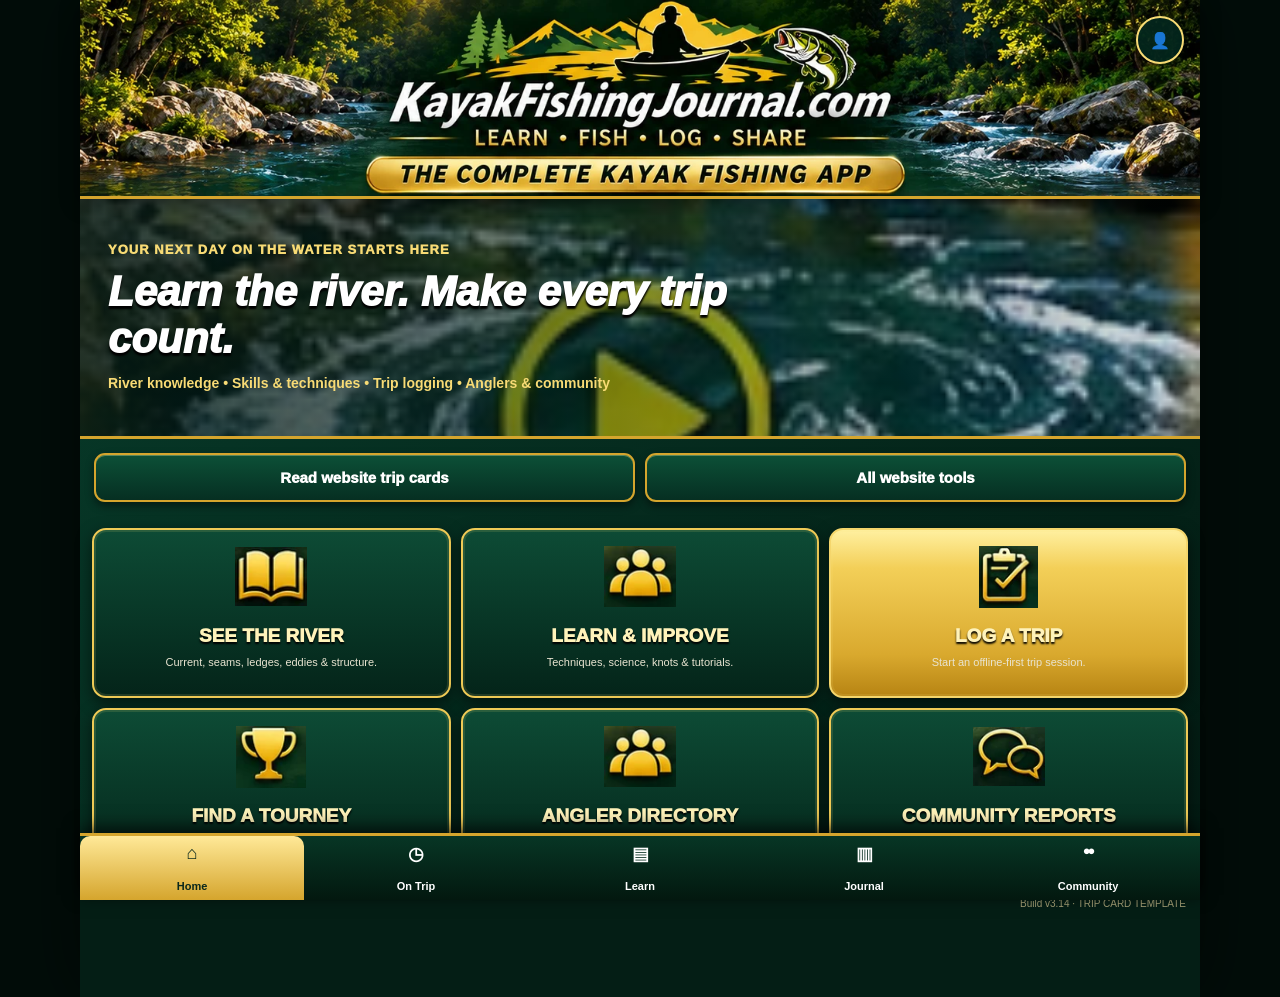
==== index.html @ d277c8c7 "Apply scenic trip-card template with gold shields, conditions, bait art and original Best Five photo" ====
<!doctype html>
<html lang="en">
<head>
<meta charset="utf-8">
<meta name="viewport" content="width=device-width,initial-scale=1,viewport-fit=cover">
<meta name="theme-color" content="#062f22">
<title>Kayak Fishing Journal</title>
<link rel="manifest" href="manifest.json">
<link rel="stylesheet" href="styles-v314.css">
</head>
<body>
<header class="topbar">
  <a class="brand" href="#/home" aria-label="Kayak Fishing Journal Home"><img class="brand-art" src="assets/brand/masthead-v312.webp" width="1448" height="253" alt="Kayak Fishing Journal — Learn, Fish, Log, Share. The complete kayak fishing app." fetchpriority="high"></a>
  <a class="profile-link" href="#/profile" aria-label="My Profile">👤</a>
</header>

<main id="app">
<section class="page" data-route="reports"><div class="section-head"><div><small>One trip · Card · Story · Science</small><h2>TRIP CARD & REPORT</h2></div></div><div id="reportDetail" class="stack"></div></section>
  <section class="page" data-route="home">
    <div class="hero"><div class="hero-copy"><small>YOUR NEXT DAY ON THE WATER STARTS HERE</small><h1>Learn the river. Make every trip count.</h1><p>River knowledge • Skills & techniques • Trip logging • Anglers & community</p></div></div>
    <nav class="collection-tabs" aria-label="Quick access"><a class="button-link" href="#/community">Read website trip cards</a><a class="button-link" href="#/website">All website tools</a></nav><div class="tile-grid">
      <a class="tile" data-icon="book" href="#/see-water"><b>SEE THE RIVER</b><span>Current, seams, ledges, eddies & structure.</span></a>
      <a class="tile" data-icon="learn" href="#/learn-hub"><b>LEARN & IMPROVE</b><span>Techniques, science, knots & tutorials.</span></a>
      <a class="tile accent" data-icon="log" href="#/on-trip"><b>LOG A TRIP</b><span>Start an offline-first trip session.</span></a>
      <a class="tile" data-icon="trophy" href="#/tournaments"><b>FIND A TOURNEY</b><span>Regional in-person events.</span></a>
      <a class="tile" data-icon="anglers" href="#/directory"><b>ANGLER DIRECTORY</b><span>Profiles, stats, teams & shared trips.</span></a>
      <a class="tile" data-icon="community" href="#/community"><b>COMMUNITY REPORTS</b><span>Shared Trip Cards and full reports.</span></a>
    </div>
  </section>

  <section class="page" data-route="see-water">
    <div class="section-head"><img class="section-emblem" src="assets/brand/book-v312.webp" alt="" width="76" height="65"><div><small>River Structure & Location Tutorials</small><h2>SEE THE WATER</h2></div></div>
    <div class="lesson-grid">
      <a class="lesson-card" href="#/lesson/eddy"><div class="lesson-img"><img src="assets/river/eddy.webp" alt="" loading="lazy"></div><b>Eddies & Backwater</b><span>See It • Understand It • Fish It • Try It</span></a>
      <a class="lesson-card" href="#/lesson/seam"><div class="lesson-img"><img src="assets/river/seam.webp" alt="" loading="lazy"></div><b>Current Seam</b><span>Fast water meets soft water.</span></a>
      <a class="lesson-card" href="#/lesson/boulder"><div class="lesson-img"><img src="assets/river/boulder.webp" alt="" loading="lazy"></div><b>Boulder Break</b><span>Protected water around rock.</span></a>
      <a class="lesson-card" href="#/lesson/ledge"><div class="lesson-img"><img src="assets/river/ledge.webp" alt="" loading="lazy"></div><b>Ledge / Drop</b><span>Shallow-to-deep transition.</span></a>
      <a class="lesson-card" href="#/lesson/riffle"><div class="lesson-img"><img src="assets/river/riffle.webp" alt="" loading="lazy"></div><b>Shoal / Riffle</b><span>Broken water and first drop.</span></a>
      <a class="lesson-card" href="#/lesson/tailout"><div class="lesson-img"><img src="assets/river/tailout.webp" alt="" loading="lazy"></div><b>Pool Tailout</b><span>Exit current and feeding lanes.</span></a>
      <a class="lesson-card" href="#/lesson/pool"><div class="lesson-img"><img src="assets/river/pool.webp" alt="" loading="lazy"></div><b>Deep Pool / Pocket</b><span>Recovery, staging and cold-front water.</span></a>
<a class="lesson-card" href="#/lesson/wood"><div class="lesson-img"><img src="assets/river/wood.webp" alt="" loading="lazy"></div><b>Laydowns & Wood Cover</b><span>Shade, branches and current breaks.</span></a><a class="lesson-card" href="#/lesson/bank"><div class="lesson-img"><img src="assets/river/bank.webp" alt="" loading="lazy"></div><b>Undercut Banks</b><span>Overhead cover beside feeding lanes.</span></a>    </div>
    <div class="link-list">
      <a href="#/techniques">Techniques <span>›</span></a>
      <a href="#/science">Science of Fishing <span>›</span></a>
      <a href="#/knots">Knot Tying <span>›</span></a>
    </div>
  </section>

  <section class="page" data-route="website"><div class="section-head"><div><small>Your full Kayak Fishing Journal</small><h2>EXPLORE THE WEBSITE</h2></div></div><div class="stack"><p>These tools open the established website. Their mobile migration is still in progress.</p><a class="button-link" href="https://kayakfishingjournal.com/#journal-review" target="_blank" rel="noopener">Full journal & trip posters ↗</a><a class="button-link" href="https://kayakfishingjournal.com/#river-lab" target="_blank" rel="noopener">River Lab & positioning ↗</a><a class="button-link" href="https://kayakfishingjournal.com/#river-conditions-panel" target="_blank" rel="noopener">Conditions & river forecasts ↗</a><a class="button-link" href="https://kayakfishingjournal.com/#tournaments" target="_blank" rel="noopener">Full tournament calendar ↗</a><a class="button-link" href="https://kayakfishingjournal.com/clubs.html" target="_blank" rel="noopener">Clubs & club journals ↗</a><a class="button-link" href="https://kayakfishingjournal.com/launches.html" target="_blank" rel="noopener">Public launches ↗</a><a class="button-link" href="https://kayakfishingjournal.com/fish-id.html" target="_blank" rel="noopener">Fish identification ↗</a><a class="button-link" href="https://kayakfishingjournal.com/research-faq.html" target="_blank" rel="noopener">Research & data-sharing details ↗</a><a class="button-link" href="https://kayakfishingjournal.com/policies.html" target="_blank" rel="noopener">Privacy & policies ↗</a></div></section>
  <section class="page" data-route="learn-hub">
  <div class="section-head"><img class="section-emblem" src="assets/brand/book-v312.webp" alt="" width="76" height="65"><div><small>Skills • Science • Knots • River Reading</small><h2>LEARN & IMPROVE</h2></div></div>
  <div class="tile-grid">
    <a class="tile" href="#/techniques"><b>Fishing Techniques</b><span>Ned Rig, Fluke, Topwater, Jig, Crankbait and more.</span></a>
    <a class="tile" href="#/science"><b>Science of Fishing</b><span>Wind, pressure, flow, rainfall, temperature and bite windows.</span></a>
    <a class="tile" href="#/knots"><b>Knot Tying</b><span>Palomar, Alberto, Double Uni and FG.</span></a>
    <a class="tile" href="#/see-water"><b>Read the River</b><span>Current, seams, ledges, eddies, riffles and tailouts.</span></a>
  </div>
</section>

<section class="page" data-route="lesson">
    <div class="lesson-hero"><canvas id="lessonCanvas" width="640" height="360" aria-label="Animated river lesson"></canvas></div>
    <div class="section-head"><div><small>TUTORIAL</small><h2 id="lessonTitle">Eddies & Backwater</h2></div></div>
    <div class="steps" id="lessonSteps"></div>
    <div class="control-row"><button id="prevLesson">Previous</button><button id="playLesson" class="primary">▶ Play</button><button id="nextLesson">Next</button></div>
    <article class="lesson-copy" id="lessonCopy"></article>
  </section>

  <section class="page" data-route="on-trip">
    <div class="section-head"><img class="section-emblem" src="assets/brand/log-v312.webp" alt="" width="76" height="65"><div><small>Track • Log • Catch • Improve</small><h2>ON TRIP</h2></div></div>
    <div class="trip-hud"><b id="tripTimer">00:00:00</b><span>Current Session</span></div>
    <div class="stats"><div><small>Catches</small><b id="catchCount">0</b></div><div><small>Largest</small><b id="largestCatch">—</b></div><div><small>Min/Catch</small><b id="minCatch">—</b></div></div>
    <div class="action-grid">
      <button id="startTripBtn" class="primary">Start Trip</button><button id="logCatchBtn">Log Catch</button><button id="tripPhotoBtn">Add Photo</button>
      <a class="button-link" href="#/science">Science</a><a class="button-link" href="#/journal">Journal</a><button id="endTripBtn">End & Save</button>
    </div>
  </section>

  <section class="page" data-route="journal">
    <div class="section-head"><img class="section-emblem" src="assets/brand/log-v312.webp" alt="" width="76" height="65"><div><small>Trips • Catches • Conditions • Patterns</small><h2>MY JOURNAL</h2></div><a class="small-btn" href="#/on-trip">+ Trip</a></div>
    <nav class="collection-tabs" aria-label="Journal collections"><a class="button-link primary" href="#/journal">My trips · this device</a><a class="button-link" href="#/community">Published website trips ›</a></nav><div id="journalList" class="stack"></div>
  </section>

  <section class="page" data-route="tournaments">
    <div class="section-head"><img class="section-emblem" src="assets/brand/trophy-v312.webp" alt="" width="76" height="65"><div><small>Events • Trails • Clubs</small><h2>FIND A TOURNEY</h2></div></div>
    <div class="stack">
      <article class="card"><b>WVKA Big Cash Event</b><span>May 22, 2027 • Summersville / Gauley</span></article>
      <article class="card"><b>WVKA Big Cash Event</b><span>June 26, 2027 • Bluestone / New / Greenbrier</span></article>
      <article class="card"><b>WVKA Big Cash Event</b><span>July 17, 2027 • Jackson County Shootout</span></article>
      <article class="card"><b>WVKA Big Cash Event</b><span>August 21, 2027 • Stonewall / Stonecoal / West Fork</span></article>
      <article class="card"><b>WVKA Big Cash Event</b><span>September 18, 2027 • Cheat Lake / River</span></article>
    </div>
  </section>

  <section class="page" data-route="directory">
  <div class="section-head"><img class="section-emblem" src="assets/brand/anglers-v312.webp" alt="" width="76" height="65"><div><small>Connect • Follow • Learn • Share</small><h2>ANGLERS DIRECTORY</h2><p class="dir-count">11 public angler profiles</p></div></div>
  <div class="directory-tools">
    <input id="anglerSearch" type="search" placeholder="Search angler names" autocomplete="off">
    <button id="findAnglersBtn" class="primary">Find anglers</button>
  </div>
  <div id="featuredAngler" class="featured-angler"></div>
  <div id="anglerGrid" class="angler-grid"></div>
</section>

<section class="page" data-route="community">
    <div class="section-head"><img class="section-emblem" src="assets/brand/community-v312.webp" alt="" width="76" height="65"><div><small>COMMUNITY</small><h2>Community Hub</h2></div></div>
    <div class="stack"><a class="card link-card community-directory-link" href="#/directory"><b>Anglers Directory</b><span>Browse our 11 public angler profiles.</span></a></div>
    <div class="section-head community-subhead"><div><small>REPORTS</small><h2>Shared Trip Cards</h2></div></div>
    <div class="report-search"><label>Find a report<input type="search" id="reportSearch" placeholder="Angler, water, bait or date"></label></div><div id="communityList" class="stack"></div><div class="stack"><a class="button-link" href="#/website">More tools from our website ›</a></div>
  </section>

  <section class="page" data-route="profile">
    <div class="profile-hero"><div class="profile-frame"><img id="profileImage" alt="" hidden><span id="profileFallback">👤</span></div><h2 id="profileName">Guest Angler</h2><span id="profileHome">Not signed in</span></div>
    <div class="stack">
      <article class="card" id="signinCard">
        <b>Sign In / Create Account</b>
        <label>Email<input id="emailInput" type="email" autocomplete="email"></label>
        <label>Display Name<input id="nameInput" autocomplete="name"></label>
        <label>Password<div class="password-row"><input id="passwordInput" type="password" autocomplete="current-password"><button id="showPasswordBtn" type="button">Show</button></div></label>
        <button id="signinBtn" class="primary">Sign In / Create Account</button><small id="signinStatus"></small>
      </article>
      <article class="card" id="profileCard" hidden>
        <b>My Profile</b>
        <label>Profile Photo<input id="profilePhotoInput" type="file" accept="image/*"></label>
        <label>Hometown / State<input id="homeInput"></label>
        <label>About Me<textarea id="aboutInput" rows="4"></textarea></label>
        <label>Kayak<input id="kayakInput"></label><label>Electronics<input id="electronicsInput"></label><label>Teams<input id="teamsInput"></label><label>Sponsors<input id="sponsorsInput"></label>
        <button id="saveProfileBtn" class="primary">Save Profile</button><a class="button-link" href="#/home">Done — Go to Home</a><button id="signoutBtn">Sign Out</button>
      </article>
    </div>
  </section>

  <section class="page" data-route="clubs"><div class="section-head"><div><small>MY CLUBS</small><h2>Club Journal</h2></div></div><article class="card"><b>WV Kayak Anglers</b><span>Club tools, tournaments, AOY and sponsor cards will live here.</span></article></section>
  <section class="page" data-route="settings"><div class="section-head"><div><small>SETTINGS</small><h2>Privacy & Sharing</h2></div></div><article class="card"><b>Directory Visibility</b><span>Public by default with opt-out.</span></article></section>
  <section class="page" data-route="techniques">
  <div class="section-head"><div><small>80 Anglers • 240 Bait Selections</small><h2>BAITS & TECHNIQUES</h2></div></div>
  <div class="bait-intro"><b>Community Driven</b><span>Built from real WV kayak angler bait selections and our learning library.</span></div>
  <div id="techniqueList" class="bait-grid"></div>
</section>
<section class="page" data-route="technique">
  <div class="section-head"><div><small id="baitCategoryKicker">BAIT TUTORIAL</small><h2 id="baitTitle">NED RIG / TRD</h2></div></div>
  <div class="bait-hero">
    <div id="baitArt" class="bait-art"></div>
    <div id="baitCommunityStat" class="bait-community-stat"></div>
  </div>
  <div class="bait-tabs">
    <button class="bait-tab active" data-bait-tab="quick">Quick</button>
    <button class="bait-tab" data-bait-tab="learn">Learn</button>
    <button class="bait-tab" data-bait-tab="deep">Deep Dive</button>
  </div>
  <div class="bait-animation">
    <svg id="baitMotion" viewBox="0 0 760 430" role="img" aria-label="Side view of bait action and retrieve"></svg>
    <p class="side-legend">Gold: cast · Coral: retrieve · Blue arrows: current</p>
    <p id="sideStatus" aria-live="polite">Side view · Cast → Settle → Retrieve</p>
    <div class="side-controls"><button id="sidePrevious">Previous</button><button id="playBaitMotion" class="primary">▶ Play Presentation</button><button id="sideNext">Next</button></div>
    <label class="side-scrub">Presentation progress<input id="sideProgress" type="range" min="0" max="100" value="0" step="0.1"></label>
    <button id="sideZoom" aria-pressed="false">Action close-up</button>
    <small class="side-note">Animated side view; depths and timing are illustrative. Lure photos are examples of each bait family.</small>
  </div>
  <div id="baitLessonContent" class="bait-lesson-content"></div>
  <div class="bait-actions">
    <a class="button-link" href="#/see-water">River Examples</a>
    <a class="button-link" href="#/science">Science & Conditions</a>
    <a class="button-link" href="#/techniques">All Baits</a>
  </div>
</section>
  <section class="page" data-route="science"><div class="section-head"><img class="section-emblem" src="assets/brand/book-v312.webp" alt="" width="76" height="65"><div><small>Conditions • Patterns • Timing</small><h2>SCIENCE OF FISHING</h2></div></div><div id="scienceLocation"></div><div id="scienceList" class="stack"></div></section>
  <section class="page" data-route="knots">
  <div class="section-head"><img class="section-emblem" src="assets/brand/knot-v312.webp" alt="" width="76" height="65"><div><small>Essential Knots for Kayak Anglers</small><h2>KNOT TYING</h2></div></div>
  <div id="knotList" class="knot-grid"></div>
  <section class="knot-guide">
    
    <h3 id="knotGuideTitle" class="knot-guide-title">Palomar</h3>
    <div class="knot-stage">
      <svg id="knotSvg" viewBox="0 0 360 240" role="img" aria-label="Animated knot step diagram"></svg>
      <div class="knot-step-copy">
        <b id="knotStepCount">Step 1 of 4</b>
        <p id="knotStepText">Feed the doubled loop through the eye.</p>
      </div>
    </div>
    <div class="knot-dots" id="knotDots"></div>
    <div class="knot-controls">
      <button id="knotPrevBtn">Previous</button>
      <button id="knotPlayBtn" class="primary">▶ Play step</button>
      <button id="knotReplayBtn">↻ Replay step</button>
      <button id="knotNextBtn">Next</button>
    </div>
  </section>
</section>
</main>

<nav class="bottom-nav"><a href="#/home">Home</a><a href="#/on-trip">On Trip</a><a href="#/learn-hub">Learn</a><a href="#/journal">Journal</a><a href="#/community">Community</a></nav>
<div class="build">Build v3.14 · TRIP CARD TEMPLATE</div>
<script src="learn-data.js" defer></script>
<script src="db.js" defer></script>
<script src="journal-bridge.js" defer></script>
<script src="bait-data.js" defer></script>
<script src="lure-images.js" defer></script>
<script src="lure-orientation.js" defer></script>
<script src="bait-side-v39.js" defer></script>
<script src="science-v39.js" defer></script>
<script src="trip-locations-v311.js" defer></script>
<script src="science-data-v311.js" defer></script>
<script src="public-reports-v314.js"></script>
<script src="app-v314.js" defer></script>
</body>
</html>
---- styles-v314.css ----
:root{--g:#062f22;--g2:#0b4935;--gold:#d9ae48;--gold2:#f3db97;--ivory:#f5f2e6;--ink:#17231d;--muted:#6c766f;--shadow:0 8px 24px rgba(0,0,0,.18)}*{box-sizing:border-box}html,body{margin:0;background:#0d1f18;color:var(--ink);font-family:-apple-system,BlinkMacSystemFont,"Segoe UI",sans-serif}body{padding-bottom:86px}.topbar{position:sticky;top:0;z-index:20;display:flex;align-items:center;justify-content:space-between;padding:12px 14px;background:linear-gradient(180deg,#0c4b37,#062f22);border-bottom:2px solid var(--gold);color:#fff}.brand{color:#fff;text-decoration:none;display:flex;flex-direction:column}.brand strong{font-size:18px}.brand span{font-size:11px;color:var(--gold2)}.profile-link{width:44px;height:44px;display:grid;place-items:center;border:2px solid var(--gold);border-radius:50%;text-decoration:none;background:#fff2}.page{display:none;min-height:calc(100vh - 150px);background:var(--ivory)}.page.active{display:block}.hero{min-height:265px;padding:28px 18px;display:flex;align-items:flex-end;color:white;background:linear-gradient(rgba(3,37,26,.2),rgba(3,37,26,.86)),url("https://npgallery.nps.gov/GetAsset/E1354DBB-155D-451F-67B7D2564D66FBDA/proxyhires.jpg") center/cover}.hero-copy small,.section-head small{color:var(--gold);font-weight:900;letter-spacing:.08em}.hero-copy h1{font-size:32px;line-height:1.02;margin:6px 0 8px}.hero-copy p{margin:0;color:#f7efd6}.tile-grid,.lesson-grid{display:grid;grid-template-columns:repeat(2,1fr);gap:10px;padding:12px}.tile,.lesson-card{display:flex;flex-direction:column;gap:5px;text-decoration:none;color:var(--ink);background:#fff;border:2px solid #d9c98d;border-radius:16px;padding:14px;box-shadow:var(--shadow);min-height:122px}.tile.accent{background:linear-gradient(#ffe985,#dfae34)}.tile b,.lesson-card b{font-size:17px;color:var(--g)}.tile span,.lesson-card span,.card span{color:var(--muted);font-size:13px}.section-head{display:flex;align-items:center;justify-content:space-between;padding:18px 14px 10px;background:linear-gradient(#0b4935,#062f22);color:#fff;border-bottom:2px solid var(--gold)}.section-head h2{margin:2px 0 0;font-size:25px}.small-btn{color:var(--g);background:var(--gold2);padding:9px 11px;border-radius:10px;text-decoration:none;font-weight:800}.lesson-card{padding:0;overflow:hidden}.lesson-card b,.lesson-card span{padding:0 10px}.lesson-card span{padding-bottom:10px}.lesson-img{height:105px;background:linear-gradient(rgba(3,33,24,.1),rgba(3,33,24,.45)),url("https://npgallery.nps.gov/GetAsset/E1354DBB-155D-451F-67B7D2564D66FBDA/proxyhires.jpg") center/cover}.link-list{padding:12px;display:grid;gap:8px}.link-list a,.button-link{display:flex;justify-content:space-between;align-items:center;background:#fff;border:2px solid #d9c98d;border-radius:13px;padding:14px;text-decoration:none;color:var(--g);font-weight:900}.lesson-hero{position:relative;height:275px;background:#133d2e;overflow:hidden}.lesson-photo{position:absolute;inset:0;background:linear-gradient(rgba(0,0,0,.04),rgba(0,0,0,.28)),url("https://npgallery.nps.gov/GetAsset/E1354DBB-155D-451F-67B7D2564D66FBDA/proxyhires.jpg") center/cover}.motion-overlay{position:absolute;inset:0}.flow{position:absolute;color:#6ee6ff;font-size:38px;text-shadow:0 2px 5px #000}.flow.a{right:12%;top:27%}.flow.b{right:30%;top:37%}.eddy-ring{position:absolute;left:34%;top:37%;width:122px;height:82px;border:7px dashed #ffd83d;border-radius:50%}.target{position:absolute;right:18%;bottom:25%;width:44px;height:44px;border:5px solid #ffe03e;border-radius:50%}.kayak{position:absolute;left:47%;bottom:8%;width:62px;height:24px;border-radius:60%;background:#d88329;border:3px solid #1e2a24}.motion-overlay.playing .flow{animation:flow 1.6s linear infinite}.motion-overlay.playing .eddy-ring{animation:spin 3s linear infinite}.motion-overlay.playing .target{animation:pulse 1.3s ease-in-out infinite}@keyframes flow{to{transform:translateX(-35px);opacity:.3}}@keyframes spin{to{transform:rotate(360deg)}}@keyframes pulse{50%{transform:scale(1.2)}}.steps{display:grid;grid-template-columns:repeat(4,1fr);gap:6px;padding:10px}.steps button{border:1px solid var(--gold);border-radius:999px;background:#fff;padding:10px 4px;font-size:11px;font-weight:800}.steps button.active{background:var(--gold);color:#13261d}.control-row{display:grid;grid-template-columns:1fr 1.2fr 1fr;gap:8px;padding:0 12px 12px}button,.button-link{min-height:48px;border-radius:12px;border:2px solid #caa648;background:#fff;color:var(--g);font-weight:900;font-size:15px}button.primary,.primary{background:linear-gradient(#ffe985,#dfae34)}.lesson-copy,.card,.trip-hud,.stats{margin:12px;background:#fff;border:2px solid #d9c98d;border-radius:15px;padding:14px;box-shadow:var(--shadow)}.lesson-copy h3{color:var(--g);margin-top:0}.stack{display:grid;gap:10px;padding:12px}.card{margin:0;display:flex;flex-direction:column;gap:8px}.link-card{text-decoration:none}.trip-hud{text-align:center}.trip-hud b{font-size:34px;color:var(--g)}.trip-hud span{display:block;color:var(--muted)}.stats{display:grid;grid-template-columns:repeat(3,1fr);gap:8px}.stats div{text-align:center}.stats b{display:block;font-size:22px;color:var(--g)}.action-grid{display:grid;grid-template-columns:repeat(2,1fr);gap:10px;padding:12px}.action-grid .button-link{justify-content:center}.profile-hero{text-align:center;padding:24px 12px;background:linear-gradient(#0b4935,#062f22);color:#fff}.profile-frame{width:118px;height:118px;margin:auto;border-radius:50%;overflow:hidden;border:5px solid var(--gold);box-shadow:0 0 0 4px var(--gold2);background:#285d47;position:relative;display:grid;place-items:center}.profile-frame img{position:absolute;inset:0;width:100%;height:100%;object-fit:cover}.profile-frame span{font-size:48px}.profile-hero h2{margin:14px 0 3px}.profile-hero>span{color:var(--gold2)}label{display:grid;gap:6px;font-weight:800;color:var(--g)}input,textarea,select{width:100%;font:inherit;padding:12px;border:1px solid #b8b7a8;border-radius:10px;background:#fff;color:#17231d}.password-row{display:grid;grid-template-columns:1fr auto;gap:8px}.password-row button{min-width:72px}.bottom-nav{position:fixed;left:0;right:0;bottom:0;z-index:30;display:grid;grid-template-columns:repeat(5,1fr);background:#062f22;border-top:2px solid var(--gold);padding-bottom:env(safe-area-inset-bottom)}.bottom-nav a{color:#fff;text-decoration:none;text-align:center;padding:12px 4px;font-size:11px;font-weight:800}.bottom-nav a.active{color:var(--gold2);background:#0b4935}.build{position:fixed;right:6px;bottom:74px;z-index:31;color:#fff8;font-size:9px;pointer-events:none}@media(min-width:700px){body{max-width:560px;margin:auto;background:#0b1511}.topbar,.bottom-nav{max-width:560px;margin:auto;left:50%;right:auto;transform:translateX(-50%);width:100%}}.scene-label{position:absolute;left:10px;right:10px;bottom:8px;z-index:8;background:#062f22d9;color:#fff;border:1px solid var(--gold);border-radius:9px;padding:7px 9px;font-weight:850;font-size:11px}.motion-overlay.step-0 .target,.motion-overlay.step-0 .kayak{opacity:.25}.motion-overlay.step-1 .kayak{opacity:.2}.motion-overlay.step-2 .target,.motion-overlay.step-2 .kayak{opacity:1}.motion-overlay.step-3 .target{box-shadow:0 0 0 12px #ffe03e30}.lane{position:absolute;top:0;bottom:0}.lane.fast{right:0;width:48%;background:linear-gradient(90deg,#7de8ff33,#2f9bb766)}.lane.slow{left:0;width:52%;background:linear-gradient(90deg,#214e3b22,#68a88933)}.seam-line{position:absolute;top:5%;bottom:5%;left:52%;width:5px;background:#fff7;border-radius:5px;box-shadow:0 0 0 2px #0003}.seam-target{left:49%;right:auto;bottom:36%}.seam-kayak{left:20%}.rock-shape{position:absolute;left:43%;top:33%;width:92px;height:72px;border-radius:48% 52% 45% 55%;background:radial-gradient(circle at 35% 30%,#a9a288,#5b594d 68%,#34352e);border:3px solid #2e312b;box-shadow:0 8px 10px #0006}.soft-pocket{position:absolute;left:43%;top:59%;width:110px;height:62px;border:5px dashed #ffe03e;border-radius:50%;transform:rotate(-8deg)}.boulder-target{left:59%;right:auto;bottom:20%}.ledge-shallow{position:absolute;left:0;top:0;width:50%;height:100%;background:#7f9f7838}.ledge-deep{position:absolute;right:0;top:0;width:50%;height:100%;background:#103a5d66}.ledge-edge{position:absolute;left:49%;top:0;bottom:0;width:10px;background:linear-gradient(#e8d89b,#7b693b);box-shadow:0 0 8px #0008}.ledge-target{left:56%;right:auto;bottom:42%}.riffle-rock{position:absolute;background:#6c6b60;border:3px solid #3b3c36;border-radius:50%;box-shadow:0 4px 8px #0006}.r1{left:26%;top:35%;width:54px;height:44px}.r2{left:49%;top:24%;width:64px;height:50px}.r3{left:67%;top:45%;width:48px;height:38px}.riffle-target{right:16%;bottom:18%}.tail-bank{position:absolute;top:0;bottom:0;width:24%;background:#2d4933aa}.tail-bank.left{left:0;clip-path:polygon(0 0,100% 18%,64% 100%,0 100%)}.tail-bank.right{right:0;clip-path:polygon(0 18%,100% 0,100% 100%,36% 100%)}.tail1{left:40%;top:22%;right:auto}.tail2{left:55%;top:38%;right:auto}.tail-target{left:47%;right:auto;bottom:18%}.motion-overlay.playing.scene-seam .seam-line{animation:seamGlow 1.4s ease-in-out infinite}.motion-overlay.playing.scene-boulder .soft-pocket{animation:pulse 1.5s ease-in-out infinite}.motion-overlay.playing.scene-ledge .ledge-edge{animation:ledgeGlow 1.3s ease-in-out infinite}.motion-overlay.playing.scene-riffle .riffle-rock{animation:rockPulse 1.8s ease-in-out infinite}.motion-overlay.playing.scene-tailout .tail1,.motion-overlay.playing.scene-tailout .tail2{animation:tailFlow 1.4s linear infinite}@keyframes seamGlow{50%{box-shadow:0 0 16px #ffe780}}@keyframes ledgeGlow{50%{filter:brightness(1.6)}}@keyframes rockPulse{50%{transform:translateY(3px)}}@keyframes tailFlow{to{transform:translateY(34px);opacity:.2}}#lessonCanvas{display:block;width:100%;height:100%;object-fit:cover;background:#214f5b}.knot-grid{display:grid;grid-template-columns:repeat(2,minmax(0,1fr));gap:10px;padding:12px}.knot-card{display:flex;flex-direction:column;align-items:stretch;text-align:left;gap:4px;min-height:175px;padding:10px;background:linear-gradient(180deg,#16221c,#0a1510);color:#fff;border:2px solid var(--gold);box-shadow:var(--shadow)}.knot-card.active{box-shadow:0 0 0 3px #f3db9755,0 8px 24px rgba(0,0,0,.25)}.knot-card b{font-size:18px;color:#fff}.knot-card span{font-size:13px;color:#f0ead6}.knot-card strong{margin-top:auto;color:var(--gold2);font-size:13px}.knot-mini{height:74px;border-radius:9px;background:#063e2e;overflow:hidden;border:1px solid #d9ae4877}.knot-mini svg{width:100%;height:100%}.knot-mini .hook{stroke:#ddd6c2;fill:none;stroke-width:6}.knot-guide{margin:12px;padding:14px;border:2px solid var(--gold);border-radius:18px;background:linear-gradient(#0d4a36,#073425);color:#fff;box-shadow:var(--shadow)}.knot-guide>small{font-weight:900;letter-spacing:.08em}.knot-guide h3{margin:8px 0 14px;color:var(--gold2);font-size:22px}.knot-stage{display:grid;grid-template-columns:1.05fr 1fr;gap:12px;align-items:center;border:1px solid var(--gold);border-radius:14px;padding:12px;background:#073526}#knotSvg{width:100%;min-height:210px;background:#063e2e;border-radius:12px}#knotSvg .hook{stroke:#ddd6c2;fill:none;stroke-width:7}#knotSvg.animate .knot-line{stroke-dasharray:700;stroke-dashoffset:700;animation:knotDraw .9s ease forwards}@keyframes knotDraw{to{stroke-dashoffset:0}}.knot-step-copy b{display:block;color:var(--gold2);font-size:17px}.knot-step-copy p{font-size:17px;line-height:1.35;color:#fff;margin-bottom:0}.knot-dots{display:flex;justify-content:center;gap:9px;padding:12px 0 2px}.knot-dot{width:16px;height:16px;min-height:16px;padding:0;border-radius:50%;border:2px solid var(--gold);background:transparent}.knot-dot.active{background:var(--gold)}.knot-controls{display:grid;grid-template-columns:1fr 1.2fr;gap:8px;margin-top:12px}.knot-controls button{min-height:52px}.directory-tools{display:grid;grid-template-columns:1fr auto;gap:8px;padding:12px;background:var(--ivory)}.directory-tools input{min-height:50px}.directory-tools button{padding:0 16px}.dir-count{margin:5px 0 0;color:var(--gold2);font-weight:800}.featured-angler{margin:12px;padding:14px;border:2px solid var(--gold);border-radius:18px;background:linear-gradient(180deg,#0c4a36,#062f22);color:#fff;box-shadow:var(--shadow);display:grid;grid-template-columns:auto 1fr;gap:12px;align-items:center}.featured-avatar{width:76px;height:76px;border-radius:16px;background:linear-gradient(#f3db97,#d9ae48);color:#062f22;border:3px solid #f7e8b7;display:grid;place-items:center;font-size:28px;font-weight:950}.featured-copy small{color:var(--gold2);font-weight:900}.featured-copy h3{margin:2px 0 2px;font-size:24px}.featured-copy p{margin:0;color:#eee5c9}.angler-stats{grid-column:1/-1;display:grid;grid-template-columns:repeat(4,1fr);background:#f7f1df;color:#111;border-radius:12px;overflow:hidden;border:1px solid var(--gold)}.angler-stats div{text-align:center;padding:9px 5px;border-right:1px solid #d8c48c}.angler-stats div:last-child{border-right:0}.angler-stats small{display:block;font-size:10px;text-transform:uppercase;font-weight:900}.angler-stats b{display:block;font-size:18px}.profile-pending{grid-column:1/-1;color:#efe5c9;border-top:1px solid #d9ae4866;padding-top:10px}.angler-grid{display:grid;grid-template-columns:repeat(2,minmax(0,1fr));gap:8px;padding:12px}.angler-row{min-height:64px;display:grid;grid-template-columns:auto 1fr auto;align-items:center;gap:9px;text-align:left;padding:8px;background:linear-gradient(#18251e,#0c1510);color:#fff;border:2px solid var(--gold);border-radius:12px}.angler-row span:nth-child(2){display:flex;flex-direction:column;min-width:0}.angler-row b{white-space:nowrap;overflow:hidden;text-overflow:ellipsis;font-size:14px}.angler-row small{color:#e9dfc2;font-size:10px}.angler-row strong{font-size:26px}.angler-avatar{width:42px;height:42px;border-radius:10px;background:linear-gradient(#f3db97,#d9ae48);color:#062f22;display:grid;place-items:center;font-weight:950}.community-directory-link{background:linear-gradient(#0b4935,#062f22);color:#fff}.community-directory-link b{color:var(--gold2)}.community-directory-link span{color:#eee5c9}.community-subhead{margin-top:4px}@media(max-width:390px){.knot-stage{grid-template-columns:1fr}.knot-controls{grid-template-columns:1fr 1fr}.angler-stats{grid-template-columns:repeat(2,1fr)}.angler-grid{grid-template-columns:1fr 1fr}.directory-tools{grid-template-columns:1fr}}.angler-row{grid-template-columns:auto 1fr auto;padding:7px 9px;min-height:60px}.angler-row span:nth-child(2){display:block}.angler-row b{font-size:15px;line-height:1.1}.angler-thumb{width:44px;height:44px;border-radius:10px;object-fit:cover;border:2px solid var(--gold2);background:#173f31}.featured-photo-wrap{width:92px;height:92px;border-radius:16px;overflow:hidden;border:3px solid var(--gold2);box-shadow:0 3px 10px #0005;background:#173f31}.featured-photo{width:100%;height:100%;object-fit:cover;display:block}.featured-avatar{display:none}@media(max-width:390px){.angler-grid{grid-template-columns:1fr 1fr}.angler-row{min-height:58px}.angler-thumb{width:40px;height:40px}.angler-row b{font-size:13px}.featured-photo-wrap{width:82px;height:82px}}[data-route="directory"]{overflow-x:hidden}[data-route="directory"] .directory-tools{display:grid!important;grid-template-columns:minmax(0,1fr) auto!important;gap:10px!important;padding:14px!important;align-items:center!important}[data-route="directory"] .directory-tools input{min-width:0!important;width:100%!important;height:52px!important}[data-route="directory"] .directory-tools button{width:auto!important;white-space:nowrap!important;height:52px!important;padding:0 18px!important}[data-route="directory"] .featured-angler{margin:12px 14px!important;padding:14px!important;display:grid!important;grid-template-columns:92px minmax(0,1fr)!important;gap:12px!important;align-items:center!important;background:linear-gradient(180deg,#0c4a36,#062f22)!important;border:2px solid var(--gold)!important;border-radius:18px!important;box-shadow:var(--shadow)!important;color:#fff!important;min-width:0!important}[data-route="directory"] .featured-photo-wrap{width:92px!important;height:92px!important;overflow:hidden!important;border-radius:14px!important;border:3px solid var(--gold2)!important;background:#173f31!important}[data-route="directory"] .featured-photo{width:100%!important;height:100%!important;display:block!important;object-fit:cover!important}[data-route="directory"] .featured-copy{min-width:0!important}[data-route="directory"] .featured-copy h3{margin:2px 0 4px!important;font-size:26px!important;line-height:1.05!important;color:#fff!important}[data-route="directory"] .featured-copy p{margin:0!important;color:#f1e7c7!important;font-size:15px!important}[data-route="directory"] .featured-copy small{color:var(--gold2)!important;font-size:11px!important;font-weight:900!important}[data-route="directory"] .angler-stats{grid-column:1/-1!important;display:grid!important;grid-template-columns:repeat(4,minmax(0,1fr))!important;width:100%!important;background:#f7f1df!important;color:#111!important;border:1px solid var(--gold)!important;border-radius:11px!important;overflow:hidden!important}[data-route="directory"] .angler-stats div{padding:9px 4px!important;text-align:center!important;border-right:1px solid #d7c58c!important;min-width:0!important}[data-route="directory"] .angler-stats div:last-child{border-right:0!important}[data-route="directory"] .angler-stats small{display:block!important;font-size:9px!important;line-height:1.05!important;text-transform:uppercase!important;font-weight:900!important;color:#262626!important}[data-route="directory"] .angler-stats b{display:block!important;margin-top:2px!important;font-size:18px!important;line-height:1!important;color:#111!important;white-space:nowrap!important}[data-route="directory"] .angler-grid{display:grid!important;grid-template-columns:repeat(2,minmax(0,1fr))!important;gap:9px!important;padding:12px 14px 18px!important;width:100%!important}[data-route="directory"] .angler-row{width:100%!important;min-width:0!important;min-height:60px!important;display:grid!important;grid-template-columns:46px minmax(0,1fr) 18px!important;gap:9px!important;align-items:center!important;padding:7px 9px!important;background:linear-gradient(180deg,#17241d,#0d1611)!important;color:#fff!important;border:2px solid var(--gold)!important;border-radius:12px!important;box-shadow:none!important;overflow:hidden!important}[data-route="directory"] .angler-thumb{width:46px!important;height:46px!important;border-radius:9px!important;object-fit:cover!important;border:2px solid var(--gold2)!important;background:#173f31!important}[data-route="directory"] .angler-row span:nth-child(2){min-width:0!important;display:block!important}[data-route="directory"] .angler-row b{display:block!important;font-size:15px!important;line-height:1.05!important;color:#fff!important;white-space:nowrap!important;overflow:hidden!important;text-overflow:ellipsis!important}[data-route="directory"] .angler-row strong{font-size:24px!important;line-height:1!important;color:#f4ecd0!important}@media(max-width:430px){[data-route="directory"] .directory-tools{grid-template-columns:1fr!important}[data-route="directory"] .directory-tools button{width:100%!important}[data-route="directory"] .featured-angler{grid-template-columns:78px minmax(0,1fr)!important}[data-route="directory"] .featured-photo-wrap{width:78px!important;height:78px!important}[data-route="directory"] .featured-copy h3{font-size:22px!important}[data-route="directory"] .angler-stats{grid-template-columns:repeat(2,minmax(0,1fr))!important}[data-route="directory"] .angler-stats div:nth-child(2){border-right:0!important}[data-route="directory"] .angler-stats div:nth-child(-n+2){border-bottom:1px solid #d7c58c!important}[data-route="directory"] .angler-grid{grid-template-columns:repeat(2,minmax(0,1fr))!important;gap:8px!important}[data-route="directory"] .angler-row{grid-template-columns:42px minmax(0,1fr) 16px!important;padding:6px 7px!important}[data-route="directory"] .angler-thumb{width:42px!important;height:42px!important}[data-route="directory"] .angler-row b{font-size:13px!important}}[data-route="directory"] .angler-grid{grid-template-columns:1fr!important;gap:8px!important}[data-route="directory"] .angler-row{grid-template-columns:52px minmax(0,1fr) 22px!important;min-height:64px!important;padding:8px 12px!important}[data-route="directory"] .angler-thumb{width:50px!important;height:50px!important;border-radius:10px!important}[data-route="directory"] .angler-row b{font-size:17px!important}@media(max-width:430px){[data-route="directory"] .angler-grid{grid-template-columns:1fr!important}[data-route="directory"] .angler-row{grid-template-columns:48px minmax(0,1fr) 20px!important}[data-route="directory"] .angler-thumb{width:46px!important;height:46px!important}[data-route="directory"] .angler-row b{font-size:16px!important}}.knot-guide-title{font-size:18px!important;margin:0 0 10px!important;color:var(--gold2)!important}.knot-stage{grid-template-columns:1fr!important;gap:10px!important}#knotSvg{min-height:290px!important}.knot-step-copy{text-align:center}.knot-step-copy b{font-size:14px!important;opacity:.8}.knot-step-copy p{font-size:18px!important;line-height:1.45!important;max-width:560px;margin:6px auto 0!important}.knot-line{transition:none!important}#knotSvg.slow-demo .guide-dot{filter:drop-shadow(0 0 5px #fff)}.knot-controls{grid-template-columns:1fr 1fr!important}:root{--kfj-green:#031f17;--kfj-green2:#063d2b;--kfj-green3:#0a5a3b;--kfj-black:#09100d;--kfj-gold:#d5a52d;--kfj-gold2:#f8db75;--kfj-gold3:#fff0a9;--kfj-ivory:#fff7df;--kfj-muted:#d5d0bd;--kfj-edge:#f4c74b;--kfj-shadow:0 8px 22px rgba(0,0,0,.42)}html,body{background:#020d09!important;color:#fff!important}body{background:radial-gradient(circle at 50% -15%,rgba(42,121,77,.36),transparent 34%),linear-gradient(180deg,#041b13,#021009 70%,#020b07)!important}.topbar{min-height:106px!important;padding:10px 58px 8px!important;display:grid!important;grid-template-columns:1fr!important;align-items:center!important;justify-items:center!important;background:linear-gradient(rgba(2,31,22,.88),rgba(2,31,22,.95)),url("https://npgallery.nps.gov/GetAsset/E1354DBB-155D-451F-67B7D2564D66FBDA/proxyhires.jpg") center/cover!important;border-bottom:3px solid var(--kfj-gold)!important;box-shadow:0 5px 18px rgba(0,0,0,.45)!important}.brand{position:relative!important;width:100%!important;max-width:420px!important;align-items:center!important;text-align:center!important;line-height:1!important;color:#fff!important;text-shadow:0 3px 2px #000,0 0 8px rgba(0,0,0,.8)!important}.brand:before{content:"";width:180px;height:30px;display:block;margin:0 auto -4px;background:linear-gradient(135deg,transparent 16%,#f5c937 17% 21%,transparent 22% 26%,#f5c937 27% 32%,transparent 33%) left 47%/65px 18px no-repeat,radial-gradient(circle at 50% 65%,#f7c936 0 24%,transparent 25%) center/40px 40px no-repeat;opacity:.95}.brand strong{font-style:italic!important;font-weight:950!important;font-size:clamp(23px,6vw,35px)!important;letter-spacing:-1.3px!important}.brand span{margin-top:5px!important;color:var(--kfj-gold2)!important;font-size:12px!important;font-weight:950!important;letter-spacing:.12em!important}.profile-link{position:absolute!important;right:14px!important;top:27px!important;width:48px!important;height:48px!important;border:2px solid var(--kfj-gold2)!important;background:linear-gradient(#0b5439,#063323)!important;color:white!important;box-shadow:0 3px 10px #0008!important}.page{background:linear-gradient(rgba(3,31,23,.97),rgba(2,20,14,.98)),url("https://npgallery.nps.gov/GetAsset/E1354DBB-155D-451F-67B7D2564D66FBDA/proxyhires.jpg") center top/cover fixed!important;color:#fff!important}.section-head{margin:0!important;padding:15px 16px 12px!important;background:linear-gradient(180deg,rgba(9,76,52,.94),rgba(2,41,29,.98))!important;border-top:1px solid #f4d66a55!important;border-bottom:3px solid var(--kfj-gold)!important;box-shadow:inset 0 -1px 0 #ffe99266,0 5px 12px #0005!important}.section-head small{display:block!important;color:#fff!important;font-size:12px!important;font-weight:800!important;letter-spacing:.04em!important;text-transform:none!important}.section-head h2{margin:2px 0 0!important;font-size:clamp(26px,8vw,42px)!important;line-height:.95!important;font-weight:1000!important;font-style:italic!important;letter-spacing:-.04em!important;text-transform:uppercase!important;text-shadow:0 3px 2px #000!important}.card,.lesson-copy,.trip-hud,.stats,.profile-hero,.knot-guide{background:linear-gradient(180deg,#102019,#080e0b)!important;color:#fff!important;border:2px solid var(--kfj-gold)!important;box-shadow:inset 0 0 0 1px #ffe58b33,var(--kfj-shadow)!important}.card b,.lesson-copy h3{color:#fff!important}.card span{color:#e7dec1!important}button,.button-link,.small-btn{border:2px solid var(--kfj-gold)!important;border-radius:11px!important;font-weight:950!important;box-shadow:inset 0 1px 0 #fff5a855,0 4px 8px #0007!important}button.primary,.primary,.small-btn,.tile.accent{color:#0b281c!important;background:linear-gradient(180deg,#fff0a0 0%,#f3cf58 23%,#d9a92e 75%,#b78413 100%)!important;border-color:#f5d66c!important}.button-link{background:linear-gradient(#0c5037,#062f22)!important;color:#fff!important}.tile-grid{padding:12px!important;gap:10px!important}.tile{position:relative!important;min-height:128px!important;padding:54px 12px 14px!important;display:flex!important;align-items:center!important;justify-content:center!important;text-align:center!important;background:linear-gradient(180deg,rgba(9,42,31,.92),rgba(5,20,15,.98))!important;color:#fff!important;border:2px solid var(--kfj-gold)!important;border-radius:14px!important;box-shadow:inset 0 0 0 1px #fff3a52b,var(--kfj-shadow)!important}.tile:before{position:absolute;top:10px;left:50%;transform:translateX(-50%);color:#ffd94c;font-size:34px;line-height:1;text-shadow:0 2px 2px #000}.tile[data-icon="book"]:before{content:"▤"}.tile[data-icon="learn"]:before{content:"✦"}.tile[data-icon="log"]:before{content:"✓"}.tile[data-icon="trophy"]:before{content:"♛"}.tile[data-icon="anglers"]:before{content:"●●●";font-size:23px;letter-spacing:-4px}.tile[data-icon="community"]:before{content:"◯◯";font-size:28px;letter-spacing:-7px}.tile b{color:#fff!important;font-size:18px!important;line-height:1.05!important;font-weight:1000!important;text-shadow:0 2px 2px #000!important}.tile span{display:block!important;color:#e4dbc2!important;font-size:11px!important;line-height:1.2!important;margin-top:5px!important}[data-route="home"] .hero{min-height:225px!important;padding:18px!important;align-items:flex-end!important;background:linear-gradient(rgba(0,25,18,.05),rgba(0,27,20,.85)),url("https://npgallery.nps.gov/GetAsset/E1354DBB-155D-451F-67B7D2564D66FBDA/proxyhires.jpg") center/cover!important;border-bottom:3px solid var(--kfj-gold)!important}[data-route="home"] .hero-copy{width:100%!important;text-align:center!important;padding:12px 10px!important;background:linear-gradient(90deg,transparent,#061e16dd 15%,#061e16ee 85%,transparent)!important}[data-route="home"] .hero-copy small{font-size:13px!important;color:var(--kfj-gold2)!important;font-weight:950!important}[data-route="home"] .hero-copy h1{margin:3px 0!important;font-size:28px!important;font-style:italic!important;font-weight:1000!important;color:#fff!important;text-shadow:0 3px 2px #000!important}[data-route="home"] .hero-copy p{color:var(--kfj-gold2)!important;font-weight:900!important}[data-route="see-water"] .lesson-grid{display:grid!important;grid-template-columns:repeat(3,minmax(0,1fr))!important;gap:8px!important;padding:10px!important}.lesson-card{min-height:150px!important;padding:0!important;overflow:hidden!important;background:#07130e!important;border:2px solid var(--kfj-gold)!important;border-radius:13px!important;box-shadow:inset 0 0 0 1px #fff29b22,0 5px 12px #0009!important}.lesson-img{height:105px!important;filter:saturate(1.18) contrast(1.05)!important;border-bottom:1px solid #f2cc59!important}.lesson-card b{color:#fff!important;font-size:13px!important;font-style:italic!important;font-weight:1000!important;line-height:1!important;text-transform:uppercase!important;text-shadow:0 2px 2px #000!important;padding:8px 6px 3px!important}.lesson-card span{color:#d8cfb5!important;font-size:9px!important;padding:0 6px 8px!important}.link-list a{background:linear-gradient(#0d5038,#082a20)!important;color:#fff!important;border:2px solid var(--kfj-gold)!important;box-shadow:var(--kfj-shadow)!important}[data-route="lesson"] .lesson-hero{margin:10px!important;height:auto!important;aspect-ratio:16/9!important;border:2px solid var(--kfj-gold)!important;border-radius:14px!important;overflow:hidden!important;box-shadow:var(--kfj-shadow)!important}#lessonCanvas{width:100%!important;height:100%!important}.steps{margin:0 8px!important;grid-template-columns:repeat(4,minmax(0,1fr))!important;gap:5px!important;padding:8px 0!important}.steps button{min-height:56px!important;padding:7px 3px!important;border:2px solid var(--kfj-gold)!important;background:linear-gradient(#0c4b35,#071b14)!important;color:#fff!important;font-size:11px!important}.steps button.active{background:linear-gradient(#ffe889,#d7a82c)!important;color:#08271c!important}.control-row{padding:0 10px 10px!important}.control-row button{background:linear-gradient(#0d4b35,#081b14)!important;color:#fff!important}.control-row button.primary{background:linear-gradient(#ffe889,#d7a82c)!important;color:#08271c!important}.lesson-copy{margin:0 10px 12px!important}[data-route="on-trip"] .trip-hud{margin:12px!important;min-height:165px!important;display:grid!important;place-items:center!important;background:linear-gradient(rgba(4,35,25,.42),rgba(4,25,18,.78)),url("https://npgallery.nps.gov/GetAsset/E1354DBB-155D-451F-67B7D2564D66FBDA/proxyhires.jpg") center/cover!important}[data-route="on-trip"] .trip-hud b{font-size:44px!important;color:#fff!important;text-shadow:0 3px 2px #000!important}[data-route="on-trip"] .trip-hud span{color:var(--kfj-gold2)!important;font-weight:900!important;text-transform:uppercase!important}[data-route="on-trip"] .stats{display:grid!important;grid-template-columns:repeat(3,1fr)!important;gap:7px!important;padding:8px!important;background:transparent!important;border:0!important;box-shadow:none!important}[data-route="on-trip"] .stats div{background:linear-gradient(#102119,#070e0b)!important;border:2px solid var(--kfj-gold)!important;border-radius:12px!important;padding:10px 4px!important}[data-route="on-trip"] .stats small{color:var(--kfj-gold2)!important;text-transform:uppercase!important;font-weight:900!important}[data-route="on-trip"] .stats b{color:#fff!important}.action-grid{gap:8px!important;padding:10px!important}.action-grid>*{min-height:58px!important;background:linear-gradient(#0d4d36,#071b14)!important;color:#fff!important}[data-route="on-trip"] #startTripBtn{background:linear-gradient(#ffe889,#d5a52d)!important;color:#08271c!important}[data-route="journal"] .stack,[data-route="tournaments"] .stack,[data-route="techniques"] .stack,[data-route="science"] .stack{padding:10px!important;gap:8px!important}[data-route="journal"] .card,[data-route="tournaments"] .card,[data-route="techniques"] .card,[data-route="science"] .card{min-height:72px!important;justify-content:center!important}[data-route="directory"] .directory-tools{background:transparent!important;padding:12px!important}[data-route="directory"] .directory-tools input{background:#062d21!important;border:2px solid var(--kfj-gold)!important;color:#fff!important;border-radius:12px!important}[data-route="directory"] .directory-tools input::placeholder{color:#d5ccb5!important}[data-route="directory"] .featured-angler{background:linear-gradient(180deg,#0b4b35,#061f17)!important;border:2px solid var(--kfj-gold)!important}[data-route="directory"] .angler-row{background:linear-gradient(180deg,#111c16,#060b08)!important;border:2px solid var(--kfj-gold)!important}[data-route="directory"] .angler-row b{font-size:17px!important}[data-route="community"] .community-directory-link{background:linear-gradient(#0b4e36,#061f17)!important;border:2px solid var(--kfj-gold)!important}.profile-hero{margin:0!important;border-radius:0!important;border-left:0!important;border-right:0!important;background:linear-gradient(#0a5138,#05251b)!important}.profile-frame{border-color:var(--kfj-gold)!important;box-shadow:0 0 0 4px #ffe98c55,0 5px 15px #000!important}label{color:#fff!important}input,textarea,select{background:#061c14!important;color:#fff!important;border:1px solid #b69539!important}.knot-grid{grid-template-columns:1fr!important;gap:8px!important;padding:10px!important}.knot-card{min-height:78px!important;display:grid!important;grid-template-columns:76px minmax(0,1fr) auto!important;grid-template-rows:auto auto!important;align-items:center!important;column-gap:10px!important;padding:8px!important;background:linear-gradient(#14231b,#070d0a)!important;border:2px solid var(--kfj-gold)!important}.knot-mini{grid-row:1/3;width:76px;height:58px!important}.knot-card b{font-size:17px!important}.knot-card span{font-size:11px!important}.knot-card strong{grid-column:3;grid-row:1/3;color:var(--kfj-gold2)!important;font-size:11px!important}.knot-guide{margin:10px!important;background:linear-gradient(#0b4b35,#052319)!important}#knotSvg{background:#052c20!important;border:1px solid #c59b2a!important}.bottom-nav{background:linear-gradient(180deg,#073625,#03180f)!important;border-top:3px solid var(--kfj-gold)!important;box-shadow:0 -5px 16px #000b!important}.bottom-nav a{position:relative!important;min-height:64px!important;display:flex!important;align-items:flex-end!important;justify-content:center!important;padding:28px 3px 8px!important;color:#fff!important;font-weight:900!important;font-size:11px!important}.bottom-nav a:before{position:absolute;top:7px;left:50%;transform:translateX(-50%);color:#fff;font-size:18px}.bottom-nav a[href="#/home"]:before{content:"⌂"}.bottom-nav a[href="#/on-trip"]:before{content:"◷"}.bottom-nav a[href="#/learn-hub"]:before{content:"▤"}.bottom-nav a[href="#/journal"]:before{content:"▥"}.bottom-nav a[href="#/community"]:before{content:"●●";font-size:13px;letter-spacing:-3px}.bottom-nav a.active{color:#09271c!important;background:linear-gradient(#ffe998,#d5a52d)!important;border-radius:10px 10px 0 0!important}.bottom-nav a.active:before{color:#09271c!important}.build{opacity:.35!important}@media(max-width:420px){.topbar{min-height:96px!important;padding-left:52px!important;padding-right:52px!important}.brand strong{font-size:22px!important}.brand span{font-size:10px!important}[data-route="see-water"] .lesson-grid{grid-template-columns:repeat(2,minmax(0,1fr))!important}.tile{min-height:118px!important}.section-head h2{font-size:30px!important}.bottom-nav a{font-size:10px!important}}.bait-intro{margin:10px;padding:12px 14px;border:2px solid var(--kfj-gold);border-radius:14px;background:linear-gradient(#0c4a35,#061f17);box-shadow:var(--kfj-shadow);display:flex;flex-direction:column;gap:3px}.bait-intro b{color:var(--kfj-gold2);font-size:18px}.bait-intro span{color:#eee4c8;font-size:12px}.bait-grid{display:grid;grid-template-columns:1fr;gap:8px;padding:10px}.bait-card{display:grid;grid-template-columns:92px minmax(0,1fr) 20px;gap:10px;align-items:center;min-height:94px;padding:8px 10px;text-decoration:none;background:linear-gradient(180deg,#14231b,#070d0a);border:2px solid var(--kfj-gold);border-radius:13px;box-shadow:var(--kfj-shadow);color:#fff}.bait-thumb{height:72px;display:grid;place-items:center;background:#073324;border:1px solid #d5a52d88;border-radius:10px;overflow:hidden}.bait-thumb svg{width:100%;height:100%}.bait-card-copy{min-width:0;display:flex;flex-direction:column;gap:4px}.bait-card-copy b{font-size:17px;color:#fff;line-height:1.05}.bait-card-copy small{font-size:11px;color:#dcd3b8;white-space:nowrap;overflow:hidden;text-overflow:ellipsis}.bait-card>strong{font-size:28px;color:#f3e6b5}.bait-stat-badge{align-self:flex-start;padding:3px 7px;border-radius:999px;background:linear-gradient(#f7db72,#c99a25);color:#08261b;font-size:10px;font-weight:950}.bait-stat-badge.secondary{background:#0b4d36;color:#f7e7a6;border:1px solid #d5a52d}.bait-hero{margin:10px;display:grid;grid-template-columns:1.15fr .85fr;gap:8px;min-height:150px}.bait-art,.bait-community-stat{border:2px solid var(--kfj-gold);border-radius:14px;background:linear-gradient(#0c4a35,#061f17);box-shadow:var(--kfj-shadow)}.bait-art{display:grid;place-items:center;padding:10px}.bait-art svg{width:100%;height:125px}.bait-community-stat{padding:12px;display:flex;flex-direction:column;justify-content:center;gap:6px}.bait-community-stat b{color:var(--kfj-gold2);font-size:18px}.bait-community-stat span{color:#fff;font-size:12px;line-height:1.3}.bait-tabs{display:grid;grid-template-columns:repeat(3,1fr);gap:6px;padding:0 10px 10px}.bait-tab{min-height:46px;background:linear-gradient(#0d5038,#071d15);color:#fff}.bait-tab.active{background:linear-gradient(#ffe995,#d5a52d);color:#06261b}.bait-animation{margin:0 10px 10px;border:2px solid var(--kfj-gold);border-radius:14px;overflow:hidden;background:#062b20;box-shadow:var(--kfj-shadow)}#baitMotion{display:block;width:100%;aspect-ratio:640/300;background:#123f4a}.bait-animation button{width:calc(100% - 20px);margin:10px;min-height:52px}.bait-lesson-content{margin:0 10px 10px}.bait-info-panel{padding:14px;border:2px solid var(--kfj-gold);border-radius:14px;background:linear-gradient(#102119,#070e0b);box-shadow:var(--kfj-shadow)}.bait-info-panel h3{margin:0 0 8px;color:var(--kfj-gold2);font-size:17px}.bait-info-panel h3:not(:first-child){margin-top:14px}.bait-info-panel p{margin:0;color:#fff;line-height:1.45}.bait-info-panel ul{margin:6px 0 0;padding-left:20px;color:#fff}.bait-chip-row{display:flex;flex-wrap:wrap;gap:6px;margin-top:12px}.bait-chip-row span{padding:5px 8px;border-radius:999px;background:#0b4d36;border:1px solid var(--kfj-gold);color:#fff;font-size:11px;font-weight:800}.bait-water-grid{display:grid;grid-template-columns:repeat(2,minmax(0,1fr));gap:6px}.bait-water-grid span{padding:8px;border:1px solid #c9a541;border-radius:9px;background:#092b1f;color:#fff;font-size:12px}.community-proof{display:flex;align-items:center;gap:12px;margin-bottom:14px;padding:10px;border-radius:11px;background:linear-gradient(#f5dc7b,#d3a42d);color:#08261b}.community-proof b{font-size:34px}.community-proof span{font-size:11px;font-weight:900;line-height:1.2}.bait-actions{display:grid;grid-template-columns:1fr;gap:7px;padding:0 10px 14px}@media(min-width:520px){.bait-grid{grid-template-columns:repeat(2,minmax(0,1fr))}}@media(max-width:390px){.bait-card{grid-template-columns:78px minmax(0,1fr) 18px}.bait-thumb{height:62px}.bait-hero{grid-template-columns:1fr}.bait-water-grid{grid-template-columns:1fr}}
/* Recovered approved river photography */
.lesson-card .lesson-img{position:relative;background:#062f22;overflow:hidden}.lesson-card .lesson-img img{display:block;width:100%;height:100%;object-fit:cover}.lesson-card .lesson-img::before,.lesson-card .lesson-img::after{display:none}.control-row button{min-height:52px;touch-action:manipulation}.control-row button:disabled{opacity:.45}.lesson-hero canvas{display:block;width:100%;height:auto}

.bait-animation #baitMotion{width:100%;height:auto;display:block;background:#123e3a}.side-legend,.side-note,#sideStatus{display:block;padding:8px 12px;margin:0;line-height:1.5}.side-legend{color:#f5dc96}.side-controls{display:flex;gap:8px;padding:8px}.side-controls button{min-height:54px;flex:1;touch-action:manipulation}.side-controls #playBaitMotion{width:auto;margin:0;flex:2}.side-scrub{display:block;padding:8px 12px}.side-scrub input{width:100%;min-height:48px;accent-color:#efc94b}#sideZoom{margin:8px 12px;min-height:50px}.side-note{font-size:12px;color:#e3e8dc}.side-controls button:disabled{opacity:.45}@media(prefers-reduced-motion:reduce){.side-note{display:block}}

.bait-example{margin:0;width:100%;display:flex;flex-direction:column;align-items:center;gap:12px}.bait-art .bait-example-photo{width:100%;height:180px;object-fit:contain;padding:14px;filter:drop-shadow(0 2px 1px #f4dc9655) drop-shadow(0 5px 4px #0008)}.bait-example figcaption{padding:10px 12px;width:100%;text-align:left;line-height:1.5;border-top:1px solid #d8b65080}.bait-example figcaption strong,.bait-example figcaption span{display:block}.bait-example figcaption strong{color:#ffe19a;font-size:12px;letter-spacing:.07em}.bait-example figcaption span{color:#fff;font-size:14px}.bait-thumb .bait-example-photo{width:100%;height:80px;object-fit:contain;filter:drop-shadow(0 3px 3px #0009)}.bait-community-stat small{display:block;color:#f0dca4;margin:5px 0}.bait-art{min-width:0}@media(max-width:600px){.bait-art .bait-example-photo{height:190px}.bait-example figcaption span{font-size:15px}}

/* Full-width bait examples with original proportions. */
.bait-hero{grid-template-columns:minmax(0,1fr);gap:10px}.bait-hero .bait-art{padding:0;overflow:hidden}.bait-art .bait-example-photo{display:block;width:100%;height:auto;max-height:none;object-fit:contain;padding:20px;box-sizing:border-box}.bait-example{gap:0}.bait-example figcaption{box-sizing:border-box;padding:14px 18px}.bait-community-stat{min-width:0}

.science-topic{text-decoration:none;color:inherit;min-height:100px;touch-action:manipulation}.science-topic:hover,.science-topic:focus-visible{outline:3px solid #ffe184;background:#0c4935}.science-open{color:#ffe184;font-size:14px}.science-detail h3{margin:0 0 8px;color:#ffe184;font-size:21px}.science-detail p{margin:0;font-size:17px;line-height:1.65}.science-detail .button-link{margin-top:8px;min-height:52px}.science-paging{display:grid;gap:10px}.science-paging a{min-height:52px}.science-detail small{color:#f3db97}

.bait-hero{grid-template-columns:minmax(0,1fr)}.bait-art .bait-example-photo{width:100%;height:auto;max-height:none}
.location-panel{margin:10px}.location-panel summary,.journal-report summary{cursor:pointer;min-height:52px;padding:12px 0;color:#ffe184;font-weight:800;font-size:18px}.location-panel label{display:block;margin:12px 0}.location-panel input:not([type=checkbox]),.location-panel textarea,.location-panel select{display:block;width:100%;box-sizing:border-box;min-height:52px;padding:10px;font-size:16px;border:2px solid #c4a14a;border-radius:10px;background:#f8f3df;color:#102c22}.location-panel button{min-height:52px;margin:6px 0;touch-action:manipulation}.location-check{display:flex!important;align-items:center;gap:12px;min-height:48px}.location-check input{width:26px;height:26px;accent-color:#f1ce61}.location-panel fieldset{margin:14px 0;border:1px solid #c4a14a;border-radius:10px}.location-panel legend{color:#ffe184}.location-coordinates{display:grid;grid-template-columns:1fr 1fr;gap:12px}.trip-location{border-top:1px solid #c4a14a88;padding:12px 0;margin-top:8px}.trip-location b,.trip-location span,.trip-location small{display:block;line-height:1.6}.trip-location p{white-space:pre-wrap;overflow-wrap:anywhere}.journal-report{border-top:1px solid #c4a14a88;margin-top:12px}.location-panel p{line-height:1.6}.loc-remove{font-size:14px}#locStatus{color:#ffe184;white-space:pre-wrap}.location-panel label,.trip-location{overflow-wrap:anywhere}

.trip-science{margin:12px 0;padding:12px;border:1px solid #bca155;border-radius:12px;background:#073b2c}.trip-science h4{margin:0 0 8px;color:#ffe184}.science-snapshot-grid{display:grid;grid-template-columns:repeat(2,minmax(0,1fr));gap:8px}.science-snapshot-grid>div{padding:10px;background:#052b21;border-radius:8px;overflow-wrap:anywhere}.science-snapshot-grid small,.science-snapshot-grid b{display:block;line-height:1.5}.science-snapshot-grid small{color:#f3db97}.science-reference,.science-source{font-size:13px;line-height:1.6;color:#e9e5d6}.trip-science p,.trip-science li{line-height:1.65}.trip-science summary,#scienceDataPanel summary{cursor:pointer;min-height:48px;color:#ffe184;padding:10px 0}#scienceDataPanel{margin-top:18px;border-top:2px solid #bca155;padding-top:14px}#scienceDataPanel h3{color:#ffe184}#scStatus{color:#ffe184;line-height:1.6}#scienceDataPanel button:disabled{opacity:.5}

.location-panel [hidden]{display:none!important}

/* v3.12: one centered shell; original artwork with real HTML controls. */
html{background:#03140e}body{max-width:1120px!important;margin:0 auto!important;background:#041e15!important;padding-bottom:88px;box-shadow:0 0 70px #0008;min-width:0}
.topbar{position:relative!important;top:auto!important;left:auto!important;right:auto!important;transform:none!important;max-width:none!important;width:100%!important;margin:0!important;padding:0!important;min-height:0!important;display:block!important;overflow:hidden;background:#05251a!important}
.topbar .brand{display:block!important;max-width:none!important;width:100%!important;margin:0!important;line-height:0!important}.brand:before{display:none!important}.brand-art{display:block;width:100%;height:auto}.profile-link{position:absolute!important;right:16px!important;top:16px!important;width:44px;height:44px;background:#03261de8!important;box-shadow:0 2px 8px #0008}
#app{width:100%;min-width:0}.page{min-height:calc(100vh - 280px);background:linear-gradient(135deg,#073a29,#031a12)!important}.bottom-nav{max-width:1120px!important;width:100%!important;left:50%!important;right:auto!important;transform:translateX(-50%)!important;margin:0!important}.build{position:static!important;display:block;text-align:right;padding:8px 14px 0;color:#e8d7a0!important;opacity:.7!important;font-size:10px}
[data-route="home"] .hero{min-height:240px!important;background:linear-gradient(90deg,#031c16d9,#031c1620),url("assets/river/eddy.webp") center 48%/cover!important;padding:28px!important;align-items:center!important}.hero-copy{max-width:700px}[data-route="home"] .hero-copy{background:none!important;text-align:left!important;padding:0!important}[data-route="home"] .hero-copy h1{font-size:clamp(25px,3.5vw,42px)!important;line-height:1.12!important;margin:10px 0!important}[data-route="home"] .hero-copy p{font-size:14px;line-height:1.6}
.tile-grid,.lesson-grid{gap:16px;padding:20px}.tile{position:relative!important;min-height:170px!important;padding:90px 16px 20px!important;border:2px solid #efca56!important;box-shadow:inset 0 0 0 2px #f5db7920,0 5px 15px #0008!important;background:linear-gradient(#0d4b35,#042419)!important;transition:transform .18s,box-shadow .18s}.tile:hover{transform:translateY(-3px);box-shadow:0 0 18px #e9c14455!important}.tile:before{content:""!important;width:72px;height:62px;top:16px!important;background:url("assets/brand/book-v312.webp") center/contain no-repeat!important}.tile[data-icon="learn"]:before{background-image:url("assets/brand/anglers-v312.webp")!important}.tile[data-icon="log"]:before{background-image:url("assets/brand/log-v312.webp")!important}.tile[data-icon="trophy"]:before{background-image:url("assets/brand/trophy-v312.webp")!important}.tile[data-icon="anglers"]:before{background-image:url("assets/brand/anglers-v312.webp")!important}.tile[data-icon="community"]:before{background-image:url("assets/brand/community-v312.webp")!important}.tile b{color:#fff3ba!important;font-size:19px!important}.tile span{line-height:1.5;color:#e9e4d1!important}
.section-head{justify-content:flex-start!important;gap:16px;padding:22px 20px!important;background:linear-gradient(100deg,#0a4b34,#04261c)!important}.section-emblem{flex:none;width:68px;height:60px;object-fit:contain;border-radius:10px}.section-head h2{font-size:clamp(24px,3.5vw,38px)!important;line-height:1.12}.section-head .small-btn{margin-left:auto}.lesson-img{height:180px!important}.lesson-card{transition:transform .18s}.lesson-card:hover{transform:translateY(-3px)}.lesson-card b{font-size:19px!important}.lesson-card span{line-height:1.5}.stack{padding:20px;gap:16px}.card,.location-panel,.trip-hud,.stats{border-color:#dbb43e!important;box-shadow:inset 0 0 0 1px #ffdf7730,0 5px 16px #0007!important}.science-topic{padding:24px!important}.science-topic b{font-size:20px}.science-topic span{line-height:1.6}.trip-hud{padding:25px;background:linear-gradient(#042117aa,#042117ef),url("assets/brand/river-banner-v312.webp") center/cover!important}.trip-hud b{color:#ffe49a!important;font-size:48px}.trip-hud span{color:#eee2b9!important}.lesson-hero{height:auto;aspect-ratio:16/9}.lesson-hero canvas{height:auto!important}a:focus-visible,button:focus-visible,summary:focus-visible{outline:3px solid #fff2a6;outline-offset:4px}
@media(min-width:800px){.tile-grid,.lesson-grid{grid-template-columns:repeat(3,minmax(0,1fr))!important}.bait-grid{grid-template-columns:repeat(3,minmax(0,1fr))!important}.section-head{min-height:112px}.location-panel{margin:20px}.science-snapshot-grid{grid-template-columns:repeat(3,minmax(0,1fr))}.action-grid{grid-template-columns:repeat(3,minmax(0,1fr))}.lesson-copy{padding:24px}.lesson-hero{max-height:560px}.section-head p{margin-bottom:0}}
@media(max-width:599px){.brand-art{width:150%;max-width:none;margin-left:-25%;}.profile-link{right:8px!important;top:8px!important;width:36px!important;height:36px!important}.tile-grid,.lesson-grid{gap:10px;padding:12px}.tile{min-height:158px!important;padding:82px 10px 14px!important}.tile b{font-size:16px!important}.tile span{font-size:12px}.section-head{gap:10px;padding:16px 12px!important}.section-emblem{width:48px;height:44px}.section-head small{font-size:10px}.stack{padding:12px}.lesson-img{height:125px!important}[data-route="home"] .hero{min-height:200px!important;padding:20px!important}.science-snapshot-grid{grid-template-columns:repeat(2,minmax(0,1fr))}}
@media(prefers-reduced-motion:reduce){.tile,.lesson-card{transition:none}.tile:hover,.lesson-card:hover{transform:none}}

/* v3.13: one public collection reused by cards, reports and author displays. */
.report-gallery{display:grid;grid-template-columns:repeat(2,minmax(0,1fr));gap:20px}.migrated-card{min-width:0;border:2px solid #d9ae48;border-radius:18px;overflow:hidden;background:linear-gradient(#0a4934,#031c14);box-shadow:0 7px 20px #0008;color:#f5f2e6}.migrated-card-photo{position:relative;height:250px;background:#082e21}.migrated-card-photo img{width:100%;height:100%;object-fit:contain}.migrated-card-photo>span{position:absolute;bottom:0;left:0;right:0;background:#031d16e8;color:#ffe18b;padding:10px 14px;font-size:11px;font-weight:900;letter-spacing:.1em}.migrated-card-copy{padding:18px}.migrated-card-copy h3{font-size:25px;line-height:1.15;margin:8px 0 12px;color:#fff0b4}.migrated-card-copy>a:not(.button-link){color:#ffe49e;font-weight:800;display:inline-block;min-height:44px;line-height:1.6}.migrated-stats{display:grid;grid-template-columns:repeat(2,minmax(0,1fr));gap:8px}.migrated-stats>div{background:#031d16;border:1px solid #d9ae4870;border-radius:10px;padding:12px;text-align:center}.migrated-stats small,.migrated-stats b{display:block}.migrated-stats small{color:#d8cfb2;font-size:11px}.migrated-stats b{color:#ffe09a;font-size:23px;margin-top:5px}.migrated-card-copy p{color:#ede3c6;line-height:1.6}.collection-note{line-height:1.6;color:#e6d9b4}.collection-tabs,.report-actions{display:flex;flex-wrap:wrap;gap:10px;padding:14px}.collection-tabs>a,.report-actions>*{flex:1;min-width:180px;justify-content:center;text-align:center}.report-search{padding:14px 20px}.report-search label{color:#ffe49e;gap:8px}.report-search input{font-size:16px;min-height:52px}.full-report,.report-science{padding:24px;border:1px solid #bd9c41;border-radius:14px;background:#052b1f;line-height:1.8;overflow-wrap:anywhere}.full-report h3,.report-science h3,.angler-reports h3{color:#ffe49e}.full-report p{font-size:17px;color:#f4efde}.report-photos{display:grid;grid-template-columns:repeat(3,minmax(0,1fr));gap:10px}.report-photos img{width:100%;height:210px;object-fit:contain;background:#031a12;border-radius:10px}.report-actions{padding:0}.profile-affiliations{display:flex;flex-wrap:wrap;gap:8px;padding:16px}.profile-affiliations span{padding:7px 10px;border:1px solid #b9953e;border-radius:8px;color:#f3db97}.angler-reports{padding:18px;grid-column:1/-1}.angler-reports .report-gallery{grid-template-columns:1fr}.angler-reports .migrated-card-photo{height:230px}.featured-angler{overflow:hidden!important}.featured-copy p{line-height:1.65!important}.featured-photo{object-fit:contain!important}.best-five-summary{color:#ffe49e!important;font-weight:900}#reportDetail>.migrated-card{max-width:650px;width:100%;margin:auto}#reportShareStatus{overflow-wrap:anywhere}
@media(max-width:699px){.report-gallery{grid-template-columns:1fr}.migrated-card-photo{height:280px}.report-photos{grid-template-columns:repeat(2,minmax(0,1fr))}.report-photos img{height:190px}.full-report,.report-science{padding:16px}.collection-tabs{padding:12px}.collection-tabs>a{min-width:130px;font-size:13px}.migrated-card-copy h3{font-size:24px}}

.profile-affiliations{grid-column:1/-1}.collection-note{grid-column:1/-1}.report-search label{display:grid}

/* Approved Trip Card template: original scenic artwork, ivory panels and gold shields. */
.template-trip-card{background:#f6efd9!important;color:#10291c!important;border:3px solid #d9b94c!important;border-radius:15px!important;box-shadow:0 8px 24px #0008!important;container-type:inline-size}.trip-card-scenic{display:flex;gap:16px;padding:20px 16px 30px;min-height:190px;align-items:center;background:linear-gradient(90deg,#001d1399,#001d1360),url('assets/cards/river-v314.webp') center/cover;color:white;border-top:6px solid #f3d87a}.trip-card-portrait{width:25%;aspect-ratio:1/1.12;object-fit:cover;object-position:50% 30%;border:3px solid #f5d66d;border-radius:15px;box-shadow:0 3px 8px #0009}.portrait-empty{display:grid;place-items:center;font-size:48px;background:#083f2b}.trip-card-identity{flex:1;min-width:0;text-shadow:0 2px 3px #000}.trip-card-identity h3{color:#fff!important;font-size:clamp(24px,5cqw,38px);margin:0 0 10px;font-weight:950}.trip-card-identity p{margin:5px 0;color:#fff;font-size:clamp(14px,3.5cqw,21px);font-weight:800;line-height:1.2}.trip-card-identity a{color:#ffe59b;display:inline-block;padding:8px 0;min-height:44px;font-weight:800}.trip-card-shields{display:grid;grid-template-columns:repeat(4,minmax(0,1fr));gap:7px;padding:0 10px;margin-top:-17px;position:relative;filter:drop-shadow(0 4px 3px #0007)}.trip-shield{min-height:106px;background:linear-gradient(140deg,#fff2a7,#f9ce43 55%,#d9a910);clip-path:polygon(8% 0,92% 0,100% 9%,100% 83%,50% 100%,0 83%,0 9%);padding:10px 3px 22px;text-align:center;border-top:2px solid #fff8c3;color:#061e13}.trip-shield small{display:block;font-weight:900;line-height:1.05;font-size:clamp(11px,3cqw,18px);min-height:36px}.trip-shield b{display:block;font-family:'Arial Narrow','Roboto Condensed',Impact,sans-serif;font-stretch:condensed;font-size:clamp(23px,6.7cqw,43px);line-height:1.15;letter-spacing:-1px}.trip-card-panels{padding:12px;display:grid;gap:14px}.trip-card-band{margin:0!important;background:linear-gradient(#004124,#002814),url('assets/cards/contour-v314.webp');border-radius:10px 10px 6px 6px;padding:10px 12px;color:#fff!important;font-weight:950;font-size:clamp(18px,4.5cqw,28px);line-height:1.15;display:flex;align-items:center;gap:9px}.trip-card-band>span{font-size:26px;flex:none}.trip-card-band small{font-size:.6em;color:#fff;font-weight:700}.trip-card-ivory{border-radius:8px 8px 14px 14px;background:linear-gradient(105deg,#fffdf2,#f5e8c8);padding:12px;box-shadow:0 3px 6px #52401d45}.trip-conditions{border-collapse:collapse;width:100%;font-size:clamp(12px,3.1cqw,18px);line-height:1.4;color:#111f17}.trip-conditions th,.trip-conditions td{text-align:left;border-bottom:1px solid #b8a47399;padding:8px 5px;vertical-align:middle}.trip-conditions tr:last-child>*{border-bottom:0}.trip-conditions th{width:42%;font-weight:900}.trip-conditions th span{display:inline-block;width:26px;color:#075233;font-size:22px;vertical-align:middle}.trip-conditions td{font-weight:700;border-left:1px solid #b8a47388}.worked-baits{display:flex;justify-content:center;gap:0;flex-wrap:wrap}.worked-bait{margin:0;padding:4px 8px;flex:1 1 28%;min-width:0;text-align:center;border-right:1px solid #b59b62}.worked-bait:last-child{border:0}.worked-bait img{display:block;width:100%;height:86px;object-fit:contain;filter:drop-shadow(0 3px 2px #0004)}.worked-bait figcaption{font-size:clamp(12px,3.1cqw,18px);font-weight:900;line-height:1.2;margin-top:8px}.bait-example-note{margin:7px 2px 0;font-size:10px;color:#4c503e;line-height:1.4}.trip-best-five{display:grid;grid-template-columns:repeat(5,minmax(0,1fr));gap:6px;padding-top:10px}.best-five-fish{min-width:0;margin:0;border:2px solid #ceaa36;border-radius:12px;overflow:hidden;background:#e9dfbf}.best-five-fish img{display:block;width:100%;height:clamp(100px,27cqw,170px);object-fit:contain;background:#073722}.best-five-fish figcaption{text-align:center;padding:5px 0;font-size:12px;font-weight:900;color:#0a2b1c}.fish-no-photo{height:clamp(100px,27cqw,170px);display:flex;flex-direction:column;align-items:center;justify-content:center;background:url('assets/cards/forest-v314.webp') center/cover;font-size:12px;font-weight:900}.fish-no-photo span{font-size:10px;font-weight:400}.trip-card-forest{min-height:110px;background:url('assets/cards/forest-v314.webp') center/cover;display:grid;place-items:center;text-align:center;color:#173e29}.trip-best-total{font-size:13px;font-weight:900;text-align:center;margin:6px 0 0;color:#17452d}.trip-card-footer{text-align:center;color:#f1d27b;background:#00351f;padding:12px 8px;font-size:12px;letter-spacing:.12em;border-radius:6px}.template-trip-card .button-link{color:#0a2c1c!important}#reportDetail>.template-trip-card{max-width:780px}.report-gallery{align-items:start}.angler-reports .report-gallery{grid-template-columns:1fr}
@media(max-width:380px){.trip-card-panels{padding:8px;gap:10px}.trip-card-shields{gap:4px;padding:0 7px}.trip-shield{min-height:92px}.trip-shield small{min-height:30px}.trip-card-scenic{padding:16px 10px 28px;gap:10px}.trip-card-band{padding:10px 8px}.trip-conditions th span{width:20px;font-size:18px}}

.local-trip-wrapper{min-width:0}.local-trip-wrapper>.journal-report{padding:16px;background:#062f22;border:1px solid #d9ae48;border-radius:12px}.local-trip-wrapper .template-trip-card{max-width:780px;margin:auto}
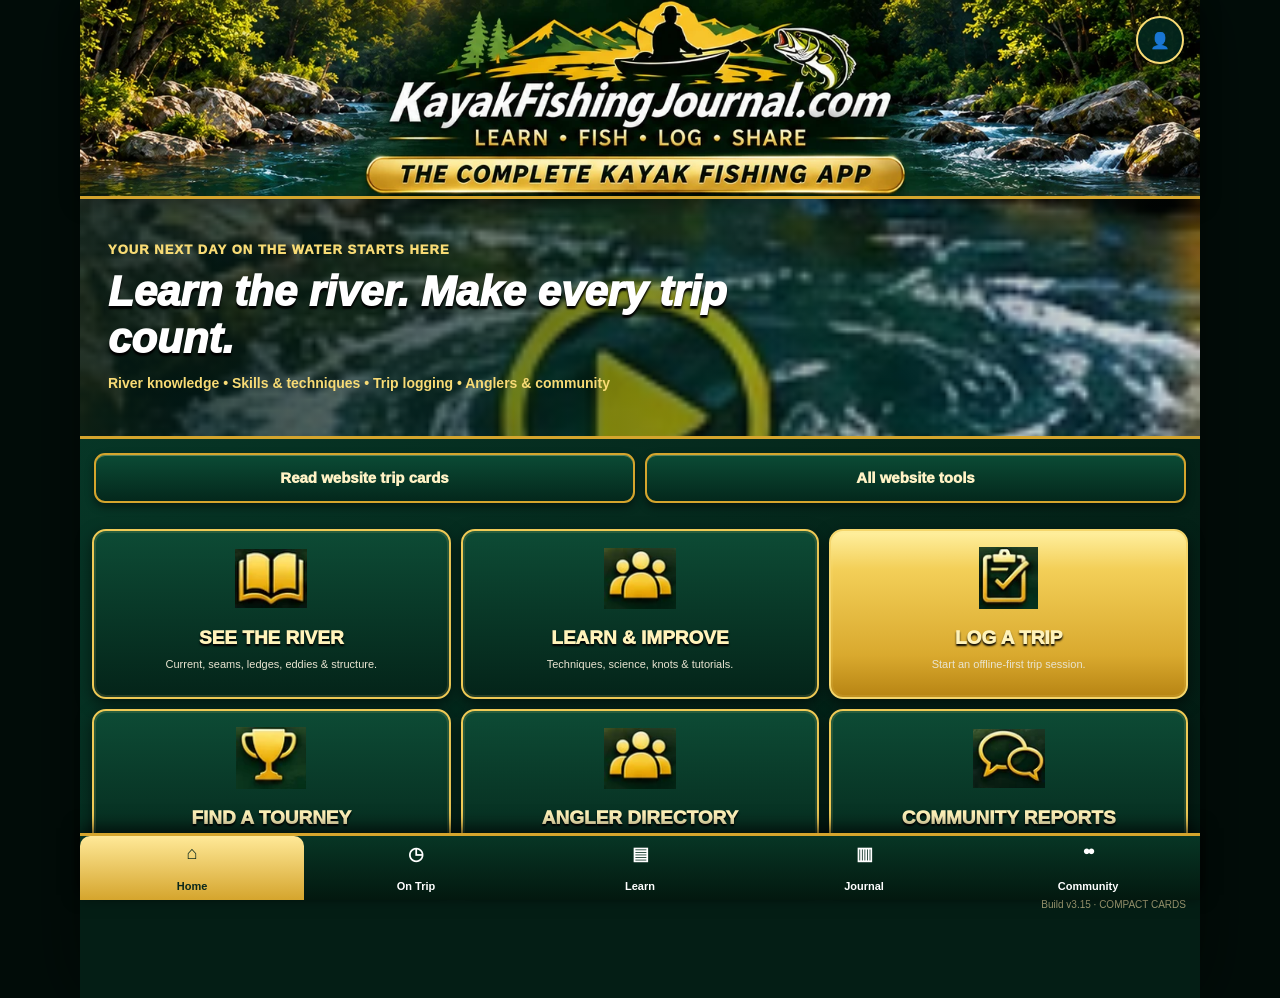
==== commit 8317ebdf: "Compact trip cards and correct centered control labels and text contrast" ====
--- a/index.html
+++ b/index.html
@@ -6,7 +6,7 @@
 <meta name="theme-color" content="#062f22">
 <title>Kayak Fishing Journal</title>
 <link rel="manifest" href="manifest.json">
-<link rel="stylesheet" href="styles-v314.css">
+<link rel="stylesheet" href="styles-v315.css">
 </head>
 <body>
 <header class="topbar">
@@ -189,7 +189,7 @@
 </main>
 
 <nav class="bottom-nav"><a href="#/home">Home</a><a href="#/on-trip">On Trip</a><a href="#/learn-hub">Learn</a><a href="#/journal">Journal</a><a href="#/community">Community</a></nav>
-<div class="build">Build v3.14 · TRIP CARD TEMPLATE</div>
+<div class="build">Build v3.15 · COMPACT CARDS</div>
 <script src="learn-data.js" defer></script>
 <script src="db.js" defer></script>
 <script src="journal-bridge.js" defer></script>
--- a/styles-v315.css
+++ b/styles-v315.css
@@ -0,0 +1,58 @@
+:root{--g:#062f22;--g2:#0b4935;--gold:#d9ae48;--gold2:#f3db97;--ivory:#f5f2e6;--ink:#17231d;--muted:#6c766f;--shadow:0 8px 24px rgba(0,0,0,.18)}*{box-sizing:border-box}html,body{margin:0;background:#0d1f18;color:var(--ink);font-family:-apple-system,BlinkMacSystemFont,"Segoe UI",sans-serif}body{padding-bottom:86px}.topbar{position:sticky;top:0;z-index:20;display:flex;align-items:center;justify-content:space-between;padding:12px 14px;background:linear-gradient(180deg,#0c4b37,#062f22);border-bottom:2px solid var(--gold);color:#fff}.brand{color:#fff;text-decoration:none;display:flex;flex-direction:column}.brand strong{font-size:18px}.brand span{font-size:11px;color:var(--gold2)}.profile-link{width:44px;height:44px;display:grid;place-items:center;border:2px solid var(--gold);border-radius:50%;text-decoration:none;background:#fff2}.page{display:none;min-height:calc(100vh - 150px);background:var(--ivory)}.page.active{display:block}.hero{min-height:265px;padding:28px 18px;display:flex;align-items:flex-end;color:white;background:linear-gradient(rgba(3,37,26,.2),rgba(3,37,26,.86)),url("https://npgallery.nps.gov/GetAsset/E1354DBB-155D-451F-67B7D2564D66FBDA/proxyhires.jpg") center/cover}.hero-copy small,.section-head small{color:var(--gold);font-weight:900;letter-spacing:.08em}.hero-copy h1{font-size:32px;line-height:1.02;margin:6px 0 8px}.hero-copy p{margin:0;color:#f7efd6}.tile-grid,.lesson-grid{display:grid;grid-template-columns:repeat(2,1fr);gap:10px;padding:12px}.tile,.lesson-card{display:flex;flex-direction:column;gap:5px;text-decoration:none;color:var(--ink);background:#fff;border:2px solid #d9c98d;border-radius:16px;padding:14px;box-shadow:var(--shadow);min-height:122px}.tile.accent{background:linear-gradient(#ffe985,#dfae34)}.tile b,.lesson-card b{font-size:17px;color:var(--g)}.tile span,.lesson-card span,.card span{color:var(--muted);font-size:13px}.section-head{display:flex;align-items:center;justify-content:space-between;padding:18px 14px 10px;background:linear-gradient(#0b4935,#062f22);color:#fff;border-bottom:2px solid var(--gold)}.section-head h2{margin:2px 0 0;font-size:25px}.small-btn{color:var(--g);background:var(--gold2);padding:9px 11px;border-radius:10px;text-decoration:none;font-weight:800}.lesson-card{padding:0;overflow:hidden}.lesson-card b,.lesson-card span{padding:0 10px}.lesson-card span{padding-bottom:10px}.lesson-img{height:105px;background:linear-gradient(rgba(3,33,24,.1),rgba(3,33,24,.45)),url("https://npgallery.nps.gov/GetAsset/E1354DBB-155D-451F-67B7D2564D66FBDA/proxyhires.jpg") center/cover}.link-list{padding:12px;display:grid;gap:8px}.link-list a,.button-link{display:flex;justify-content:space-between;align-items:center;background:#fff;border:2px solid #d9c98d;border-radius:13px;padding:14px;text-decoration:none;color:var(--g);font-weight:900}.lesson-hero{position:relative;height:275px;background:#133d2e;overflow:hidden}.lesson-photo{position:absolute;inset:0;background:linear-gradient(rgba(0,0,0,.04),rgba(0,0,0,.28)),url("https://npgallery.nps.gov/GetAsset/E1354DBB-155D-451F-67B7D2564D66FBDA/proxyhires.jpg") center/cover}.motion-overlay{position:absolute;inset:0}.flow{position:absolute;color:#6ee6ff;font-size:38px;text-shadow:0 2px 5px #000}.flow.a{right:12%;top:27%}.flow.b{right:30%;top:37%}.eddy-ring{position:absolute;left:34%;top:37%;width:122px;height:82px;border:7px dashed #ffd83d;border-radius:50%}.target{position:absolute;right:18%;bottom:25%;width:44px;height:44px;border:5px solid #ffe03e;border-radius:50%}.kayak{position:absolute;left:47%;bottom:8%;width:62px;height:24px;border-radius:60%;background:#d88329;border:3px solid #1e2a24}.motion-overlay.playing .flow{animation:flow 1.6s linear infinite}.motion-overlay.playing .eddy-ring{animation:spin 3s linear infinite}.motion-overlay.playing .target{animation:pulse 1.3s ease-in-out infinite}@keyframes flow{to{transform:translateX(-35px);opacity:.3}}@keyframes spin{to{transform:rotate(360deg)}}@keyframes pulse{50%{transform:scale(1.2)}}.steps{display:grid;grid-template-columns:repeat(4,1fr);gap:6px;padding:10px}.steps button{border:1px solid var(--gold);border-radius:999px;background:#fff;padding:10px 4px;font-size:11px;font-weight:800}.steps button.active{background:var(--gold);color:#13261d}.control-row{display:grid;grid-template-columns:1fr 1.2fr 1fr;gap:8px;padding:0 12px 12px}button,.button-link{min-height:48px;border-radius:12px;border:2px solid #caa648;background:#fff;color:var(--g);font-weight:900;font-size:15px}button.primary,.primary{background:linear-gradient(#ffe985,#dfae34)}.lesson-copy,.card,.trip-hud,.stats{margin:12px;background:#fff;border:2px solid #d9c98d;border-radius:15px;padding:14px;box-shadow:var(--shadow)}.lesson-copy h3{color:var(--g);margin-top:0}.stack{display:grid;gap:10px;padding:12px}.card{margin:0;display:flex;flex-direction:column;gap:8px}.link-card{text-decoration:none}.trip-hud{text-align:center}.trip-hud b{font-size:34px;color:var(--g)}.trip-hud span{display:block;color:var(--muted)}.stats{display:grid;grid-template-columns:repeat(3,1fr);gap:8px}.stats div{text-align:center}.stats b{display:block;font-size:22px;color:var(--g)}.action-grid{display:grid;grid-template-columns:repeat(2,1fr);gap:10px;padding:12px}.action-grid .button-link{justify-content:center}.profile-hero{text-align:center;padding:24px 12px;background:linear-gradient(#0b4935,#062f22);color:#fff}.profile-frame{width:118px;height:118px;margin:auto;border-radius:50%;overflow:hidden;border:5px solid var(--gold);box-shadow:0 0 0 4px var(--gold2);background:#285d47;position:relative;display:grid;place-items:center}.profile-frame img{position:absolute;inset:0;width:100%;height:100%;object-fit:cover}.profile-frame span{font-size:48px}.profile-hero h2{margin:14px 0 3px}.profile-hero>span{color:var(--gold2)}label{display:grid;gap:6px;font-weight:800;color:var(--g)}input,textarea,select{width:100%;font:inherit;padding:12px;border:1px solid #b8b7a8;border-radius:10px;background:#fff;color:#17231d}.password-row{display:grid;grid-template-columns:1fr auto;gap:8px}.password-row button{min-width:72px}.bottom-nav{position:fixed;left:0;right:0;bottom:0;z-index:30;display:grid;grid-template-columns:repeat(5,1fr);background:#062f22;border-top:2px solid var(--gold);padding-bottom:env(safe-area-inset-bottom)}.bottom-nav a{color:#fff;text-decoration:none;text-align:center;padding:12px 4px;font-size:11px;font-weight:800}.bottom-nav a.active{color:var(--gold2);background:#0b4935}.build{position:fixed;right:6px;bottom:74px;z-index:31;color:#fff8;font-size:9px;pointer-events:none}@media(min-width:700px){body{max-width:560px;margin:auto;background:#0b1511}.topbar,.bottom-nav{max-width:560px;margin:auto;left:50%;right:auto;transform:translateX(-50%);width:100%}}.scene-label{position:absolute;left:10px;right:10px;bottom:8px;z-index:8;background:#062f22d9;color:#fff;border:1px solid var(--gold);border-radius:9px;padding:7px 9px;font-weight:850;font-size:11px}.motion-overlay.step-0 .target,.motion-overlay.step-0 .kayak{opacity:.25}.motion-overlay.step-1 .kayak{opacity:.2}.motion-overlay.step-2 .target,.motion-overlay.step-2 .kayak{opacity:1}.motion-overlay.step-3 .target{box-shadow:0 0 0 12px #ffe03e30}.lane{position:absolute;top:0;bottom:0}.lane.fast{right:0;width:48%;background:linear-gradient(90deg,#7de8ff33,#2f9bb766)}.lane.slow{left:0;width:52%;background:linear-gradient(90deg,#214e3b22,#68a88933)}.seam-line{position:absolute;top:5%;bottom:5%;left:52%;width:5px;background:#fff7;border-radius:5px;box-shadow:0 0 0 2px #0003}.seam-target{left:49%;right:auto;bottom:36%}.seam-kayak{left:20%}.rock-shape{position:absolute;left:43%;top:33%;width:92px;height:72px;border-radius:48% 52% 45% 55%;background:radial-gradient(circle at 35% 30%,#a9a288,#5b594d 68%,#34352e);border:3px solid #2e312b;box-shadow:0 8px 10px #0006}.soft-pocket{position:absolute;left:43%;top:59%;width:110px;height:62px;border:5px dashed #ffe03e;border-radius:50%;transform:rotate(-8deg)}.boulder-target{left:59%;right:auto;bottom:20%}.ledge-shallow{position:absolute;left:0;top:0;width:50%;height:100%;background:#7f9f7838}.ledge-deep{position:absolute;right:0;top:0;width:50%;height:100%;background:#103a5d66}.ledge-edge{position:absolute;left:49%;top:0;bottom:0;width:10px;background:linear-gradient(#e8d89b,#7b693b);box-shadow:0 0 8px #0008}.ledge-target{left:56%;right:auto;bottom:42%}.riffle-rock{position:absolute;background:#6c6b60;border:3px solid #3b3c36;border-radius:50%;box-shadow:0 4px 8px #0006}.r1{left:26%;top:35%;width:54px;height:44px}.r2{left:49%;top:24%;width:64px;height:50px}.r3{left:67%;top:45%;width:48px;height:38px}.riffle-target{right:16%;bottom:18%}.tail-bank{position:absolute;top:0;bottom:0;width:24%;background:#2d4933aa}.tail-bank.left{left:0;clip-path:polygon(0 0,100% 18%,64% 100%,0 100%)}.tail-bank.right{right:0;clip-path:polygon(0 18%,100% 0,100% 100%,36% 100%)}.tail1{left:40%;top:22%;right:auto}.tail2{left:55%;top:38%;right:auto}.tail-target{left:47%;right:auto;bottom:18%}.motion-overlay.playing.scene-seam .seam-line{animation:seamGlow 1.4s ease-in-out infinite}.motion-overlay.playing.scene-boulder .soft-pocket{animation:pulse 1.5s ease-in-out infinite}.motion-overlay.playing.scene-ledge .ledge-edge{animation:ledgeGlow 1.3s ease-in-out infinite}.motion-overlay.playing.scene-riffle .riffle-rock{animation:rockPulse 1.8s ease-in-out infinite}.motion-overlay.playing.scene-tailout .tail1,.motion-overlay.playing.scene-tailout .tail2{animation:tailFlow 1.4s linear infinite}@keyframes seamGlow{50%{box-shadow:0 0 16px #ffe780}}@keyframes ledgeGlow{50%{filter:brightness(1.6)}}@keyframes rockPulse{50%{transform:translateY(3px)}}@keyframes tailFlow{to{transform:translateY(34px);opacity:.2}}#lessonCanvas{display:block;width:100%;height:100%;object-fit:cover;background:#214f5b}.knot-grid{display:grid;grid-template-columns:repeat(2,minmax(0,1fr));gap:10px;padding:12px}.knot-card{display:flex;flex-direction:column;align-items:stretch;text-align:left;gap:4px;min-height:175px;padding:10px;background:linear-gradient(180deg,#16221c,#0a1510);color:#fff;border:2px solid var(--gold);box-shadow:var(--shadow)}.knot-card.active{box-shadow:0 0 0 3px #f3db9755,0 8px 24px rgba(0,0,0,.25)}.knot-card b{font-size:18px;color:#fff}.knot-card span{font-size:13px;color:#f0ead6}.knot-card strong{margin-top:auto;color:var(--gold2);font-size:13px}.knot-mini{height:74px;border-radius:9px;background:#063e2e;overflow:hidden;border:1px solid #d9ae4877}.knot-mini svg{width:100%;height:100%}.knot-mini .hook{stroke:#ddd6c2;fill:none;stroke-width:6}.knot-guide{margin:12px;padding:14px;border:2px solid var(--gold);border-radius:18px;background:linear-gradient(#0d4a36,#073425);color:#fff;box-shadow:var(--shadow)}.knot-guide>small{font-weight:900;letter-spacing:.08em}.knot-guide h3{margin:8px 0 14px;color:var(--gold2);font-size:22px}.knot-stage{display:grid;grid-template-columns:1.05fr 1fr;gap:12px;align-items:center;border:1px solid var(--gold);border-radius:14px;padding:12px;background:#073526}#knotSvg{width:100%;min-height:210px;background:#063e2e;border-radius:12px}#knotSvg .hook{stroke:#ddd6c2;fill:none;stroke-width:7}#knotSvg.animate .knot-line{stroke-dasharray:700;stroke-dashoffset:700;animation:knotDraw .9s ease forwards}@keyframes knotDraw{to{stroke-dashoffset:0}}.knot-step-copy b{display:block;color:var(--gold2);font-size:17px}.knot-step-copy p{font-size:17px;line-height:1.35;color:#fff;margin-bottom:0}.knot-dots{display:flex;justify-content:center;gap:9px;padding:12px 0 2px}.knot-dot{width:16px;height:16px;min-height:16px;padding:0;border-radius:50%;border:2px solid var(--gold);background:transparent}.knot-dot.active{background:var(--gold)}.knot-controls{display:grid;grid-template-columns:1fr 1.2fr;gap:8px;margin-top:12px}.knot-controls button{min-height:52px}.directory-tools{display:grid;grid-template-columns:1fr auto;gap:8px;padding:12px;background:var(--ivory)}.directory-tools input{min-height:50px}.directory-tools button{padding:0 16px}.dir-count{margin:5px 0 0;color:var(--gold2);font-weight:800}.featured-angler{margin:12px;padding:14px;border:2px solid var(--gold);border-radius:18px;background:linear-gradient(180deg,#0c4a36,#062f22);color:#fff;box-shadow:var(--shadow);display:grid;grid-template-columns:auto 1fr;gap:12px;align-items:center}.featured-avatar{width:76px;height:76px;border-radius:16px;background:linear-gradient(#f3db97,#d9ae48);color:#062f22;border:3px solid #f7e8b7;display:grid;place-items:center;font-size:28px;font-weight:950}.featured-copy small{color:var(--gold2);font-weight:900}.featured-copy h3{margin:2px 0 2px;font-size:24px}.featured-copy p{margin:0;color:#eee5c9}.angler-stats{grid-column:1/-1;display:grid;grid-template-columns:repeat(4,1fr);background:#f7f1df;color:#111;border-radius:12px;overflow:hidden;border:1px solid var(--gold)}.angler-stats div{text-align:center;padding:9px 5px;border-right:1px solid #d8c48c}.angler-stats div:last-child{border-right:0}.angler-stats small{display:block;font-size:10px;text-transform:uppercase;font-weight:900}.angler-stats b{display:block;font-size:18px}.profile-pending{grid-column:1/-1;color:#efe5c9;border-top:1px solid #d9ae4866;padding-top:10px}.angler-grid{display:grid;grid-template-columns:repeat(2,minmax(0,1fr));gap:8px;padding:12px}.angler-row{min-height:64px;display:grid;grid-template-columns:auto 1fr auto;align-items:center;gap:9px;text-align:left;padding:8px;background:linear-gradient(#18251e,#0c1510);color:#fff;border:2px solid var(--gold);border-radius:12px}.angler-row span:nth-child(2){display:flex;flex-direction:column;min-width:0}.angler-row b{white-space:nowrap;overflow:hidden;text-overflow:ellipsis;font-size:14px}.angler-row small{color:#e9dfc2;font-size:10px}.angler-row strong{font-size:26px}.angler-avatar{width:42px;height:42px;border-radius:10px;background:linear-gradient(#f3db97,#d9ae48);color:#062f22;display:grid;place-items:center;font-weight:950}.community-directory-link{background:linear-gradient(#0b4935,#062f22);color:#fff}.community-directory-link b{color:var(--gold2)}.community-directory-link span{color:#eee5c9}.community-subhead{margin-top:4px}@media(max-width:390px){.knot-stage{grid-template-columns:1fr}.knot-controls{grid-template-columns:1fr 1fr}.angler-stats{grid-template-columns:repeat(2,1fr)}.angler-grid{grid-template-columns:1fr 1fr}.directory-tools{grid-template-columns:1fr}}.angler-row{grid-template-columns:auto 1fr auto;padding:7px 9px;min-height:60px}.angler-row span:nth-child(2){display:block}.angler-row b{font-size:15px;line-height:1.1}.angler-thumb{width:44px;height:44px;border-radius:10px;object-fit:cover;border:2px solid var(--gold2);background:#173f31}.featured-photo-wrap{width:92px;height:92px;border-radius:16px;overflow:hidden;border:3px solid var(--gold2);box-shadow:0 3px 10px #0005;background:#173f31}.featured-photo{width:100%;height:100%;object-fit:cover;display:block}.featured-avatar{display:none}@media(max-width:390px){.angler-grid{grid-template-columns:1fr 1fr}.angler-row{min-height:58px}.angler-thumb{width:40px;height:40px}.angler-row b{font-size:13px}.featured-photo-wrap{width:82px;height:82px}}[data-route="directory"]{overflow-x:hidden}[data-route="directory"] .directory-tools{display:grid!important;grid-template-columns:minmax(0,1fr) auto!important;gap:10px!important;padding:14px!important;align-items:center!important}[data-route="directory"] .directory-tools input{min-width:0!important;width:100%!important;height:52px!important}[data-route="directory"] .directory-tools button{width:auto!important;white-space:nowrap!important;height:52px!important;padding:0 18px!important}[data-route="directory"] .featured-angler{margin:12px 14px!important;padding:14px!important;display:grid!important;grid-template-columns:92px minmax(0,1fr)!important;gap:12px!important;align-items:center!important;background:linear-gradient(180deg,#0c4a36,#062f22)!important;border:2px solid var(--gold)!important;border-radius:18px!important;box-shadow:var(--shadow)!important;color:#fff!important;min-width:0!important}[data-route="directory"] .featured-photo-wrap{width:92px!important;height:92px!important;overflow:hidden!important;border-radius:14px!important;border:3px solid var(--gold2)!important;background:#173f31!important}[data-route="directory"] .featured-photo{width:100%!important;height:100%!important;display:block!important;object-fit:cover!important}[data-route="directory"] .featured-copy{min-width:0!important}[data-route="directory"] .featured-copy h3{margin:2px 0 4px!important;font-size:26px!important;line-height:1.05!important;color:#fff!important}[data-route="directory"] .featured-copy p{margin:0!important;color:#f1e7c7!important;font-size:15px!important}[data-route="directory"] .featured-copy small{color:var(--gold2)!important;font-size:11px!important;font-weight:900!important}[data-route="directory"] .angler-stats{grid-column:1/-1!important;display:grid!important;grid-template-columns:repeat(4,minmax(0,1fr))!important;width:100%!important;background:#f7f1df!important;color:#111!important;border:1px solid var(--gold)!important;border-radius:11px!important;overflow:hidden!important}[data-route="directory"] .angler-stats div{padding:9px 4px!important;text-align:center!important;border-right:1px solid #d7c58c!important;min-width:0!important}[data-route="directory"] .angler-stats div:last-child{border-right:0!important}[data-route="directory"] .angler-stats small{display:block!important;font-size:9px!important;line-height:1.05!important;text-transform:uppercase!important;font-weight:900!important;color:#262626!important}[data-route="directory"] .angler-stats b{display:block!important;margin-top:2px!important;font-size:18px!important;line-height:1!important;color:#111!important;white-space:nowrap!important}[data-route="directory"] .angler-grid{display:grid!important;grid-template-columns:repeat(2,minmax(0,1fr))!important;gap:9px!important;padding:12px 14px 18px!important;width:100%!important}[data-route="directory"] .angler-row{width:100%!important;min-width:0!important;min-height:60px!important;display:grid!important;grid-template-columns:46px minmax(0,1fr) 18px!important;gap:9px!important;align-items:center!important;padding:7px 9px!important;background:linear-gradient(180deg,#17241d,#0d1611)!important;color:#fff!important;border:2px solid var(--gold)!important;border-radius:12px!important;box-shadow:none!important;overflow:hidden!important}[data-route="directory"] .angler-thumb{width:46px!important;height:46px!important;border-radius:9px!important;object-fit:cover!important;border:2px solid var(--gold2)!important;background:#173f31!important}[data-route="directory"] .angler-row span:nth-child(2){min-width:0!important;display:block!important}[data-route="directory"] .angler-row b{display:block!important;font-size:15px!important;line-height:1.05!important;color:#fff!important;white-space:nowrap!important;overflow:hidden!important;text-overflow:ellipsis!important}[data-route="directory"] .angler-row strong{font-size:24px!important;line-height:1!important;color:#f4ecd0!important}@media(max-width:430px){[data-route="directory"] .directory-tools{grid-template-columns:1fr!important}[data-route="directory"] .directory-tools button{width:100%!important}[data-route="directory"] .featured-angler{grid-template-columns:78px minmax(0,1fr)!important}[data-route="directory"] .featured-photo-wrap{width:78px!important;height:78px!important}[data-route="directory"] .featured-copy h3{font-size:22px!important}[data-route="directory"] .angler-stats{grid-template-columns:repeat(2,minmax(0,1fr))!important}[data-route="directory"] .angler-stats div:nth-child(2){border-right:0!important}[data-route="directory"] .angler-stats div:nth-child(-n+2){border-bottom:1px solid #d7c58c!important}[data-route="directory"] .angler-grid{grid-template-columns:repeat(2,minmax(0,1fr))!important;gap:8px!important}[data-route="directory"] .angler-row{grid-template-columns:42px minmax(0,1fr) 16px!important;padding:6px 7px!important}[data-route="directory"] .angler-thumb{width:42px!important;height:42px!important}[data-route="directory"] .angler-row b{font-size:13px!important}}[data-route="directory"] .angler-grid{grid-template-columns:1fr!important;gap:8px!important}[data-route="directory"] .angler-row{grid-template-columns:52px minmax(0,1fr) 22px!important;min-height:64px!important;padding:8px 12px!important}[data-route="directory"] .angler-thumb{width:50px!important;height:50px!important;border-radius:10px!important}[data-route="directory"] .angler-row b{font-size:17px!important}@media(max-width:430px){[data-route="directory"] .angler-grid{grid-template-columns:1fr!important}[data-route="directory"] .angler-row{grid-template-columns:48px minmax(0,1fr) 20px!important}[data-route="directory"] .angler-thumb{width:46px!important;height:46px!important}[data-route="directory"] .angler-row b{font-size:16px!important}}.knot-guide-title{font-size:18px!important;margin:0 0 10px!important;color:var(--gold2)!important}.knot-stage{grid-template-columns:1fr!important;gap:10px!important}#knotSvg{min-height:290px!important}.knot-step-copy{text-align:center}.knot-step-copy b{font-size:14px!important;opacity:.8}.knot-step-copy p{font-size:18px!important;line-height:1.45!important;max-width:560px;margin:6px auto 0!important}.knot-line{transition:none!important}#knotSvg.slow-demo .guide-dot{filter:drop-shadow(0 0 5px #fff)}.knot-controls{grid-template-columns:1fr 1fr!important}:root{--kfj-green:#031f17;--kfj-green2:#063d2b;--kfj-green3:#0a5a3b;--kfj-black:#09100d;--kfj-gold:#d5a52d;--kfj-gold2:#f8db75;--kfj-gold3:#fff0a9;--kfj-ivory:#fff7df;--kfj-muted:#d5d0bd;--kfj-edge:#f4c74b;--kfj-shadow:0 8px 22px rgba(0,0,0,.42)}html,body{background:#020d09!important;color:#fff!important}body{background:radial-gradient(circle at 50% -15%,rgba(42,121,77,.36),transparent 34%),linear-gradient(180deg,#041b13,#021009 70%,#020b07)!important}.topbar{min-height:106px!important;padding:10px 58px 8px!important;display:grid!important;grid-template-columns:1fr!important;align-items:center!important;justify-items:center!important;background:linear-gradient(rgba(2,31,22,.88),rgba(2,31,22,.95)),url("https://npgallery.nps.gov/GetAsset/E1354DBB-155D-451F-67B7D2564D66FBDA/proxyhires.jpg") center/cover!important;border-bottom:3px solid var(--kfj-gold)!important;box-shadow:0 5px 18px rgba(0,0,0,.45)!important}.brand{position:relative!important;width:100%!important;max-width:420px!important;align-items:center!important;text-align:center!important;line-height:1!important;color:#fff!important;text-shadow:0 3px 2px #000,0 0 8px rgba(0,0,0,.8)!important}.brand:before{content:"";width:180px;height:30px;display:block;margin:0 auto -4px;background:linear-gradient(135deg,transparent 16%,#f5c937 17% 21%,transparent 22% 26%,#f5c937 27% 32%,transparent 33%) left 47%/65px 18px no-repeat,radial-gradient(circle at 50% 65%,#f7c936 0 24%,transparent 25%) center/40px 40px no-repeat;opacity:.95}.brand strong{font-style:italic!important;font-weight:950!important;font-size:clamp(23px,6vw,35px)!important;letter-spacing:-1.3px!important}.brand span{margin-top:5px!important;color:var(--kfj-gold2)!important;font-size:12px!important;font-weight:950!important;letter-spacing:.12em!important}.profile-link{position:absolute!important;right:14px!important;top:27px!important;width:48px!important;height:48px!important;border:2px solid var(--kfj-gold2)!important;background:linear-gradient(#0b5439,#063323)!important;color:white!important;box-shadow:0 3px 10px #0008!important}.page{background:linear-gradient(rgba(3,31,23,.97),rgba(2,20,14,.98)),url("https://npgallery.nps.gov/GetAsset/E1354DBB-155D-451F-67B7D2564D66FBDA/proxyhires.jpg") center top/cover fixed!important;color:#fff!important}.section-head{margin:0!important;padding:15px 16px 12px!important;background:linear-gradient(180deg,rgba(9,76,52,.94),rgba(2,41,29,.98))!important;border-top:1px solid #f4d66a55!important;border-bottom:3px solid var(--kfj-gold)!important;box-shadow:inset 0 -1px 0 #ffe99266,0 5px 12px #0005!important}.section-head small{display:block!important;color:#fff!important;font-size:12px!important;font-weight:800!important;letter-spacing:.04em!important;text-transform:none!important}.section-head h2{margin:2px 0 0!important;font-size:clamp(26px,8vw,42px)!important;line-height:.95!important;font-weight:1000!important;font-style:italic!important;letter-spacing:-.04em!important;text-transform:uppercase!important;text-shadow:0 3px 2px #000!important}.card,.lesson-copy,.trip-hud,.stats,.profile-hero,.knot-guide{background:linear-gradient(180deg,#102019,#080e0b)!important;color:#fff!important;border:2px solid var(--kfj-gold)!important;box-shadow:inset 0 0 0 1px #ffe58b33,var(--kfj-shadow)!important}.card b,.lesson-copy h3{color:#fff!important}.card span{color:#e7dec1!important}button,.button-link,.small-btn{border:2px solid var(--kfj-gold)!important;border-radius:11px!important;font-weight:950!important;box-shadow:inset 0 1px 0 #fff5a855,0 4px 8px #0007!important}button.primary,.primary,.small-btn,.tile.accent{color:#0b281c!important;background:linear-gradient(180deg,#fff0a0 0%,#f3cf58 23%,#d9a92e 75%,#b78413 100%)!important;border-color:#f5d66c!important}.button-link{background:linear-gradient(#0c5037,#062f22)!important;color:#fff!important}.tile-grid{padding:12px!important;gap:10px!important}.tile{position:relative!important;min-height:128px!important;padding:54px 12px 14px!important;display:flex!important;align-items:center!important;justify-content:center!important;text-align:center!important;background:linear-gradient(180deg,rgba(9,42,31,.92),rgba(5,20,15,.98))!important;color:#fff!important;border:2px solid var(--kfj-gold)!important;border-radius:14px!important;box-shadow:inset 0 0 0 1px #fff3a52b,var(--kfj-shadow)!important}.tile:before{position:absolute;top:10px;left:50%;transform:translateX(-50%);color:#ffd94c;font-size:34px;line-height:1;text-shadow:0 2px 2px #000}.tile[data-icon="book"]:before{content:"▤"}.tile[data-icon="learn"]:before{content:"✦"}.tile[data-icon="log"]:before{content:"✓"}.tile[data-icon="trophy"]:before{content:"♛"}.tile[data-icon="anglers"]:before{content:"●●●";font-size:23px;letter-spacing:-4px}.tile[data-icon="community"]:before{content:"◯◯";font-size:28px;letter-spacing:-7px}.tile b{color:#fff!important;font-size:18px!important;line-height:1.05!important;font-weight:1000!important;text-shadow:0 2px 2px #000!important}.tile span{display:block!important;color:#e4dbc2!important;font-size:11px!important;line-height:1.2!important;margin-top:5px!important}[data-route="home"] .hero{min-height:225px!important;padding:18px!important;align-items:flex-end!important;background:linear-gradient(rgba(0,25,18,.05),rgba(0,27,20,.85)),url("https://npgallery.nps.gov/GetAsset/E1354DBB-155D-451F-67B7D2564D66FBDA/proxyhires.jpg") center/cover!important;border-bottom:3px solid var(--kfj-gold)!important}[data-route="home"] .hero-copy{width:100%!important;text-align:center!important;padding:12px 10px!important;background:linear-gradient(90deg,transparent,#061e16dd 15%,#061e16ee 85%,transparent)!important}[data-route="home"] .hero-copy small{font-size:13px!important;color:var(--kfj-gold2)!important;font-weight:950!important}[data-route="home"] .hero-copy h1{margin:3px 0!important;font-size:28px!important;font-style:italic!important;font-weight:1000!important;color:#fff!important;text-shadow:0 3px 2px #000!important}[data-route="home"] .hero-copy p{color:var(--kfj-gold2)!important;font-weight:900!important}[data-route="see-water"] .lesson-grid{display:grid!important;grid-template-columns:repeat(3,minmax(0,1fr))!important;gap:8px!important;padding:10px!important}.lesson-card{min-height:150px!important;padding:0!important;overflow:hidden!important;background:#07130e!important;border:2px solid var(--kfj-gold)!important;border-radius:13px!important;box-shadow:inset 0 0 0 1px #fff29b22,0 5px 12px #0009!important}.lesson-img{height:105px!important;filter:saturate(1.18) contrast(1.05)!important;border-bottom:1px solid #f2cc59!important}.lesson-card b{color:#fff!important;font-size:13px!important;font-style:italic!important;font-weight:1000!important;line-height:1!important;text-transform:uppercase!important;text-shadow:0 2px 2px #000!important;padding:8px 6px 3px!important}.lesson-card span{color:#d8cfb5!important;font-size:9px!important;padding:0 6px 8px!important}.link-list a{background:linear-gradient(#0d5038,#082a20)!important;color:#fff!important;border:2px solid var(--kfj-gold)!important;box-shadow:var(--kfj-shadow)!important}[data-route="lesson"] .lesson-hero{margin:10px!important;height:auto!important;aspect-ratio:16/9!important;border:2px solid var(--kfj-gold)!important;border-radius:14px!important;overflow:hidden!important;box-shadow:var(--kfj-shadow)!important}#lessonCanvas{width:100%!important;height:100%!important}.steps{margin:0 8px!important;grid-template-columns:repeat(4,minmax(0,1fr))!important;gap:5px!important;padding:8px 0!important}.steps button{min-height:56px!important;padding:7px 3px!important;border:2px solid var(--kfj-gold)!important;background:linear-gradient(#0c4b35,#071b14)!important;color:#fff!important;font-size:11px!important}.steps button.active{background:linear-gradient(#ffe889,#d7a82c)!important;color:#08271c!important}.control-row{padding:0 10px 10px!important}.control-row button{background:linear-gradient(#0d4b35,#081b14)!important;color:#fff!important}.control-row button.primary{background:linear-gradient(#ffe889,#d7a82c)!important;color:#08271c!important}.lesson-copy{margin:0 10px 12px!important}[data-route="on-trip"] .trip-hud{margin:12px!important;min-height:165px!important;display:grid!important;place-items:center!important;background:linear-gradient(rgba(4,35,25,.42),rgba(4,25,18,.78)),url("https://npgallery.nps.gov/GetAsset/E1354DBB-155D-451F-67B7D2564D66FBDA/proxyhires.jpg") center/cover!important}[data-route="on-trip"] .trip-hud b{font-size:44px!important;color:#fff!important;text-shadow:0 3px 2px #000!important}[data-route="on-trip"] .trip-hud span{color:var(--kfj-gold2)!important;font-weight:900!important;text-transform:uppercase!important}[data-route="on-trip"] .stats{display:grid!important;grid-template-columns:repeat(3,1fr)!important;gap:7px!important;padding:8px!important;background:transparent!important;border:0!important;box-shadow:none!important}[data-route="on-trip"] .stats div{background:linear-gradient(#102119,#070e0b)!important;border:2px solid var(--kfj-gold)!important;border-radius:12px!important;padding:10px 4px!important}[data-route="on-trip"] .stats small{color:var(--kfj-gold2)!important;text-transform:uppercase!important;font-weight:900!important}[data-route="on-trip"] .stats b{color:#fff!important}.action-grid{gap:8px!important;padding:10px!important}.action-grid>*{min-height:58px!important;background:linear-gradient(#0d4d36,#071b14)!important;color:#fff!important}[data-route="on-trip"] #startTripBtn{background:linear-gradient(#ffe889,#d5a52d)!important;color:#08271c!important}[data-route="journal"] .stack,[data-route="tournaments"] .stack,[data-route="techniques"] .stack,[data-route="science"] .stack{padding:10px!important;gap:8px!important}[data-route="journal"] .card,[data-route="tournaments"] .card,[data-route="techniques"] .card,[data-route="science"] .card{min-height:72px!important;justify-content:center!important}[data-route="directory"] .directory-tools{background:transparent!important;padding:12px!important}[data-route="directory"] .directory-tools input{background:#062d21!important;border:2px solid var(--kfj-gold)!important;color:#fff!important;border-radius:12px!important}[data-route="directory"] .directory-tools input::placeholder{color:#d5ccb5!important}[data-route="directory"] .featured-angler{background:linear-gradient(180deg,#0b4b35,#061f17)!important;border:2px solid var(--kfj-gold)!important}[data-route="directory"] .angler-row{background:linear-gradient(180deg,#111c16,#060b08)!important;border:2px solid var(--kfj-gold)!important}[data-route="directory"] .angler-row b{font-size:17px!important}[data-route="community"] .community-directory-link{background:linear-gradient(#0b4e36,#061f17)!important;border:2px solid var(--kfj-gold)!important}.profile-hero{margin:0!important;border-radius:0!important;border-left:0!important;border-right:0!important;background:linear-gradient(#0a5138,#05251b)!important}.profile-frame{border-color:var(--kfj-gold)!important;box-shadow:0 0 0 4px #ffe98c55,0 5px 15px #000!important}label{color:#fff!important}input,textarea,select{background:#061c14!important;color:#fff!important;border:1px solid #b69539!important}.knot-grid{grid-template-columns:1fr!important;gap:8px!important;padding:10px!important}.knot-card{min-height:78px!important;display:grid!important;grid-template-columns:76px minmax(0,1fr) auto!important;grid-template-rows:auto auto!important;align-items:center!important;column-gap:10px!important;padding:8px!important;background:linear-gradient(#14231b,#070d0a)!important;border:2px solid var(--kfj-gold)!important}.knot-mini{grid-row:1/3;width:76px;height:58px!important}.knot-card b{font-size:17px!important}.knot-card span{font-size:11px!important}.knot-card strong{grid-column:3;grid-row:1/3;color:var(--kfj-gold2)!important;font-size:11px!important}.knot-guide{margin:10px!important;background:linear-gradient(#0b4b35,#052319)!important}#knotSvg{background:#052c20!important;border:1px solid #c59b2a!important}.bottom-nav{background:linear-gradient(180deg,#073625,#03180f)!important;border-top:3px solid var(--kfj-gold)!important;box-shadow:0 -5px 16px #000b!important}.bottom-nav a{position:relative!important;min-height:64px!important;display:flex!important;align-items:flex-end!important;justify-content:center!important;padding:28px 3px 8px!important;color:#fff!important;font-weight:900!important;font-size:11px!important}.bottom-nav a:before{position:absolute;top:7px;left:50%;transform:translateX(-50%);color:#fff;font-size:18px}.bottom-nav a[href="#/home"]:before{content:"⌂"}.bottom-nav a[href="#/on-trip"]:before{content:"◷"}.bottom-nav a[href="#/learn-hub"]:before{content:"▤"}.bottom-nav a[href="#/journal"]:before{content:"▥"}.bottom-nav a[href="#/community"]:before{content:"●●";font-size:13px;letter-spacing:-3px}.bottom-nav a.active{color:#09271c!important;background:linear-gradient(#ffe998,#d5a52d)!important;border-radius:10px 10px 0 0!important}.bottom-nav a.active:before{color:#09271c!important}.build{opacity:.35!important}@media(max-width:420px){.topbar{min-height:96px!important;padding-left:52px!important;padding-right:52px!important}.brand strong{font-size:22px!important}.brand span{font-size:10px!important}[data-route="see-water"] .lesson-grid{grid-template-columns:repeat(2,minmax(0,1fr))!important}.tile{min-height:118px!important}.section-head h2{font-size:30px!important}.bottom-nav a{font-size:10px!important}}.bait-intro{margin:10px;padding:12px 14px;border:2px solid var(--kfj-gold);border-radius:14px;background:linear-gradient(#0c4a35,#061f17);box-shadow:var(--kfj-shadow);display:flex;flex-direction:column;gap:3px}.bait-intro b{color:var(--kfj-gold2);font-size:18px}.bait-intro span{color:#eee4c8;font-size:12px}.bait-grid{display:grid;grid-template-columns:1fr;gap:8px;padding:10px}.bait-card{display:grid;grid-template-columns:92px minmax(0,1fr) 20px;gap:10px;align-items:center;min-height:94px;padding:8px 10px;text-decoration:none;background:linear-gradient(180deg,#14231b,#070d0a);border:2px solid var(--kfj-gold);border-radius:13px;box-shadow:var(--kfj-shadow);color:#fff}.bait-thumb{height:72px;display:grid;place-items:center;background:#073324;border:1px solid #d5a52d88;border-radius:10px;overflow:hidden}.bait-thumb svg{width:100%;height:100%}.bait-card-copy{min-width:0;display:flex;flex-direction:column;gap:4px}.bait-card-copy b{font-size:17px;color:#fff;line-height:1.05}.bait-card-copy small{font-size:11px;color:#dcd3b8;white-space:nowrap;overflow:hidden;text-overflow:ellipsis}.bait-card>strong{font-size:28px;color:#f3e6b5}.bait-stat-badge{align-self:flex-start;padding:3px 7px;border-radius:999px;background:linear-gradient(#f7db72,#c99a25);color:#08261b;font-size:10px;font-weight:950}.bait-stat-badge.secondary{background:#0b4d36;color:#f7e7a6;border:1px solid #d5a52d}.bait-hero{margin:10px;display:grid;grid-template-columns:1.15fr .85fr;gap:8px;min-height:150px}.bait-art,.bait-community-stat{border:2px solid var(--kfj-gold);border-radius:14px;background:linear-gradient(#0c4a35,#061f17);box-shadow:var(--kfj-shadow)}.bait-art{display:grid;place-items:center;padding:10px}.bait-art svg{width:100%;height:125px}.bait-community-stat{padding:12px;display:flex;flex-direction:column;justify-content:center;gap:6px}.bait-community-stat b{color:var(--kfj-gold2);font-size:18px}.bait-community-stat span{color:#fff;font-size:12px;line-height:1.3}.bait-tabs{display:grid;grid-template-columns:repeat(3,1fr);gap:6px;padding:0 10px 10px}.bait-tab{min-height:46px;background:linear-gradient(#0d5038,#071d15);color:#fff}.bait-tab.active{background:linear-gradient(#ffe995,#d5a52d);color:#06261b}.bait-animation{margin:0 10px 10px;border:2px solid var(--kfj-gold);border-radius:14px;overflow:hidden;background:#062b20;box-shadow:var(--kfj-shadow)}#baitMotion{display:block;width:100%;aspect-ratio:640/300;background:#123f4a}.bait-animation button{width:calc(100% - 20px);margin:10px;min-height:52px}.bait-lesson-content{margin:0 10px 10px}.bait-info-panel{padding:14px;border:2px solid var(--kfj-gold);border-radius:14px;background:linear-gradient(#102119,#070e0b);box-shadow:var(--kfj-shadow)}.bait-info-panel h3{margin:0 0 8px;color:var(--kfj-gold2);font-size:17px}.bait-info-panel h3:not(:first-child){margin-top:14px}.bait-info-panel p{margin:0;color:#fff;line-height:1.45}.bait-info-panel ul{margin:6px 0 0;padding-left:20px;color:#fff}.bait-chip-row{display:flex;flex-wrap:wrap;gap:6px;margin-top:12px}.bait-chip-row span{padding:5px 8px;border-radius:999px;background:#0b4d36;border:1px solid var(--kfj-gold);color:#fff;font-size:11px;font-weight:800}.bait-water-grid{display:grid;grid-template-columns:repeat(2,minmax(0,1fr));gap:6px}.bait-water-grid span{padding:8px;border:1px solid #c9a541;border-radius:9px;background:#092b1f;color:#fff;font-size:12px}.community-proof{display:flex;align-items:center;gap:12px;margin-bottom:14px;padding:10px;border-radius:11px;background:linear-gradient(#f5dc7b,#d3a42d);color:#08261b}.community-proof b{font-size:34px}.community-proof span{font-size:11px;font-weight:900;line-height:1.2}.bait-actions{display:grid;grid-template-columns:1fr;gap:7px;padding:0 10px 14px}@media(min-width:520px){.bait-grid{grid-template-columns:repeat(2,minmax(0,1fr))}}@media(max-width:390px){.bait-card{grid-template-columns:78px minmax(0,1fr) 18px}.bait-thumb{height:62px}.bait-hero{grid-template-columns:1fr}.bait-water-grid{grid-template-columns:1fr}}
+/* Recovered approved river photography */
+.lesson-card .lesson-img{position:relative;background:#062f22;overflow:hidden}.lesson-card .lesson-img img{display:block;width:100%;height:100%;object-fit:cover}.lesson-card .lesson-img::before,.lesson-card .lesson-img::after{display:none}.control-row button{min-height:52px;touch-action:manipulation}.control-row button:disabled{opacity:.45}.lesson-hero canvas{display:block;width:100%;height:auto}
+
+.bait-animation #baitMotion{width:100%;height:auto;display:block;background:#123e3a}.side-legend,.side-note,#sideStatus{display:block;padding:8px 12px;margin:0;line-height:1.5}.side-legend{color:#f5dc96}.side-controls{display:flex;gap:8px;padding:8px}.side-controls button{min-height:54px;flex:1;touch-action:manipulation}.side-controls #playBaitMotion{width:auto;margin:0;flex:2}.side-scrub{display:block;padding:8px 12px}.side-scrub input{width:100%;min-height:48px;accent-color:#efc94b}#sideZoom{margin:8px 12px;min-height:50px}.side-note{font-size:12px;color:#e3e8dc}.side-controls button:disabled{opacity:.45}@media(prefers-reduced-motion:reduce){.side-note{display:block}}
+
+.bait-example{margin:0;width:100%;display:flex;flex-direction:column;align-items:center;gap:12px}.bait-art .bait-example-photo{width:100%;height:180px;object-fit:contain;padding:14px;filter:drop-shadow(0 2px 1px #f4dc9655) drop-shadow(0 5px 4px #0008)}.bait-example figcaption{padding:10px 12px;width:100%;text-align:left;line-height:1.5;border-top:1px solid #d8b65080}.bait-example figcaption strong,.bait-example figcaption span{display:block}.bait-example figcaption strong{color:#ffe19a;font-size:12px;letter-spacing:.07em}.bait-example figcaption span{color:#fff;font-size:14px}.bait-thumb .bait-example-photo{width:100%;height:80px;object-fit:contain;filter:drop-shadow(0 3px 3px #0009)}.bait-community-stat small{display:block;color:#f0dca4;margin:5px 0}.bait-art{min-width:0}@media(max-width:600px){.bait-art .bait-example-photo{height:190px}.bait-example figcaption span{font-size:15px}}
+
+/* Full-width bait examples with original proportions. */
+.bait-hero{grid-template-columns:minmax(0,1fr);gap:10px}.bait-hero .bait-art{padding:0;overflow:hidden}.bait-art .bait-example-photo{display:block;width:100%;height:auto;max-height:none;object-fit:contain;padding:20px;box-sizing:border-box}.bait-example{gap:0}.bait-example figcaption{box-sizing:border-box;padding:14px 18px}.bait-community-stat{min-width:0}
+
+.science-topic{text-decoration:none;color:inherit;min-height:100px;touch-action:manipulation}.science-topic:hover,.science-topic:focus-visible{outline:3px solid #ffe184;background:#0c4935}.science-open{color:#ffe184;font-size:14px}.science-detail h3{margin:0 0 8px;color:#ffe184;font-size:21px}.science-detail p{margin:0;font-size:17px;line-height:1.65}.science-detail .button-link{margin-top:8px;min-height:52px}.science-paging{display:grid;gap:10px}.science-paging a{min-height:52px}.science-detail small{color:#f3db97}
+
+.bait-hero{grid-template-columns:minmax(0,1fr)}.bait-art .bait-example-photo{width:100%;height:auto;max-height:none}
+.location-panel{margin:10px}.location-panel summary,.journal-report summary{cursor:pointer;min-height:52px;padding:12px 0;color:#ffe184;font-weight:800;font-size:18px}.location-panel label{display:block;margin:12px 0}.location-panel input:not([type=checkbox]),.location-panel textarea,.location-panel select{display:block;width:100%;box-sizing:border-box;min-height:52px;padding:10px;font-size:16px;border:2px solid #c4a14a;border-radius:10px;background:#f8f3df;color:#102c22}.location-panel button{min-height:52px;margin:6px 0;touch-action:manipulation}.location-check{display:flex!important;align-items:center;gap:12px;min-height:48px}.location-check input{width:26px;height:26px;accent-color:#f1ce61}.location-panel fieldset{margin:14px 0;border:1px solid #c4a14a;border-radius:10px}.location-panel legend{color:#ffe184}.location-coordinates{display:grid;grid-template-columns:1fr 1fr;gap:12px}.trip-location{border-top:1px solid #c4a14a88;padding:12px 0;margin-top:8px}.trip-location b,.trip-location span,.trip-location small{display:block;line-height:1.6}.trip-location p{white-space:pre-wrap;overflow-wrap:anywhere}.journal-report{border-top:1px solid #c4a14a88;margin-top:12px}.location-panel p{line-height:1.6}.loc-remove{font-size:14px}#locStatus{color:#ffe184;white-space:pre-wrap}.location-panel label,.trip-location{overflow-wrap:anywhere}
+
+.trip-science{margin:12px 0;padding:12px;border:1px solid #bca155;border-radius:12px;background:#073b2c}.trip-science h4{margin:0 0 8px;color:#ffe184}.science-snapshot-grid{display:grid;grid-template-columns:repeat(2,minmax(0,1fr));gap:8px}.science-snapshot-grid>div{padding:10px;background:#052b21;border-radius:8px;overflow-wrap:anywhere}.science-snapshot-grid small,.science-snapshot-grid b{display:block;line-height:1.5}.science-snapshot-grid small{color:#f3db97}.science-reference,.science-source{font-size:13px;line-height:1.6;color:#e9e5d6}.trip-science p,.trip-science li{line-height:1.65}.trip-science summary,#scienceDataPanel summary{cursor:pointer;min-height:48px;color:#ffe184;padding:10px 0}#scienceDataPanel{margin-top:18px;border-top:2px solid #bca155;padding-top:14px}#scienceDataPanel h3{color:#ffe184}#scStatus{color:#ffe184;line-height:1.6}#scienceDataPanel button:disabled{opacity:.5}
+
+.location-panel [hidden]{display:none!important}
+
+/* v3.12: one centered shell; original artwork with real HTML controls. */
+html{background:#03140e}body{max-width:1120px!important;margin:0 auto!important;background:#041e15!important;padding-bottom:88px;box-shadow:0 0 70px #0008;min-width:0}
+.topbar{position:relative!important;top:auto!important;left:auto!important;right:auto!important;transform:none!important;max-width:none!important;width:100%!important;margin:0!important;padding:0!important;min-height:0!important;display:block!important;overflow:hidden;background:#05251a!important}
+.topbar .brand{display:block!important;max-width:none!important;width:100%!important;margin:0!important;line-height:0!important}.brand:before{display:none!important}.brand-art{display:block;width:100%;height:auto}.profile-link{position:absolute!important;right:16px!important;top:16px!important;width:44px;height:44px;background:#03261de8!important;box-shadow:0 2px 8px #0008}
+#app{width:100%;min-width:0}.page{min-height:calc(100vh - 280px);background:linear-gradient(135deg,#073a29,#031a12)!important}.bottom-nav{max-width:1120px!important;width:100%!important;left:50%!important;right:auto!important;transform:translateX(-50%)!important;margin:0!important}.build{position:static!important;display:block;text-align:right;padding:8px 14px 0;color:#e8d7a0!important;opacity:.7!important;font-size:10px}
+[data-route="home"] .hero{min-height:240px!important;background:linear-gradient(90deg,#031c16d9,#031c1620),url("assets/river/eddy.webp") center 48%/cover!important;padding:28px!important;align-items:center!important}.hero-copy{max-width:700px}[data-route="home"] .hero-copy{background:none!important;text-align:left!important;padding:0!important}[data-route="home"] .hero-copy h1{font-size:clamp(25px,3.5vw,42px)!important;line-height:1.12!important;margin:10px 0!important}[data-route="home"] .hero-copy p{font-size:14px;line-height:1.6}
+.tile-grid,.lesson-grid{gap:16px;padding:20px}.tile{position:relative!important;min-height:170px!important;padding:90px 16px 20px!important;border:2px solid #efca56!important;box-shadow:inset 0 0 0 2px #f5db7920,0 5px 15px #0008!important;background:linear-gradient(#0d4b35,#042419)!important;transition:transform .18s,box-shadow .18s}.tile:hover{transform:translateY(-3px);box-shadow:0 0 18px #e9c14455!important}.tile:before{content:""!important;width:72px;height:62px;top:16px!important;background:url("assets/brand/book-v312.webp") center/contain no-repeat!important}.tile[data-icon="learn"]:before{background-image:url("assets/brand/anglers-v312.webp")!important}.tile[data-icon="log"]:before{background-image:url("assets/brand/log-v312.webp")!important}.tile[data-icon="trophy"]:before{background-image:url("assets/brand/trophy-v312.webp")!important}.tile[data-icon="anglers"]:before{background-image:url("assets/brand/anglers-v312.webp")!important}.tile[data-icon="community"]:before{background-image:url("assets/brand/community-v312.webp")!important}.tile b{color:#fff3ba!important;font-size:19px!important}.tile span{line-height:1.5;color:#e9e4d1!important}
+.section-head{justify-content:flex-start!important;gap:16px;padding:22px 20px!important;background:linear-gradient(100deg,#0a4b34,#04261c)!important}.section-emblem{flex:none;width:68px;height:60px;object-fit:contain;border-radius:10px}.section-head h2{font-size:clamp(24px,3.5vw,38px)!important;line-height:1.12}.section-head .small-btn{margin-left:auto}.lesson-img{height:180px!important}.lesson-card{transition:transform .18s}.lesson-card:hover{transform:translateY(-3px)}.lesson-card b{font-size:19px!important}.lesson-card span{line-height:1.5}.stack{padding:20px;gap:16px}.card,.location-panel,.trip-hud,.stats{border-color:#dbb43e!important;box-shadow:inset 0 0 0 1px #ffdf7730,0 5px 16px #0007!important}.science-topic{padding:24px!important}.science-topic b{font-size:20px}.science-topic span{line-height:1.6}.trip-hud{padding:25px;background:linear-gradient(#042117aa,#042117ef),url("assets/brand/river-banner-v312.webp") center/cover!important}.trip-hud b{color:#ffe49a!important;font-size:48px}.trip-hud span{color:#eee2b9!important}.lesson-hero{height:auto;aspect-ratio:16/9}.lesson-hero canvas{height:auto!important}a:focus-visible,button:focus-visible,summary:focus-visible{outline:3px solid #fff2a6;outline-offset:4px}
+@media(min-width:800px){.tile-grid,.lesson-grid{grid-template-columns:repeat(3,minmax(0,1fr))!important}.bait-grid{grid-template-columns:repeat(3,minmax(0,1fr))!important}.section-head{min-height:112px}.location-panel{margin:20px}.science-snapshot-grid{grid-template-columns:repeat(3,minmax(0,1fr))}.action-grid{grid-template-columns:repeat(3,minmax(0,1fr))}.lesson-copy{padding:24px}.lesson-hero{max-height:560px}.section-head p{margin-bottom:0}}
+@media(max-width:599px){.brand-art{width:150%;max-width:none;margin-left:-25%;}.profile-link{right:8px!important;top:8px!important;width:36px!important;height:36px!important}.tile-grid,.lesson-grid{gap:10px;padding:12px}.tile{min-height:158px!important;padding:82px 10px 14px!important}.tile b{font-size:16px!important}.tile span{font-size:12px}.section-head{gap:10px;padding:16px 12px!important}.section-emblem{width:48px;height:44px}.section-head small{font-size:10px}.stack{padding:12px}.lesson-img{height:125px!important}[data-route="home"] .hero{min-height:200px!important;padding:20px!important}.science-snapshot-grid{grid-template-columns:repeat(2,minmax(0,1fr))}}
+@media(prefers-reduced-motion:reduce){.tile,.lesson-card{transition:none}.tile:hover,.lesson-card:hover{transform:none}}
+
+/* v3.13: one public collection reused by cards, reports and author displays. */
+.report-gallery{display:grid;grid-template-columns:repeat(2,minmax(0,1fr));gap:20px}.migrated-card{min-width:0;border:2px solid #d9ae48;border-radius:18px;overflow:hidden;background:linear-gradient(#0a4934,#031c14);box-shadow:0 7px 20px #0008;color:#f5f2e6}.migrated-card-photo{position:relative;height:250px;background:#082e21}.migrated-card-photo img{width:100%;height:100%;object-fit:contain}.migrated-card-photo>span{position:absolute;bottom:0;left:0;right:0;background:#031d16e8;color:#ffe18b;padding:10px 14px;font-size:11px;font-weight:900;letter-spacing:.1em}.migrated-card-copy{padding:18px}.migrated-card-copy h3{font-size:25px;line-height:1.15;margin:8px 0 12px;color:#fff0b4}.migrated-card-copy>a:not(.button-link){color:#ffe49e;font-weight:800;display:inline-block;min-height:44px;line-height:1.6}.migrated-stats{display:grid;grid-template-columns:repeat(2,minmax(0,1fr));gap:8px}.migrated-stats>div{background:#031d16;border:1px solid #d9ae4870;border-radius:10px;padding:12px;text-align:center}.migrated-stats small,.migrated-stats b{display:block}.migrated-stats small{color:#d8cfb2;font-size:11px}.migrated-stats b{color:#ffe09a;font-size:23px;margin-top:5px}.migrated-card-copy p{color:#ede3c6;line-height:1.6}.collection-note{line-height:1.6;color:#e6d9b4}.collection-tabs,.report-actions{display:flex;flex-wrap:wrap;gap:10px;padding:14px}.collection-tabs>a,.report-actions>*{flex:1;min-width:180px;justify-content:center;text-align:center}.report-search{padding:14px 20px}.report-search label{color:#ffe49e;gap:8px}.report-search input{font-size:16px;min-height:52px}.full-report,.report-science{padding:24px;border:1px solid #bd9c41;border-radius:14px;background:#052b1f;line-height:1.8;overflow-wrap:anywhere}.full-report h3,.report-science h3,.angler-reports h3{color:#ffe49e}.full-report p{font-size:17px;color:#f4efde}.report-photos{display:grid;grid-template-columns:repeat(3,minmax(0,1fr));gap:10px}.report-photos img{width:100%;height:210px;object-fit:contain;background:#031a12;border-radius:10px}.report-actions{padding:0}.profile-affiliations{display:flex;flex-wrap:wrap;gap:8px;padding:16px}.profile-affiliations span{padding:7px 10px;border:1px solid #b9953e;border-radius:8px;color:#f3db97}.angler-reports{padding:18px;grid-column:1/-1}.angler-reports .report-gallery{grid-template-columns:1fr}.angler-reports .migrated-card-photo{height:230px}.featured-angler{overflow:hidden!important}.featured-copy p{line-height:1.65!important}.featured-photo{object-fit:contain!important}.best-five-summary{color:#ffe49e!important;font-weight:900}#reportDetail>.migrated-card{max-width:650px;width:100%;margin:auto}#reportShareStatus{overflow-wrap:anywhere}
+@media(max-width:699px){.report-gallery{grid-template-columns:1fr}.migrated-card-photo{height:280px}.report-photos{grid-template-columns:repeat(2,minmax(0,1fr))}.report-photos img{height:190px}.full-report,.report-science{padding:16px}.collection-tabs{padding:12px}.collection-tabs>a{min-width:130px;font-size:13px}.migrated-card-copy h3{font-size:24px}}
+
+.profile-affiliations{grid-column:1/-1}.collection-note{grid-column:1/-1}.report-search label{display:grid}
+
+/* Approved Trip Card template: original scenic artwork, ivory panels and gold shields. */
+.template-trip-card{background:#f6efd9!important;color:#10291c!important;border:3px solid #d9b94c!important;border-radius:15px!important;box-shadow:0 8px 24px #0008!important;container-type:inline-size}.trip-card-scenic{display:flex;gap:16px;padding:20px 16px 30px;min-height:190px;align-items:center;background:linear-gradient(90deg,#001d1399,#001d1360),url('assets/cards/river-v314.webp') center/cover;color:white;border-top:6px solid #f3d87a}.trip-card-portrait{width:25%;aspect-ratio:1/1.12;object-fit:cover;object-position:50% 30%;border:3px solid #f5d66d;border-radius:15px;box-shadow:0 3px 8px #0009}.portrait-empty{display:grid;place-items:center;font-size:48px;background:#083f2b}.trip-card-identity{flex:1;min-width:0;text-shadow:0 2px 3px #000}.trip-card-identity h3{color:#fff!important;font-size:clamp(24px,5cqw,38px);margin:0 0 10px;font-weight:950}.trip-card-identity p{margin:5px 0;color:#fff;font-size:clamp(14px,3.5cqw,21px);font-weight:800;line-height:1.2}.trip-card-identity a{color:#ffe59b;display:inline-block;padding:8px 0;min-height:44px;font-weight:800}.trip-card-shields{display:grid;grid-template-columns:repeat(4,minmax(0,1fr));gap:7px;padding:0 10px;margin-top:-17px;position:relative;filter:drop-shadow(0 4px 3px #0007)}.trip-shield{min-height:106px;background:linear-gradient(140deg,#fff2a7,#f9ce43 55%,#d9a910);clip-path:polygon(8% 0,92% 0,100% 9%,100% 83%,50% 100%,0 83%,0 9%);padding:10px 3px 22px;text-align:center;border-top:2px solid #fff8c3;color:#061e13}.trip-shield small{display:block;font-weight:900;line-height:1.05;font-size:clamp(11px,3cqw,18px);min-height:36px}.trip-shield b{display:block;font-family:'Arial Narrow','Roboto Condensed',Impact,sans-serif;font-stretch:condensed;font-size:clamp(23px,6.7cqw,43px);line-height:1.15;letter-spacing:-1px}.trip-card-panels{padding:12px;display:grid;gap:14px}.trip-card-band{margin:0!important;background:linear-gradient(#004124,#002814),url('assets/cards/contour-v314.webp');border-radius:10px 10px 6px 6px;padding:10px 12px;color:#fff!important;font-weight:950;font-size:clamp(18px,4.5cqw,28px);line-height:1.15;display:flex;align-items:center;gap:9px}.trip-card-band>span{font-size:26px;flex:none}.trip-card-band small{font-size:.6em;color:#fff;font-weight:700}.trip-card-ivory{border-radius:8px 8px 14px 14px;background:linear-gradient(105deg,#fffdf2,#f5e8c8);padding:12px;box-shadow:0 3px 6px #52401d45}.trip-conditions{border-collapse:collapse;width:100%;font-size:clamp(12px,3.1cqw,18px);line-height:1.4;color:#111f17}.trip-conditions th,.trip-conditions td{text-align:left;border-bottom:1px solid #b8a47399;padding:8px 5px;vertical-align:middle}.trip-conditions tr:last-child>*{border-bottom:0}.trip-conditions th{width:42%;font-weight:900}.trip-conditions th span{display:inline-block;width:26px;color:#075233;font-size:22px;vertical-align:middle}.trip-conditions td{font-weight:700;border-left:1px solid #b8a47388}.worked-baits{display:flex;justify-content:center;gap:0;flex-wrap:wrap}.worked-bait{margin:0;padding:4px 8px;flex:1 1 28%;min-width:0;text-align:center;border-right:1px solid #b59b62}.worked-bait:last-child{border:0}.worked-bait img{display:block;width:100%;height:86px;object-fit:contain;filter:drop-shadow(0 3px 2px #0004)}.worked-bait figcaption{font-size:clamp(12px,3.1cqw,18px);font-weight:900;line-height:1.2;margin-top:8px}.bait-example-note{margin:7px 2px 0;font-size:10px;color:#4c503e;line-height:1.4}.trip-best-five{display:grid;grid-template-columns:repeat(5,minmax(0,1fr));gap:6px;padding-top:10px}.best-five-fish{min-width:0;margin:0;border:2px solid #ceaa36;border-radius:12px;overflow:hidden;background:#e9dfbf}.best-five-fish img{display:block;width:100%;height:clamp(100px,27cqw,170px);object-fit:contain;background:#073722}.best-five-fish figcaption{text-align:center;padding:5px 0;font-size:12px;font-weight:900;color:#0a2b1c}.fish-no-photo{height:clamp(100px,27cqw,170px);display:flex;flex-direction:column;align-items:center;justify-content:center;background:url('assets/cards/forest-v314.webp') center/cover;font-size:12px;font-weight:900}.fish-no-photo span{font-size:10px;font-weight:400}.trip-card-forest{min-height:110px;background:url('assets/cards/forest-v314.webp') center/cover;display:grid;place-items:center;text-align:center;color:#173e29}.trip-best-total{font-size:13px;font-weight:900;text-align:center;margin:6px 0 0;color:#17452d}.trip-card-footer{text-align:center;color:#f1d27b;background:#00351f;padding:12px 8px;font-size:12px;letter-spacing:.12em;border-radius:6px}.template-trip-card .button-link{color:#0a2c1c!important}#reportDetail>.template-trip-card{max-width:780px}.report-gallery{align-items:start}.angler-reports .report-gallery{grid-template-columns:1fr}
+@media(max-width:380px){.trip-card-panels{padding:8px;gap:10px}.trip-card-shields{gap:4px;padding:0 7px}.trip-shield{min-height:92px}.trip-shield small{min-height:30px}.trip-card-scenic{padding:16px 10px 28px;gap:10px}.trip-card-band{padding:10px 8px}.trip-conditions th span{width:20px;font-size:18px}}
+
+.local-trip-wrapper{min-width:0}.local-trip-wrapper>.journal-report{padding:16px;background:#062f22;border:1px solid #d9ae48;border-radius:12px}.local-trip-wrapper .template-trip-card{max-width:780px;margin:auto}
+
+/* v3.15: compact cards, centered controls and explicit accessible text colors. */
+body .button-link,body button,body .small-btn,body .bait-tab{display:flex;align-items:center;justify-content:center;text-align:center;line-height:1.25;min-height:48px}
+body .button-link,body button,body .small-btn{color:#fff2c5!important;background:linear-gradient(#0b4b35,#04281c)!important}
+body .button-link.primary,body button.primary,body .small-btn,body .bait-tab.active,body .steps button.active,body .tabs button.active{color:#092c1d!important;background:linear-gradient(#fff0a0,#e2b739)!important;text-shadow:none!important}
+body .template-trip-card .button-link.primary{color:#092c1d!important;background:linear-gradient(#fff0a0,#e2b739)!important;justify-content:center!important;text-align:center!important}
+body .bait-tabs button,body .steps button,body .control-row button,body .side-controls button,body .collection-tabs a,body .action-grid .button-link,body .action-grid button{justify-content:center!important;text-align:center!important}
+body .bottom-nav a{justify-content:center!important;text-align:center!important}
+.template-trip-card .trip-card-scenic{min-height:142px;padding:12px 14px 24px;gap:12px}.template-trip-card .trip-card-portrait{width:22%;max-height:112px;object-fit:cover}.template-trip-card .trip-card-identity h3{font-size:clamp(22px,4.8cqw,32px);margin:0 0 6px}.template-trip-card .trip-card-identity p{font-size:clamp(13px,3cqw,18px);margin:3px 0}.template-trip-card .trip-card-identity a{padding:8px 0;min-height:44px}
+.template-trip-card .trip-card-shields{gap:6px;margin-top:-15px}.template-trip-card .trip-shield{min-height:86px;padding:8px 3px 16px}.template-trip-card .trip-shield small{min-height:28px;font-size:clamp(10px,2.7cqw,16px)}.template-trip-card .trip-shield b{font-size:clamp(23px,6cqw,36px)}
+.template-trip-card .trip-card-panels{padding:10px;gap:10px}.template-trip-card .trip-card-band{padding:8px 10px;font-size:clamp(17px,4cqw,24px);min-height:38px}.template-trip-card .trip-card-band>span{font-size:22px}.template-trip-card .trip-card-ivory{padding:7px 10px}.template-trip-card .trip-conditions{font-size:clamp(12px,2.8cqw,16px);line-height:1.3}.template-trip-card .trip-conditions th,.template-trip-card .trip-conditions td{padding:5px 4px;color:#112b1e!important}.template-trip-card .trip-conditions th span{font-size:19px;width:24px}.template-trip-card .worked-bait{padding:2px 7px}.template-trip-card .worked-bait img{height:64px}.template-trip-card .worked-bait figcaption{font-size:clamp(12px,2.7cqw,16px);margin-top:4px}.template-trip-card .bait-example-note{font-size:10px;line-height:1.3;margin:5px 1px 0;color:#3d452f!important}
+.template-trip-card .trip-best-five{padding-top:7px;gap:5px}.template-trip-card .best-five-fish img,.template-trip-card .fish-no-photo{height:clamp(78px,22cqw,112px)}.template-trip-card .best-five-fish figcaption{padding:4px 0;font-size:11px}.template-trip-card .trip-best-total{margin-top:4px;font-size:12px}.template-trip-card .trip-card-forest{min-height:66px}.template-trip-card .trip-card-forest p{margin:8px;color:#173e29!important}.template-trip-card .trip-card-footer{padding:8px 6px;font-size:11px}.template-trip-card .button-link{min-height:48px;padding:10px!important}.template-trip-card .trip-card-band small{white-space:normal}
+@media(max-width:380px){.template-trip-card .trip-card-panels{padding:7px;gap:8px}.template-trip-card .trip-card-scenic{padding:10px 9px 22px;gap:9px;min-height:132px}.template-trip-card .trip-card-portrait{width:23%}.template-trip-card .trip-card-band{padding:8px;font-size:17px}.template-trip-card .trip-conditions th span{width:18px;font-size:17px}.template-trip-card .trip-shield{min-height:80px}.template-trip-card .trip-shield small{font-size:10px}.template-trip-card .worked-bait img{height:54px}}
+
+body [hidden]{display:none!important}body button.active{color:#092c1d!important;background:linear-gradient(#fff0a0,#e2b739)!important}
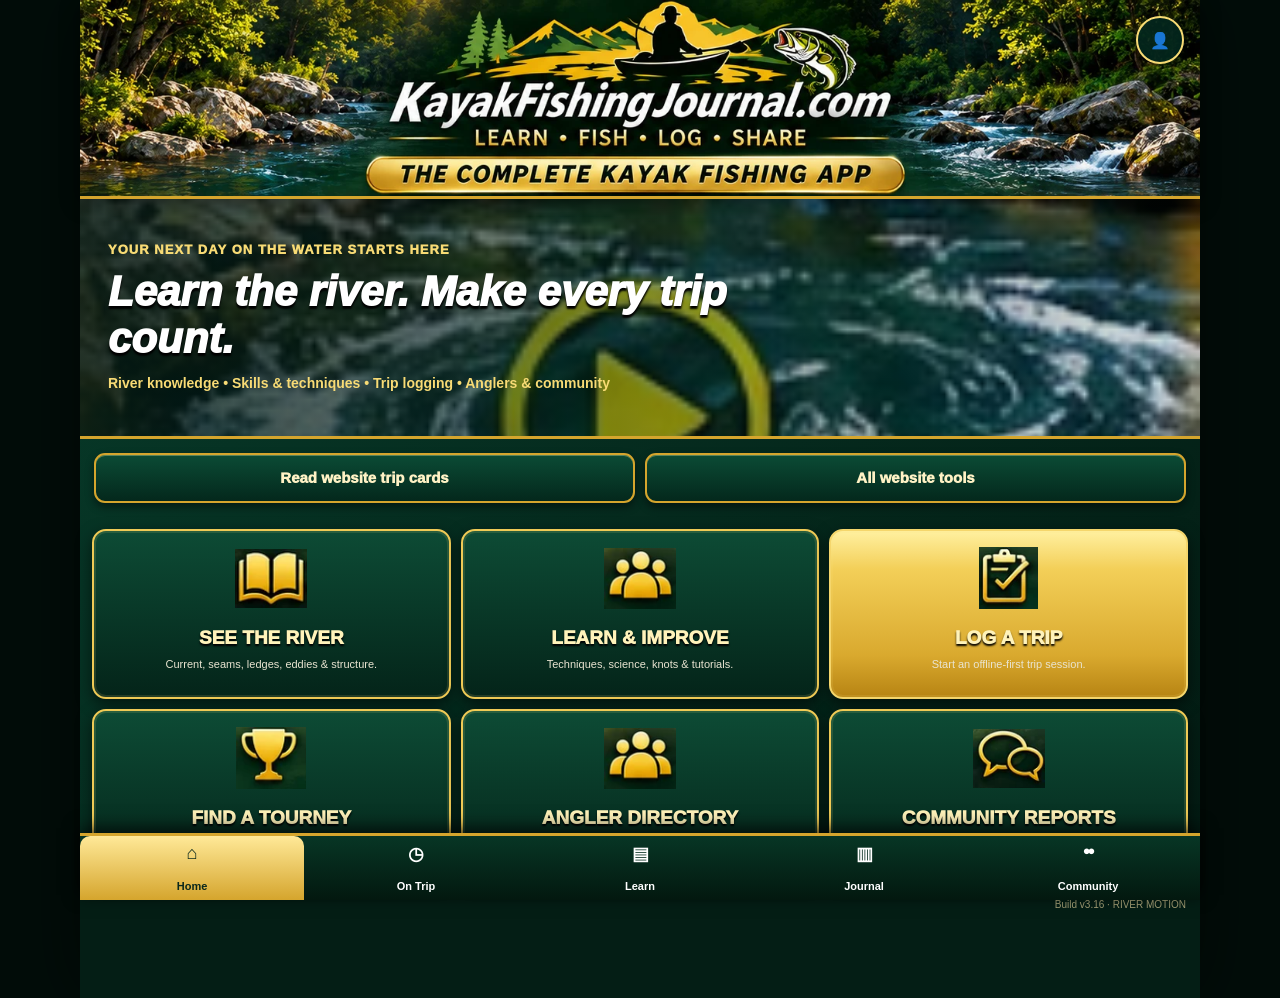
==== commit 6078ccbd: "Upgrade nine river tutorials with four-stage HD animated current, casts, retrieves and comparison vi" ====
--- a/index.html
+++ b/index.html
@@ -6,7 +6,7 @@
 <meta name="theme-color" content="#062f22">
 <title>Kayak Fishing Journal</title>
 <link rel="manifest" href="manifest.json">
-<link rel="stylesheet" href="styles-v315.css">
+<link rel="stylesheet" href="styles-v316.css">
 </head>
 <body>
 <header class="topbar">
@@ -58,7 +58,7 @@
 </section>
 
 <section class="page" data-route="lesson">
-    <div class="lesson-hero"><canvas id="lessonCanvas" width="640" height="360" aria-label="Animated river lesson"></canvas></div>
+    <div class="river-view-tools"><label>Teaching view<select id="riverView"><option value="auto">Best view for this feature</option><option value="side">Side view · depth &amp; structure</option><option value="kayak">Kayak view · cast &amp; position</option><option value="overview">River overview · current &amp; seams</option></select></label><button id="riverReplay">↻ Replay all 4 steps</button></div><div class="lesson-hero river-motion-stage"><canvas id="lessonCanvas" width="1920" height="1080" aria-label="Four-step animated river lesson" role="img"></canvas></div><p id="riverStageGuide" class="river-stage-guide"></p><div class="river-motion-legend"><span>◀ Cyan: current</span><span>┄ Gold: cast &amp; feature</span><span>┄ Coral: bait path</span><span>○ Green: comparison pass</span></div><label class="river-scrub">Lesson progress<input id="riverScrub" type="range" min="0" max="31.99" step="0.05" value="0" aria-label="Scrub the four-step river lesson"></label><p id="riverPlaybackStatus" class="river-playback-status" role="status">Step 1 of 4 · Paused</p>
     <div class="section-head"><div><small>TUTORIAL</small><h2 id="lessonTitle">Eddies & Backwater</h2></div></div>
     <div class="steps" id="lessonSteps"></div>
     <div class="control-row"><button id="prevLesson">Previous</button><button id="playLesson" class="primary">▶ Play</button><button id="nextLesson">Next</button></div>
@@ -189,7 +189,7 @@
 </main>
 
 <nav class="bottom-nav"><a href="#/home">Home</a><a href="#/on-trip">On Trip</a><a href="#/learn-hub">Learn</a><a href="#/journal">Journal</a><a href="#/community">Community</a></nav>
-<div class="build">Build v3.15 · COMPACT CARDS</div>
+<div class="build">Build v3.16 · RIVER MOTION</div>
 <script src="learn-data.js" defer></script>
 <script src="db.js" defer></script>
 <script src="journal-bridge.js" defer></script>
@@ -201,6 +201,7 @@
 <script src="trip-locations-v311.js" defer></script>
 <script src="science-data-v311.js" defer></script>
 <script src="public-reports-v314.js"></script>
-<script src="app-v314.js" defer></script>
+<script src="river-motion-v316.js" defer></script>
+<script src="app-v316.js" defer></script>
 </body>
 </html>
--- a/styles-v316.css
+++ b/styles-v316.css
@@ -0,0 +1,62 @@
+:root{--g:#062f22;--g2:#0b4935;--gold:#d9ae48;--gold2:#f3db97;--ivory:#f5f2e6;--ink:#17231d;--muted:#6c766f;--shadow:0 8px 24px rgba(0,0,0,.18)}*{box-sizing:border-box}html,body{margin:0;background:#0d1f18;color:var(--ink);font-family:-apple-system,BlinkMacSystemFont,"Segoe UI",sans-serif}body{padding-bottom:86px}.topbar{position:sticky;top:0;z-index:20;display:flex;align-items:center;justify-content:space-between;padding:12px 14px;background:linear-gradient(180deg,#0c4b37,#062f22);border-bottom:2px solid var(--gold);color:#fff}.brand{color:#fff;text-decoration:none;display:flex;flex-direction:column}.brand strong{font-size:18px}.brand span{font-size:11px;color:var(--gold2)}.profile-link{width:44px;height:44px;display:grid;place-items:center;border:2px solid var(--gold);border-radius:50%;text-decoration:none;background:#fff2}.page{display:none;min-height:calc(100vh - 150px);background:var(--ivory)}.page.active{display:block}.hero{min-height:265px;padding:28px 18px;display:flex;align-items:flex-end;color:white;background:linear-gradient(rgba(3,37,26,.2),rgba(3,37,26,.86)),url("https://npgallery.nps.gov/GetAsset/E1354DBB-155D-451F-67B7D2564D66FBDA/proxyhires.jpg") center/cover}.hero-copy small,.section-head small{color:var(--gold);font-weight:900;letter-spacing:.08em}.hero-copy h1{font-size:32px;line-height:1.02;margin:6px 0 8px}.hero-copy p{margin:0;color:#f7efd6}.tile-grid,.lesson-grid{display:grid;grid-template-columns:repeat(2,1fr);gap:10px;padding:12px}.tile,.lesson-card{display:flex;flex-direction:column;gap:5px;text-decoration:none;color:var(--ink);background:#fff;border:2px solid #d9c98d;border-radius:16px;padding:14px;box-shadow:var(--shadow);min-height:122px}.tile.accent{background:linear-gradient(#ffe985,#dfae34)}.tile b,.lesson-card b{font-size:17px;color:var(--g)}.tile span,.lesson-card span,.card span{color:var(--muted);font-size:13px}.section-head{display:flex;align-items:center;justify-content:space-between;padding:18px 14px 10px;background:linear-gradient(#0b4935,#062f22);color:#fff;border-bottom:2px solid var(--gold)}.section-head h2{margin:2px 0 0;font-size:25px}.small-btn{color:var(--g);background:var(--gold2);padding:9px 11px;border-radius:10px;text-decoration:none;font-weight:800}.lesson-card{padding:0;overflow:hidden}.lesson-card b,.lesson-card span{padding:0 10px}.lesson-card span{padding-bottom:10px}.lesson-img{height:105px;background:linear-gradient(rgba(3,33,24,.1),rgba(3,33,24,.45)),url("https://npgallery.nps.gov/GetAsset/E1354DBB-155D-451F-67B7D2564D66FBDA/proxyhires.jpg") center/cover}.link-list{padding:12px;display:grid;gap:8px}.link-list a,.button-link{display:flex;justify-content:space-between;align-items:center;background:#fff;border:2px solid #d9c98d;border-radius:13px;padding:14px;text-decoration:none;color:var(--g);font-weight:900}.lesson-hero{position:relative;height:275px;background:#133d2e;overflow:hidden}.lesson-photo{position:absolute;inset:0;background:linear-gradient(rgba(0,0,0,.04),rgba(0,0,0,.28)),url("https://npgallery.nps.gov/GetAsset/E1354DBB-155D-451F-67B7D2564D66FBDA/proxyhires.jpg") center/cover}.motion-overlay{position:absolute;inset:0}.flow{position:absolute;color:#6ee6ff;font-size:38px;text-shadow:0 2px 5px #000}.flow.a{right:12%;top:27%}.flow.b{right:30%;top:37%}.eddy-ring{position:absolute;left:34%;top:37%;width:122px;height:82px;border:7px dashed #ffd83d;border-radius:50%}.target{position:absolute;right:18%;bottom:25%;width:44px;height:44px;border:5px solid #ffe03e;border-radius:50%}.kayak{position:absolute;left:47%;bottom:8%;width:62px;height:24px;border-radius:60%;background:#d88329;border:3px solid #1e2a24}.motion-overlay.playing .flow{animation:flow 1.6s linear infinite}.motion-overlay.playing .eddy-ring{animation:spin 3s linear infinite}.motion-overlay.playing .target{animation:pulse 1.3s ease-in-out infinite}@keyframes flow{to{transform:translateX(-35px);opacity:.3}}@keyframes spin{to{transform:rotate(360deg)}}@keyframes pulse{50%{transform:scale(1.2)}}.steps{display:grid;grid-template-columns:repeat(4,1fr);gap:6px;padding:10px}.steps button{border:1px solid var(--gold);border-radius:999px;background:#fff;padding:10px 4px;font-size:11px;font-weight:800}.steps button.active{background:var(--gold);color:#13261d}.control-row{display:grid;grid-template-columns:1fr 1.2fr 1fr;gap:8px;padding:0 12px 12px}button,.button-link{min-height:48px;border-radius:12px;border:2px solid #caa648;background:#fff;color:var(--g);font-weight:900;font-size:15px}button.primary,.primary{background:linear-gradient(#ffe985,#dfae34)}.lesson-copy,.card,.trip-hud,.stats{margin:12px;background:#fff;border:2px solid #d9c98d;border-radius:15px;padding:14px;box-shadow:var(--shadow)}.lesson-copy h3{color:var(--g);margin-top:0}.stack{display:grid;gap:10px;padding:12px}.card{margin:0;display:flex;flex-direction:column;gap:8px}.link-card{text-decoration:none}.trip-hud{text-align:center}.trip-hud b{font-size:34px;color:var(--g)}.trip-hud span{display:block;color:var(--muted)}.stats{display:grid;grid-template-columns:repeat(3,1fr);gap:8px}.stats div{text-align:center}.stats b{display:block;font-size:22px;color:var(--g)}.action-grid{display:grid;grid-template-columns:repeat(2,1fr);gap:10px;padding:12px}.action-grid .button-link{justify-content:center}.profile-hero{text-align:center;padding:24px 12px;background:linear-gradient(#0b4935,#062f22);color:#fff}.profile-frame{width:118px;height:118px;margin:auto;border-radius:50%;overflow:hidden;border:5px solid var(--gold);box-shadow:0 0 0 4px var(--gold2);background:#285d47;position:relative;display:grid;place-items:center}.profile-frame img{position:absolute;inset:0;width:100%;height:100%;object-fit:cover}.profile-frame span{font-size:48px}.profile-hero h2{margin:14px 0 3px}.profile-hero>span{color:var(--gold2)}label{display:grid;gap:6px;font-weight:800;color:var(--g)}input,textarea,select{width:100%;font:inherit;padding:12px;border:1px solid #b8b7a8;border-radius:10px;background:#fff;color:#17231d}.password-row{display:grid;grid-template-columns:1fr auto;gap:8px}.password-row button{min-width:72px}.bottom-nav{position:fixed;left:0;right:0;bottom:0;z-index:30;display:grid;grid-template-columns:repeat(5,1fr);background:#062f22;border-top:2px solid var(--gold);padding-bottom:env(safe-area-inset-bottom)}.bottom-nav a{color:#fff;text-decoration:none;text-align:center;padding:12px 4px;font-size:11px;font-weight:800}.bottom-nav a.active{color:var(--gold2);background:#0b4935}.build{position:fixed;right:6px;bottom:74px;z-index:31;color:#fff8;font-size:9px;pointer-events:none}@media(min-width:700px){body{max-width:560px;margin:auto;background:#0b1511}.topbar,.bottom-nav{max-width:560px;margin:auto;left:50%;right:auto;transform:translateX(-50%);width:100%}}.scene-label{position:absolute;left:10px;right:10px;bottom:8px;z-index:8;background:#062f22d9;color:#fff;border:1px solid var(--gold);border-radius:9px;padding:7px 9px;font-weight:850;font-size:11px}.motion-overlay.step-0 .target,.motion-overlay.step-0 .kayak{opacity:.25}.motion-overlay.step-1 .kayak{opacity:.2}.motion-overlay.step-2 .target,.motion-overlay.step-2 .kayak{opacity:1}.motion-overlay.step-3 .target{box-shadow:0 0 0 12px #ffe03e30}.lane{position:absolute;top:0;bottom:0}.lane.fast{right:0;width:48%;background:linear-gradient(90deg,#7de8ff33,#2f9bb766)}.lane.slow{left:0;width:52%;background:linear-gradient(90deg,#214e3b22,#68a88933)}.seam-line{position:absolute;top:5%;bottom:5%;left:52%;width:5px;background:#fff7;border-radius:5px;box-shadow:0 0 0 2px #0003}.seam-target{left:49%;right:auto;bottom:36%}.seam-kayak{left:20%}.rock-shape{position:absolute;left:43%;top:33%;width:92px;height:72px;border-radius:48% 52% 45% 55%;background:radial-gradient(circle at 35% 30%,#a9a288,#5b594d 68%,#34352e);border:3px solid #2e312b;box-shadow:0 8px 10px #0006}.soft-pocket{position:absolute;left:43%;top:59%;width:110px;height:62px;border:5px dashed #ffe03e;border-radius:50%;transform:rotate(-8deg)}.boulder-target{left:59%;right:auto;bottom:20%}.ledge-shallow{position:absolute;left:0;top:0;width:50%;height:100%;background:#7f9f7838}.ledge-deep{position:absolute;right:0;top:0;width:50%;height:100%;background:#103a5d66}.ledge-edge{position:absolute;left:49%;top:0;bottom:0;width:10px;background:linear-gradient(#e8d89b,#7b693b);box-shadow:0 0 8px #0008}.ledge-target{left:56%;right:auto;bottom:42%}.riffle-rock{position:absolute;background:#6c6b60;border:3px solid #3b3c36;border-radius:50%;box-shadow:0 4px 8px #0006}.r1{left:26%;top:35%;width:54px;height:44px}.r2{left:49%;top:24%;width:64px;height:50px}.r3{left:67%;top:45%;width:48px;height:38px}.riffle-target{right:16%;bottom:18%}.tail-bank{position:absolute;top:0;bottom:0;width:24%;background:#2d4933aa}.tail-bank.left{left:0;clip-path:polygon(0 0,100% 18%,64% 100%,0 100%)}.tail-bank.right{right:0;clip-path:polygon(0 18%,100% 0,100% 100%,36% 100%)}.tail1{left:40%;top:22%;right:auto}.tail2{left:55%;top:38%;right:auto}.tail-target{left:47%;right:auto;bottom:18%}.motion-overlay.playing.scene-seam .seam-line{animation:seamGlow 1.4s ease-in-out infinite}.motion-overlay.playing.scene-boulder .soft-pocket{animation:pulse 1.5s ease-in-out infinite}.motion-overlay.playing.scene-ledge .ledge-edge{animation:ledgeGlow 1.3s ease-in-out infinite}.motion-overlay.playing.scene-riffle .riffle-rock{animation:rockPulse 1.8s ease-in-out infinite}.motion-overlay.playing.scene-tailout .tail1,.motion-overlay.playing.scene-tailout .tail2{animation:tailFlow 1.4s linear infinite}@keyframes seamGlow{50%{box-shadow:0 0 16px #ffe780}}@keyframes ledgeGlow{50%{filter:brightness(1.6)}}@keyframes rockPulse{50%{transform:translateY(3px)}}@keyframes tailFlow{to{transform:translateY(34px);opacity:.2}}#lessonCanvas{display:block;width:100%;height:100%;object-fit:cover;background:#214f5b}.knot-grid{display:grid;grid-template-columns:repeat(2,minmax(0,1fr));gap:10px;padding:12px}.knot-card{display:flex;flex-direction:column;align-items:stretch;text-align:left;gap:4px;min-height:175px;padding:10px;background:linear-gradient(180deg,#16221c,#0a1510);color:#fff;border:2px solid var(--gold);box-shadow:var(--shadow)}.knot-card.active{box-shadow:0 0 0 3px #f3db9755,0 8px 24px rgba(0,0,0,.25)}.knot-card b{font-size:18px;color:#fff}.knot-card span{font-size:13px;color:#f0ead6}.knot-card strong{margin-top:auto;color:var(--gold2);font-size:13px}.knot-mini{height:74px;border-radius:9px;background:#063e2e;overflow:hidden;border:1px solid #d9ae4877}.knot-mini svg{width:100%;height:100%}.knot-mini .hook{stroke:#ddd6c2;fill:none;stroke-width:6}.knot-guide{margin:12px;padding:14px;border:2px solid var(--gold);border-radius:18px;background:linear-gradient(#0d4a36,#073425);color:#fff;box-shadow:var(--shadow)}.knot-guide>small{font-weight:900;letter-spacing:.08em}.knot-guide h3{margin:8px 0 14px;color:var(--gold2);font-size:22px}.knot-stage{display:grid;grid-template-columns:1.05fr 1fr;gap:12px;align-items:center;border:1px solid var(--gold);border-radius:14px;padding:12px;background:#073526}#knotSvg{width:100%;min-height:210px;background:#063e2e;border-radius:12px}#knotSvg .hook{stroke:#ddd6c2;fill:none;stroke-width:7}#knotSvg.animate .knot-line{stroke-dasharray:700;stroke-dashoffset:700;animation:knotDraw .9s ease forwards}@keyframes knotDraw{to{stroke-dashoffset:0}}.knot-step-copy b{display:block;color:var(--gold2);font-size:17px}.knot-step-copy p{font-size:17px;line-height:1.35;color:#fff;margin-bottom:0}.knot-dots{display:flex;justify-content:center;gap:9px;padding:12px 0 2px}.knot-dot{width:16px;height:16px;min-height:16px;padding:0;border-radius:50%;border:2px solid var(--gold);background:transparent}.knot-dot.active{background:var(--gold)}.knot-controls{display:grid;grid-template-columns:1fr 1.2fr;gap:8px;margin-top:12px}.knot-controls button{min-height:52px}.directory-tools{display:grid;grid-template-columns:1fr auto;gap:8px;padding:12px;background:var(--ivory)}.directory-tools input{min-height:50px}.directory-tools button{padding:0 16px}.dir-count{margin:5px 0 0;color:var(--gold2);font-weight:800}.featured-angler{margin:12px;padding:14px;border:2px solid var(--gold);border-radius:18px;background:linear-gradient(180deg,#0c4a36,#062f22);color:#fff;box-shadow:var(--shadow);display:grid;grid-template-columns:auto 1fr;gap:12px;align-items:center}.featured-avatar{width:76px;height:76px;border-radius:16px;background:linear-gradient(#f3db97,#d9ae48);color:#062f22;border:3px solid #f7e8b7;display:grid;place-items:center;font-size:28px;font-weight:950}.featured-copy small{color:var(--gold2);font-weight:900}.featured-copy h3{margin:2px 0 2px;font-size:24px}.featured-copy p{margin:0;color:#eee5c9}.angler-stats{grid-column:1/-1;display:grid;grid-template-columns:repeat(4,1fr);background:#f7f1df;color:#111;border-radius:12px;overflow:hidden;border:1px solid var(--gold)}.angler-stats div{text-align:center;padding:9px 5px;border-right:1px solid #d8c48c}.angler-stats div:last-child{border-right:0}.angler-stats small{display:block;font-size:10px;text-transform:uppercase;font-weight:900}.angler-stats b{display:block;font-size:18px}.profile-pending{grid-column:1/-1;color:#efe5c9;border-top:1px solid #d9ae4866;padding-top:10px}.angler-grid{display:grid;grid-template-columns:repeat(2,minmax(0,1fr));gap:8px;padding:12px}.angler-row{min-height:64px;display:grid;grid-template-columns:auto 1fr auto;align-items:center;gap:9px;text-align:left;padding:8px;background:linear-gradient(#18251e,#0c1510);color:#fff;border:2px solid var(--gold);border-radius:12px}.angler-row span:nth-child(2){display:flex;flex-direction:column;min-width:0}.angler-row b{white-space:nowrap;overflow:hidden;text-overflow:ellipsis;font-size:14px}.angler-row small{color:#e9dfc2;font-size:10px}.angler-row strong{font-size:26px}.angler-avatar{width:42px;height:42px;border-radius:10px;background:linear-gradient(#f3db97,#d9ae48);color:#062f22;display:grid;place-items:center;font-weight:950}.community-directory-link{background:linear-gradient(#0b4935,#062f22);color:#fff}.community-directory-link b{color:var(--gold2)}.community-directory-link span{color:#eee5c9}.community-subhead{margin-top:4px}@media(max-width:390px){.knot-stage{grid-template-columns:1fr}.knot-controls{grid-template-columns:1fr 1fr}.angler-stats{grid-template-columns:repeat(2,1fr)}.angler-grid{grid-template-columns:1fr 1fr}.directory-tools{grid-template-columns:1fr}}.angler-row{grid-template-columns:auto 1fr auto;padding:7px 9px;min-height:60px}.angler-row span:nth-child(2){display:block}.angler-row b{font-size:15px;line-height:1.1}.angler-thumb{width:44px;height:44px;border-radius:10px;object-fit:cover;border:2px solid var(--gold2);background:#173f31}.featured-photo-wrap{width:92px;height:92px;border-radius:16px;overflow:hidden;border:3px solid var(--gold2);box-shadow:0 3px 10px #0005;background:#173f31}.featured-photo{width:100%;height:100%;object-fit:cover;display:block}.featured-avatar{display:none}@media(max-width:390px){.angler-grid{grid-template-columns:1fr 1fr}.angler-row{min-height:58px}.angler-thumb{width:40px;height:40px}.angler-row b{font-size:13px}.featured-photo-wrap{width:82px;height:82px}}[data-route="directory"]{overflow-x:hidden}[data-route="directory"] .directory-tools{display:grid!important;grid-template-columns:minmax(0,1fr) auto!important;gap:10px!important;padding:14px!important;align-items:center!important}[data-route="directory"] .directory-tools input{min-width:0!important;width:100%!important;height:52px!important}[data-route="directory"] .directory-tools button{width:auto!important;white-space:nowrap!important;height:52px!important;padding:0 18px!important}[data-route="directory"] .featured-angler{margin:12px 14px!important;padding:14px!important;display:grid!important;grid-template-columns:92px minmax(0,1fr)!important;gap:12px!important;align-items:center!important;background:linear-gradient(180deg,#0c4a36,#062f22)!important;border:2px solid var(--gold)!important;border-radius:18px!important;box-shadow:var(--shadow)!important;color:#fff!important;min-width:0!important}[data-route="directory"] .featured-photo-wrap{width:92px!important;height:92px!important;overflow:hidden!important;border-radius:14px!important;border:3px solid var(--gold2)!important;background:#173f31!important}[data-route="directory"] .featured-photo{width:100%!important;height:100%!important;display:block!important;object-fit:cover!important}[data-route="directory"] .featured-copy{min-width:0!important}[data-route="directory"] .featured-copy h3{margin:2px 0 4px!important;font-size:26px!important;line-height:1.05!important;color:#fff!important}[data-route="directory"] .featured-copy p{margin:0!important;color:#f1e7c7!important;font-size:15px!important}[data-route="directory"] .featured-copy small{color:var(--gold2)!important;font-size:11px!important;font-weight:900!important}[data-route="directory"] .angler-stats{grid-column:1/-1!important;display:grid!important;grid-template-columns:repeat(4,minmax(0,1fr))!important;width:100%!important;background:#f7f1df!important;color:#111!important;border:1px solid var(--gold)!important;border-radius:11px!important;overflow:hidden!important}[data-route="directory"] .angler-stats div{padding:9px 4px!important;text-align:center!important;border-right:1px solid #d7c58c!important;min-width:0!important}[data-route="directory"] .angler-stats div:last-child{border-right:0!important}[data-route="directory"] .angler-stats small{display:block!important;font-size:9px!important;line-height:1.05!important;text-transform:uppercase!important;font-weight:900!important;color:#262626!important}[data-route="directory"] .angler-stats b{display:block!important;margin-top:2px!important;font-size:18px!important;line-height:1!important;color:#111!important;white-space:nowrap!important}[data-route="directory"] .angler-grid{display:grid!important;grid-template-columns:repeat(2,minmax(0,1fr))!important;gap:9px!important;padding:12px 14px 18px!important;width:100%!important}[data-route="directory"] .angler-row{width:100%!important;min-width:0!important;min-height:60px!important;display:grid!important;grid-template-columns:46px minmax(0,1fr) 18px!important;gap:9px!important;align-items:center!important;padding:7px 9px!important;background:linear-gradient(180deg,#17241d,#0d1611)!important;color:#fff!important;border:2px solid var(--gold)!important;border-radius:12px!important;box-shadow:none!important;overflow:hidden!important}[data-route="directory"] .angler-thumb{width:46px!important;height:46px!important;border-radius:9px!important;object-fit:cover!important;border:2px solid var(--gold2)!important;background:#173f31!important}[data-route="directory"] .angler-row span:nth-child(2){min-width:0!important;display:block!important}[data-route="directory"] .angler-row b{display:block!important;font-size:15px!important;line-height:1.05!important;color:#fff!important;white-space:nowrap!important;overflow:hidden!important;text-overflow:ellipsis!important}[data-route="directory"] .angler-row strong{font-size:24px!important;line-height:1!important;color:#f4ecd0!important}@media(max-width:430px){[data-route="directory"] .directory-tools{grid-template-columns:1fr!important}[data-route="directory"] .directory-tools button{width:100%!important}[data-route="directory"] .featured-angler{grid-template-columns:78px minmax(0,1fr)!important}[data-route="directory"] .featured-photo-wrap{width:78px!important;height:78px!important}[data-route="directory"] .featured-copy h3{font-size:22px!important}[data-route="directory"] .angler-stats{grid-template-columns:repeat(2,minmax(0,1fr))!important}[data-route="directory"] .angler-stats div:nth-child(2){border-right:0!important}[data-route="directory"] .angler-stats div:nth-child(-n+2){border-bottom:1px solid #d7c58c!important}[data-route="directory"] .angler-grid{grid-template-columns:repeat(2,minmax(0,1fr))!important;gap:8px!important}[data-route="directory"] .angler-row{grid-template-columns:42px minmax(0,1fr) 16px!important;padding:6px 7px!important}[data-route="directory"] .angler-thumb{width:42px!important;height:42px!important}[data-route="directory"] .angler-row b{font-size:13px!important}}[data-route="directory"] .angler-grid{grid-template-columns:1fr!important;gap:8px!important}[data-route="directory"] .angler-row{grid-template-columns:52px minmax(0,1fr) 22px!important;min-height:64px!important;padding:8px 12px!important}[data-route="directory"] .angler-thumb{width:50px!important;height:50px!important;border-radius:10px!important}[data-route="directory"] .angler-row b{font-size:17px!important}@media(max-width:430px){[data-route="directory"] .angler-grid{grid-template-columns:1fr!important}[data-route="directory"] .angler-row{grid-template-columns:48px minmax(0,1fr) 20px!important}[data-route="directory"] .angler-thumb{width:46px!important;height:46px!important}[data-route="directory"] .angler-row b{font-size:16px!important}}.knot-guide-title{font-size:18px!important;margin:0 0 10px!important;color:var(--gold2)!important}.knot-stage{grid-template-columns:1fr!important;gap:10px!important}#knotSvg{min-height:290px!important}.knot-step-copy{text-align:center}.knot-step-copy b{font-size:14px!important;opacity:.8}.knot-step-copy p{font-size:18px!important;line-height:1.45!important;max-width:560px;margin:6px auto 0!important}.knot-line{transition:none!important}#knotSvg.slow-demo .guide-dot{filter:drop-shadow(0 0 5px #fff)}.knot-controls{grid-template-columns:1fr 1fr!important}:root{--kfj-green:#031f17;--kfj-green2:#063d2b;--kfj-green3:#0a5a3b;--kfj-black:#09100d;--kfj-gold:#d5a52d;--kfj-gold2:#f8db75;--kfj-gold3:#fff0a9;--kfj-ivory:#fff7df;--kfj-muted:#d5d0bd;--kfj-edge:#f4c74b;--kfj-shadow:0 8px 22px rgba(0,0,0,.42)}html,body{background:#020d09!important;color:#fff!important}body{background:radial-gradient(circle at 50% -15%,rgba(42,121,77,.36),transparent 34%),linear-gradient(180deg,#041b13,#021009 70%,#020b07)!important}.topbar{min-height:106px!important;padding:10px 58px 8px!important;display:grid!important;grid-template-columns:1fr!important;align-items:center!important;justify-items:center!important;background:linear-gradient(rgba(2,31,22,.88),rgba(2,31,22,.95)),url("https://npgallery.nps.gov/GetAsset/E1354DBB-155D-451F-67B7D2564D66FBDA/proxyhires.jpg") center/cover!important;border-bottom:3px solid var(--kfj-gold)!important;box-shadow:0 5px 18px rgba(0,0,0,.45)!important}.brand{position:relative!important;width:100%!important;max-width:420px!important;align-items:center!important;text-align:center!important;line-height:1!important;color:#fff!important;text-shadow:0 3px 2px #000,0 0 8px rgba(0,0,0,.8)!important}.brand:before{content:"";width:180px;height:30px;display:block;margin:0 auto -4px;background:linear-gradient(135deg,transparent 16%,#f5c937 17% 21%,transparent 22% 26%,#f5c937 27% 32%,transparent 33%) left 47%/65px 18px no-repeat,radial-gradient(circle at 50% 65%,#f7c936 0 24%,transparent 25%) center/40px 40px no-repeat;opacity:.95}.brand strong{font-style:italic!important;font-weight:950!important;font-size:clamp(23px,6vw,35px)!important;letter-spacing:-1.3px!important}.brand span{margin-top:5px!important;color:var(--kfj-gold2)!important;font-size:12px!important;font-weight:950!important;letter-spacing:.12em!important}.profile-link{position:absolute!important;right:14px!important;top:27px!important;width:48px!important;height:48px!important;border:2px solid var(--kfj-gold2)!important;background:linear-gradient(#0b5439,#063323)!important;color:white!important;box-shadow:0 3px 10px #0008!important}.page{background:linear-gradient(rgba(3,31,23,.97),rgba(2,20,14,.98)),url("https://npgallery.nps.gov/GetAsset/E1354DBB-155D-451F-67B7D2564D66FBDA/proxyhires.jpg") center top/cover fixed!important;color:#fff!important}.section-head{margin:0!important;padding:15px 16px 12px!important;background:linear-gradient(180deg,rgba(9,76,52,.94),rgba(2,41,29,.98))!important;border-top:1px solid #f4d66a55!important;border-bottom:3px solid var(--kfj-gold)!important;box-shadow:inset 0 -1px 0 #ffe99266,0 5px 12px #0005!important}.section-head small{display:block!important;color:#fff!important;font-size:12px!important;font-weight:800!important;letter-spacing:.04em!important;text-transform:none!important}.section-head h2{margin:2px 0 0!important;font-size:clamp(26px,8vw,42px)!important;line-height:.95!important;font-weight:1000!important;font-style:italic!important;letter-spacing:-.04em!important;text-transform:uppercase!important;text-shadow:0 3px 2px #000!important}.card,.lesson-copy,.trip-hud,.stats,.profile-hero,.knot-guide{background:linear-gradient(180deg,#102019,#080e0b)!important;color:#fff!important;border:2px solid var(--kfj-gold)!important;box-shadow:inset 0 0 0 1px #ffe58b33,var(--kfj-shadow)!important}.card b,.lesson-copy h3{color:#fff!important}.card span{color:#e7dec1!important}button,.button-link,.small-btn{border:2px solid var(--kfj-gold)!important;border-radius:11px!important;font-weight:950!important;box-shadow:inset 0 1px 0 #fff5a855,0 4px 8px #0007!important}button.primary,.primary,.small-btn,.tile.accent{color:#0b281c!important;background:linear-gradient(180deg,#fff0a0 0%,#f3cf58 23%,#d9a92e 75%,#b78413 100%)!important;border-color:#f5d66c!important}.button-link{background:linear-gradient(#0c5037,#062f22)!important;color:#fff!important}.tile-grid{padding:12px!important;gap:10px!important}.tile{position:relative!important;min-height:128px!important;padding:54px 12px 14px!important;display:flex!important;align-items:center!important;justify-content:center!important;text-align:center!important;background:linear-gradient(180deg,rgba(9,42,31,.92),rgba(5,20,15,.98))!important;color:#fff!important;border:2px solid var(--kfj-gold)!important;border-radius:14px!important;box-shadow:inset 0 0 0 1px #fff3a52b,var(--kfj-shadow)!important}.tile:before{position:absolute;top:10px;left:50%;transform:translateX(-50%);color:#ffd94c;font-size:34px;line-height:1;text-shadow:0 2px 2px #000}.tile[data-icon="book"]:before{content:"▤"}.tile[data-icon="learn"]:before{content:"✦"}.tile[data-icon="log"]:before{content:"✓"}.tile[data-icon="trophy"]:before{content:"♛"}.tile[data-icon="anglers"]:before{content:"●●●";font-size:23px;letter-spacing:-4px}.tile[data-icon="community"]:before{content:"◯◯";font-size:28px;letter-spacing:-7px}.tile b{color:#fff!important;font-size:18px!important;line-height:1.05!important;font-weight:1000!important;text-shadow:0 2px 2px #000!important}.tile span{display:block!important;color:#e4dbc2!important;font-size:11px!important;line-height:1.2!important;margin-top:5px!important}[data-route="home"] .hero{min-height:225px!important;padding:18px!important;align-items:flex-end!important;background:linear-gradient(rgba(0,25,18,.05),rgba(0,27,20,.85)),url("https://npgallery.nps.gov/GetAsset/E1354DBB-155D-451F-67B7D2564D66FBDA/proxyhires.jpg") center/cover!important;border-bottom:3px solid var(--kfj-gold)!important}[data-route="home"] .hero-copy{width:100%!important;text-align:center!important;padding:12px 10px!important;background:linear-gradient(90deg,transparent,#061e16dd 15%,#061e16ee 85%,transparent)!important}[data-route="home"] .hero-copy small{font-size:13px!important;color:var(--kfj-gold2)!important;font-weight:950!important}[data-route="home"] .hero-copy h1{margin:3px 0!important;font-size:28px!important;font-style:italic!important;font-weight:1000!important;color:#fff!important;text-shadow:0 3px 2px #000!important}[data-route="home"] .hero-copy p{color:var(--kfj-gold2)!important;font-weight:900!important}[data-route="see-water"] .lesson-grid{display:grid!important;grid-template-columns:repeat(3,minmax(0,1fr))!important;gap:8px!important;padding:10px!important}.lesson-card{min-height:150px!important;padding:0!important;overflow:hidden!important;background:#07130e!important;border:2px solid var(--kfj-gold)!important;border-radius:13px!important;box-shadow:inset 0 0 0 1px #fff29b22,0 5px 12px #0009!important}.lesson-img{height:105px!important;filter:saturate(1.18) contrast(1.05)!important;border-bottom:1px solid #f2cc59!important}.lesson-card b{color:#fff!important;font-size:13px!important;font-style:italic!important;font-weight:1000!important;line-height:1!important;text-transform:uppercase!important;text-shadow:0 2px 2px #000!important;padding:8px 6px 3px!important}.lesson-card span{color:#d8cfb5!important;font-size:9px!important;padding:0 6px 8px!important}.link-list a{background:linear-gradient(#0d5038,#082a20)!important;color:#fff!important;border:2px solid var(--kfj-gold)!important;box-shadow:var(--kfj-shadow)!important}[data-route="lesson"] .lesson-hero{margin:10px!important;height:auto!important;aspect-ratio:16/9!important;border:2px solid var(--kfj-gold)!important;border-radius:14px!important;overflow:hidden!important;box-shadow:var(--kfj-shadow)!important}#lessonCanvas{width:100%!important;height:100%!important}.steps{margin:0 8px!important;grid-template-columns:repeat(4,minmax(0,1fr))!important;gap:5px!important;padding:8px 0!important}.steps button{min-height:56px!important;padding:7px 3px!important;border:2px solid var(--kfj-gold)!important;background:linear-gradient(#0c4b35,#071b14)!important;color:#fff!important;font-size:11px!important}.steps button.active{background:linear-gradient(#ffe889,#d7a82c)!important;color:#08271c!important}.control-row{padding:0 10px 10px!important}.control-row button{background:linear-gradient(#0d4b35,#081b14)!important;color:#fff!important}.control-row button.primary{background:linear-gradient(#ffe889,#d7a82c)!important;color:#08271c!important}.lesson-copy{margin:0 10px 12px!important}[data-route="on-trip"] .trip-hud{margin:12px!important;min-height:165px!important;display:grid!important;place-items:center!important;background:linear-gradient(rgba(4,35,25,.42),rgba(4,25,18,.78)),url("https://npgallery.nps.gov/GetAsset/E1354DBB-155D-451F-67B7D2564D66FBDA/proxyhires.jpg") center/cover!important}[data-route="on-trip"] .trip-hud b{font-size:44px!important;color:#fff!important;text-shadow:0 3px 2px #000!important}[data-route="on-trip"] .trip-hud span{color:var(--kfj-gold2)!important;font-weight:900!important;text-transform:uppercase!important}[data-route="on-trip"] .stats{display:grid!important;grid-template-columns:repeat(3,1fr)!important;gap:7px!important;padding:8px!important;background:transparent!important;border:0!important;box-shadow:none!important}[data-route="on-trip"] .stats div{background:linear-gradient(#102119,#070e0b)!important;border:2px solid var(--kfj-gold)!important;border-radius:12px!important;padding:10px 4px!important}[data-route="on-trip"] .stats small{color:var(--kfj-gold2)!important;text-transform:uppercase!important;font-weight:900!important}[data-route="on-trip"] .stats b{color:#fff!important}.action-grid{gap:8px!important;padding:10px!important}.action-grid>*{min-height:58px!important;background:linear-gradient(#0d4d36,#071b14)!important;color:#fff!important}[data-route="on-trip"] #startTripBtn{background:linear-gradient(#ffe889,#d5a52d)!important;color:#08271c!important}[data-route="journal"] .stack,[data-route="tournaments"] .stack,[data-route="techniques"] .stack,[data-route="science"] .stack{padding:10px!important;gap:8px!important}[data-route="journal"] .card,[data-route="tournaments"] .card,[data-route="techniques"] .card,[data-route="science"] .card{min-height:72px!important;justify-content:center!important}[data-route="directory"] .directory-tools{background:transparent!important;padding:12px!important}[data-route="directory"] .directory-tools input{background:#062d21!important;border:2px solid var(--kfj-gold)!important;color:#fff!important;border-radius:12px!important}[data-route="directory"] .directory-tools input::placeholder{color:#d5ccb5!important}[data-route="directory"] .featured-angler{background:linear-gradient(180deg,#0b4b35,#061f17)!important;border:2px solid var(--kfj-gold)!important}[data-route="directory"] .angler-row{background:linear-gradient(180deg,#111c16,#060b08)!important;border:2px solid var(--kfj-gold)!important}[data-route="directory"] .angler-row b{font-size:17px!important}[data-route="community"] .community-directory-link{background:linear-gradient(#0b4e36,#061f17)!important;border:2px solid var(--kfj-gold)!important}.profile-hero{margin:0!important;border-radius:0!important;border-left:0!important;border-right:0!important;background:linear-gradient(#0a5138,#05251b)!important}.profile-frame{border-color:var(--kfj-gold)!important;box-shadow:0 0 0 4px #ffe98c55,0 5px 15px #000!important}label{color:#fff!important}input,textarea,select{background:#061c14!important;color:#fff!important;border:1px solid #b69539!important}.knot-grid{grid-template-columns:1fr!important;gap:8px!important;padding:10px!important}.knot-card{min-height:78px!important;display:grid!important;grid-template-columns:76px minmax(0,1fr) auto!important;grid-template-rows:auto auto!important;align-items:center!important;column-gap:10px!important;padding:8px!important;background:linear-gradient(#14231b,#070d0a)!important;border:2px solid var(--kfj-gold)!important}.knot-mini{grid-row:1/3;width:76px;height:58px!important}.knot-card b{font-size:17px!important}.knot-card span{font-size:11px!important}.knot-card strong{grid-column:3;grid-row:1/3;color:var(--kfj-gold2)!important;font-size:11px!important}.knot-guide{margin:10px!important;background:linear-gradient(#0b4b35,#052319)!important}#knotSvg{background:#052c20!important;border:1px solid #c59b2a!important}.bottom-nav{background:linear-gradient(180deg,#073625,#03180f)!important;border-top:3px solid var(--kfj-gold)!important;box-shadow:0 -5px 16px #000b!important}.bottom-nav a{position:relative!important;min-height:64px!important;display:flex!important;align-items:flex-end!important;justify-content:center!important;padding:28px 3px 8px!important;color:#fff!important;font-weight:900!important;font-size:11px!important}.bottom-nav a:before{position:absolute;top:7px;left:50%;transform:translateX(-50%);color:#fff;font-size:18px}.bottom-nav a[href="#/home"]:before{content:"⌂"}.bottom-nav a[href="#/on-trip"]:before{content:"◷"}.bottom-nav a[href="#/learn-hub"]:before{content:"▤"}.bottom-nav a[href="#/journal"]:before{content:"▥"}.bottom-nav a[href="#/community"]:before{content:"●●";font-size:13px;letter-spacing:-3px}.bottom-nav a.active{color:#09271c!important;background:linear-gradient(#ffe998,#d5a52d)!important;border-radius:10px 10px 0 0!important}.bottom-nav a.active:before{color:#09271c!important}.build{opacity:.35!important}@media(max-width:420px){.topbar{min-height:96px!important;padding-left:52px!important;padding-right:52px!important}.brand strong{font-size:22px!important}.brand span{font-size:10px!important}[data-route="see-water"] .lesson-grid{grid-template-columns:repeat(2,minmax(0,1fr))!important}.tile{min-height:118px!important}.section-head h2{font-size:30px!important}.bottom-nav a{font-size:10px!important}}.bait-intro{margin:10px;padding:12px 14px;border:2px solid var(--kfj-gold);border-radius:14px;background:linear-gradient(#0c4a35,#061f17);box-shadow:var(--kfj-shadow);display:flex;flex-direction:column;gap:3px}.bait-intro b{color:var(--kfj-gold2);font-size:18px}.bait-intro span{color:#eee4c8;font-size:12px}.bait-grid{display:grid;grid-template-columns:1fr;gap:8px;padding:10px}.bait-card{display:grid;grid-template-columns:92px minmax(0,1fr) 20px;gap:10px;align-items:center;min-height:94px;padding:8px 10px;text-decoration:none;background:linear-gradient(180deg,#14231b,#070d0a);border:2px solid var(--kfj-gold);border-radius:13px;box-shadow:var(--kfj-shadow);color:#fff}.bait-thumb{height:72px;display:grid;place-items:center;background:#073324;border:1px solid #d5a52d88;border-radius:10px;overflow:hidden}.bait-thumb svg{width:100%;height:100%}.bait-card-copy{min-width:0;display:flex;flex-direction:column;gap:4px}.bait-card-copy b{font-size:17px;color:#fff;line-height:1.05}.bait-card-copy small{font-size:11px;color:#dcd3b8;white-space:nowrap;overflow:hidden;text-overflow:ellipsis}.bait-card>strong{font-size:28px;color:#f3e6b5}.bait-stat-badge{align-self:flex-start;padding:3px 7px;border-radius:999px;background:linear-gradient(#f7db72,#c99a25);color:#08261b;font-size:10px;font-weight:950}.bait-stat-badge.secondary{background:#0b4d36;color:#f7e7a6;border:1px solid #d5a52d}.bait-hero{margin:10px;display:grid;grid-template-columns:1.15fr .85fr;gap:8px;min-height:150px}.bait-art,.bait-community-stat{border:2px solid var(--kfj-gold);border-radius:14px;background:linear-gradient(#0c4a35,#061f17);box-shadow:var(--kfj-shadow)}.bait-art{display:grid;place-items:center;padding:10px}.bait-art svg{width:100%;height:125px}.bait-community-stat{padding:12px;display:flex;flex-direction:column;justify-content:center;gap:6px}.bait-community-stat b{color:var(--kfj-gold2);font-size:18px}.bait-community-stat span{color:#fff;font-size:12px;line-height:1.3}.bait-tabs{display:grid;grid-template-columns:repeat(3,1fr);gap:6px;padding:0 10px 10px}.bait-tab{min-height:46px;background:linear-gradient(#0d5038,#071d15);color:#fff}.bait-tab.active{background:linear-gradient(#ffe995,#d5a52d);color:#06261b}.bait-animation{margin:0 10px 10px;border:2px solid var(--kfj-gold);border-radius:14px;overflow:hidden;background:#062b20;box-shadow:var(--kfj-shadow)}#baitMotion{display:block;width:100%;aspect-ratio:640/300;background:#123f4a}.bait-animation button{width:calc(100% - 20px);margin:10px;min-height:52px}.bait-lesson-content{margin:0 10px 10px}.bait-info-panel{padding:14px;border:2px solid var(--kfj-gold);border-radius:14px;background:linear-gradient(#102119,#070e0b);box-shadow:var(--kfj-shadow)}.bait-info-panel h3{margin:0 0 8px;color:var(--kfj-gold2);font-size:17px}.bait-info-panel h3:not(:first-child){margin-top:14px}.bait-info-panel p{margin:0;color:#fff;line-height:1.45}.bait-info-panel ul{margin:6px 0 0;padding-left:20px;color:#fff}.bait-chip-row{display:flex;flex-wrap:wrap;gap:6px;margin-top:12px}.bait-chip-row span{padding:5px 8px;border-radius:999px;background:#0b4d36;border:1px solid var(--kfj-gold);color:#fff;font-size:11px;font-weight:800}.bait-water-grid{display:grid;grid-template-columns:repeat(2,minmax(0,1fr));gap:6px}.bait-water-grid span{padding:8px;border:1px solid #c9a541;border-radius:9px;background:#092b1f;color:#fff;font-size:12px}.community-proof{display:flex;align-items:center;gap:12px;margin-bottom:14px;padding:10px;border-radius:11px;background:linear-gradient(#f5dc7b,#d3a42d);color:#08261b}.community-proof b{font-size:34px}.community-proof span{font-size:11px;font-weight:900;line-height:1.2}.bait-actions{display:grid;grid-template-columns:1fr;gap:7px;padding:0 10px 14px}@media(min-width:520px){.bait-grid{grid-template-columns:repeat(2,minmax(0,1fr))}}@media(max-width:390px){.bait-card{grid-template-columns:78px minmax(0,1fr) 18px}.bait-thumb{height:62px}.bait-hero{grid-template-columns:1fr}.bait-water-grid{grid-template-columns:1fr}}
+/* Recovered approved river photography */
+.lesson-card .lesson-img{position:relative;background:#062f22;overflow:hidden}.lesson-card .lesson-img img{display:block;width:100%;height:100%;object-fit:cover}.lesson-card .lesson-img::before,.lesson-card .lesson-img::after{display:none}.control-row button{min-height:52px;touch-action:manipulation}.control-row button:disabled{opacity:.45}.lesson-hero canvas{display:block;width:100%;height:auto}
+
+.bait-animation #baitMotion{width:100%;height:auto;display:block;background:#123e3a}.side-legend,.side-note,#sideStatus{display:block;padding:8px 12px;margin:0;line-height:1.5}.side-legend{color:#f5dc96}.side-controls{display:flex;gap:8px;padding:8px}.side-controls button{min-height:54px;flex:1;touch-action:manipulation}.side-controls #playBaitMotion{width:auto;margin:0;flex:2}.side-scrub{display:block;padding:8px 12px}.side-scrub input{width:100%;min-height:48px;accent-color:#efc94b}#sideZoom{margin:8px 12px;min-height:50px}.side-note{font-size:12px;color:#e3e8dc}.side-controls button:disabled{opacity:.45}@media(prefers-reduced-motion:reduce){.side-note{display:block}}
+
+.bait-example{margin:0;width:100%;display:flex;flex-direction:column;align-items:center;gap:12px}.bait-art .bait-example-photo{width:100%;height:180px;object-fit:contain;padding:14px;filter:drop-shadow(0 2px 1px #f4dc9655) drop-shadow(0 5px 4px #0008)}.bait-example figcaption{padding:10px 12px;width:100%;text-align:left;line-height:1.5;border-top:1px solid #d8b65080}.bait-example figcaption strong,.bait-example figcaption span{display:block}.bait-example figcaption strong{color:#ffe19a;font-size:12px;letter-spacing:.07em}.bait-example figcaption span{color:#fff;font-size:14px}.bait-thumb .bait-example-photo{width:100%;height:80px;object-fit:contain;filter:drop-shadow(0 3px 3px #0009)}.bait-community-stat small{display:block;color:#f0dca4;margin:5px 0}.bait-art{min-width:0}@media(max-width:600px){.bait-art .bait-example-photo{height:190px}.bait-example figcaption span{font-size:15px}}
+
+/* Full-width bait examples with original proportions. */
+.bait-hero{grid-template-columns:minmax(0,1fr);gap:10px}.bait-hero .bait-art{padding:0;overflow:hidden}.bait-art .bait-example-photo{display:block;width:100%;height:auto;max-height:none;object-fit:contain;padding:20px;box-sizing:border-box}.bait-example{gap:0}.bait-example figcaption{box-sizing:border-box;padding:14px 18px}.bait-community-stat{min-width:0}
+
+.science-topic{text-decoration:none;color:inherit;min-height:100px;touch-action:manipulation}.science-topic:hover,.science-topic:focus-visible{outline:3px solid #ffe184;background:#0c4935}.science-open{color:#ffe184;font-size:14px}.science-detail h3{margin:0 0 8px;color:#ffe184;font-size:21px}.science-detail p{margin:0;font-size:17px;line-height:1.65}.science-detail .button-link{margin-top:8px;min-height:52px}.science-paging{display:grid;gap:10px}.science-paging a{min-height:52px}.science-detail small{color:#f3db97}
+
+.bait-hero{grid-template-columns:minmax(0,1fr)}.bait-art .bait-example-photo{width:100%;height:auto;max-height:none}
+.location-panel{margin:10px}.location-panel summary,.journal-report summary{cursor:pointer;min-height:52px;padding:12px 0;color:#ffe184;font-weight:800;font-size:18px}.location-panel label{display:block;margin:12px 0}.location-panel input:not([type=checkbox]),.location-panel textarea,.location-panel select{display:block;width:100%;box-sizing:border-box;min-height:52px;padding:10px;font-size:16px;border:2px solid #c4a14a;border-radius:10px;background:#f8f3df;color:#102c22}.location-panel button{min-height:52px;margin:6px 0;touch-action:manipulation}.location-check{display:flex!important;align-items:center;gap:12px;min-height:48px}.location-check input{width:26px;height:26px;accent-color:#f1ce61}.location-panel fieldset{margin:14px 0;border:1px solid #c4a14a;border-radius:10px}.location-panel legend{color:#ffe184}.location-coordinates{display:grid;grid-template-columns:1fr 1fr;gap:12px}.trip-location{border-top:1px solid #c4a14a88;padding:12px 0;margin-top:8px}.trip-location b,.trip-location span,.trip-location small{display:block;line-height:1.6}.trip-location p{white-space:pre-wrap;overflow-wrap:anywhere}.journal-report{border-top:1px solid #c4a14a88;margin-top:12px}.location-panel p{line-height:1.6}.loc-remove{font-size:14px}#locStatus{color:#ffe184;white-space:pre-wrap}.location-panel label,.trip-location{overflow-wrap:anywhere}
+
+.trip-science{margin:12px 0;padding:12px;border:1px solid #bca155;border-radius:12px;background:#073b2c}.trip-science h4{margin:0 0 8px;color:#ffe184}.science-snapshot-grid{display:grid;grid-template-columns:repeat(2,minmax(0,1fr));gap:8px}.science-snapshot-grid>div{padding:10px;background:#052b21;border-radius:8px;overflow-wrap:anywhere}.science-snapshot-grid small,.science-snapshot-grid b{display:block;line-height:1.5}.science-snapshot-grid small{color:#f3db97}.science-reference,.science-source{font-size:13px;line-height:1.6;color:#e9e5d6}.trip-science p,.trip-science li{line-height:1.65}.trip-science summary,#scienceDataPanel summary{cursor:pointer;min-height:48px;color:#ffe184;padding:10px 0}#scienceDataPanel{margin-top:18px;border-top:2px solid #bca155;padding-top:14px}#scienceDataPanel h3{color:#ffe184}#scStatus{color:#ffe184;line-height:1.6}#scienceDataPanel button:disabled{opacity:.5}
+
+.location-panel [hidden]{display:none!important}
+
+/* v3.12: one centered shell; original artwork with real HTML controls. */
+html{background:#03140e}body{max-width:1120px!important;margin:0 auto!important;background:#041e15!important;padding-bottom:88px;box-shadow:0 0 70px #0008;min-width:0}
+.topbar{position:relative!important;top:auto!important;left:auto!important;right:auto!important;transform:none!important;max-width:none!important;width:100%!important;margin:0!important;padding:0!important;min-height:0!important;display:block!important;overflow:hidden;background:#05251a!important}
+.topbar .brand{display:block!important;max-width:none!important;width:100%!important;margin:0!important;line-height:0!important}.brand:before{display:none!important}.brand-art{display:block;width:100%;height:auto}.profile-link{position:absolute!important;right:16px!important;top:16px!important;width:44px;height:44px;background:#03261de8!important;box-shadow:0 2px 8px #0008}
+#app{width:100%;min-width:0}.page{min-height:calc(100vh - 280px);background:linear-gradient(135deg,#073a29,#031a12)!important}.bottom-nav{max-width:1120px!important;width:100%!important;left:50%!important;right:auto!important;transform:translateX(-50%)!important;margin:0!important}.build{position:static!important;display:block;text-align:right;padding:8px 14px 0;color:#e8d7a0!important;opacity:.7!important;font-size:10px}
+[data-route="home"] .hero{min-height:240px!important;background:linear-gradient(90deg,#031c16d9,#031c1620),url("assets/river/eddy.webp") center 48%/cover!important;padding:28px!important;align-items:center!important}.hero-copy{max-width:700px}[data-route="home"] .hero-copy{background:none!important;text-align:left!important;padding:0!important}[data-route="home"] .hero-copy h1{font-size:clamp(25px,3.5vw,42px)!important;line-height:1.12!important;margin:10px 0!important}[data-route="home"] .hero-copy p{font-size:14px;line-height:1.6}
+.tile-grid,.lesson-grid{gap:16px;padding:20px}.tile{position:relative!important;min-height:170px!important;padding:90px 16px 20px!important;border:2px solid #efca56!important;box-shadow:inset 0 0 0 2px #f5db7920,0 5px 15px #0008!important;background:linear-gradient(#0d4b35,#042419)!important;transition:transform .18s,box-shadow .18s}.tile:hover{transform:translateY(-3px);box-shadow:0 0 18px #e9c14455!important}.tile:before{content:""!important;width:72px;height:62px;top:16px!important;background:url("assets/brand/book-v312.webp") center/contain no-repeat!important}.tile[data-icon="learn"]:before{background-image:url("assets/brand/anglers-v312.webp")!important}.tile[data-icon="log"]:before{background-image:url("assets/brand/log-v312.webp")!important}.tile[data-icon="trophy"]:before{background-image:url("assets/brand/trophy-v312.webp")!important}.tile[data-icon="anglers"]:before{background-image:url("assets/brand/anglers-v312.webp")!important}.tile[data-icon="community"]:before{background-image:url("assets/brand/community-v312.webp")!important}.tile b{color:#fff3ba!important;font-size:19px!important}.tile span{line-height:1.5;color:#e9e4d1!important}
+.section-head{justify-content:flex-start!important;gap:16px;padding:22px 20px!important;background:linear-gradient(100deg,#0a4b34,#04261c)!important}.section-emblem{flex:none;width:68px;height:60px;object-fit:contain;border-radius:10px}.section-head h2{font-size:clamp(24px,3.5vw,38px)!important;line-height:1.12}.section-head .small-btn{margin-left:auto}.lesson-img{height:180px!important}.lesson-card{transition:transform .18s}.lesson-card:hover{transform:translateY(-3px)}.lesson-card b{font-size:19px!important}.lesson-card span{line-height:1.5}.stack{padding:20px;gap:16px}.card,.location-panel,.trip-hud,.stats{border-color:#dbb43e!important;box-shadow:inset 0 0 0 1px #ffdf7730,0 5px 16px #0007!important}.science-topic{padding:24px!important}.science-topic b{font-size:20px}.science-topic span{line-height:1.6}.trip-hud{padding:25px;background:linear-gradient(#042117aa,#042117ef),url("assets/brand/river-banner-v312.webp") center/cover!important}.trip-hud b{color:#ffe49a!important;font-size:48px}.trip-hud span{color:#eee2b9!important}.lesson-hero{height:auto;aspect-ratio:16/9}.lesson-hero canvas{height:auto!important}a:focus-visible,button:focus-visible,summary:focus-visible{outline:3px solid #fff2a6;outline-offset:4px}
+@media(min-width:800px){.tile-grid,.lesson-grid{grid-template-columns:repeat(3,minmax(0,1fr))!important}.bait-grid{grid-template-columns:repeat(3,minmax(0,1fr))!important}.section-head{min-height:112px}.location-panel{margin:20px}.science-snapshot-grid{grid-template-columns:repeat(3,minmax(0,1fr))}.action-grid{grid-template-columns:repeat(3,minmax(0,1fr))}.lesson-copy{padding:24px}.lesson-hero{max-height:560px}.section-head p{margin-bottom:0}}
+@media(max-width:599px){.brand-art{width:150%;max-width:none;margin-left:-25%;}.profile-link{right:8px!important;top:8px!important;width:36px!important;height:36px!important}.tile-grid,.lesson-grid{gap:10px;padding:12px}.tile{min-height:158px!important;padding:82px 10px 14px!important}.tile b{font-size:16px!important}.tile span{font-size:12px}.section-head{gap:10px;padding:16px 12px!important}.section-emblem{width:48px;height:44px}.section-head small{font-size:10px}.stack{padding:12px}.lesson-img{height:125px!important}[data-route="home"] .hero{min-height:200px!important;padding:20px!important}.science-snapshot-grid{grid-template-columns:repeat(2,minmax(0,1fr))}}
+@media(prefers-reduced-motion:reduce){.tile,.lesson-card{transition:none}.tile:hover,.lesson-card:hover{transform:none}}
+
+/* v3.13: one public collection reused by cards, reports and author displays. */
+.report-gallery{display:grid;grid-template-columns:repeat(2,minmax(0,1fr));gap:20px}.migrated-card{min-width:0;border:2px solid #d9ae48;border-radius:18px;overflow:hidden;background:linear-gradient(#0a4934,#031c14);box-shadow:0 7px 20px #0008;color:#f5f2e6}.migrated-card-photo{position:relative;height:250px;background:#082e21}.migrated-card-photo img{width:100%;height:100%;object-fit:contain}.migrated-card-photo>span{position:absolute;bottom:0;left:0;right:0;background:#031d16e8;color:#ffe18b;padding:10px 14px;font-size:11px;font-weight:900;letter-spacing:.1em}.migrated-card-copy{padding:18px}.migrated-card-copy h3{font-size:25px;line-height:1.15;margin:8px 0 12px;color:#fff0b4}.migrated-card-copy>a:not(.button-link){color:#ffe49e;font-weight:800;display:inline-block;min-height:44px;line-height:1.6}.migrated-stats{display:grid;grid-template-columns:repeat(2,minmax(0,1fr));gap:8px}.migrated-stats>div{background:#031d16;border:1px solid #d9ae4870;border-radius:10px;padding:12px;text-align:center}.migrated-stats small,.migrated-stats b{display:block}.migrated-stats small{color:#d8cfb2;font-size:11px}.migrated-stats b{color:#ffe09a;font-size:23px;margin-top:5px}.migrated-card-copy p{color:#ede3c6;line-height:1.6}.collection-note{line-height:1.6;color:#e6d9b4}.collection-tabs,.report-actions{display:flex;flex-wrap:wrap;gap:10px;padding:14px}.collection-tabs>a,.report-actions>*{flex:1;min-width:180px;justify-content:center;text-align:center}.report-search{padding:14px 20px}.report-search label{color:#ffe49e;gap:8px}.report-search input{font-size:16px;min-height:52px}.full-report,.report-science{padding:24px;border:1px solid #bd9c41;border-radius:14px;background:#052b1f;line-height:1.8;overflow-wrap:anywhere}.full-report h3,.report-science h3,.angler-reports h3{color:#ffe49e}.full-report p{font-size:17px;color:#f4efde}.report-photos{display:grid;grid-template-columns:repeat(3,minmax(0,1fr));gap:10px}.report-photos img{width:100%;height:210px;object-fit:contain;background:#031a12;border-radius:10px}.report-actions{padding:0}.profile-affiliations{display:flex;flex-wrap:wrap;gap:8px;padding:16px}.profile-affiliations span{padding:7px 10px;border:1px solid #b9953e;border-radius:8px;color:#f3db97}.angler-reports{padding:18px;grid-column:1/-1}.angler-reports .report-gallery{grid-template-columns:1fr}.angler-reports .migrated-card-photo{height:230px}.featured-angler{overflow:hidden!important}.featured-copy p{line-height:1.65!important}.featured-photo{object-fit:contain!important}.best-five-summary{color:#ffe49e!important;font-weight:900}#reportDetail>.migrated-card{max-width:650px;width:100%;margin:auto}#reportShareStatus{overflow-wrap:anywhere}
+@media(max-width:699px){.report-gallery{grid-template-columns:1fr}.migrated-card-photo{height:280px}.report-photos{grid-template-columns:repeat(2,minmax(0,1fr))}.report-photos img{height:190px}.full-report,.report-science{padding:16px}.collection-tabs{padding:12px}.collection-tabs>a{min-width:130px;font-size:13px}.migrated-card-copy h3{font-size:24px}}
+
+.profile-affiliations{grid-column:1/-1}.collection-note{grid-column:1/-1}.report-search label{display:grid}
+
+/* Approved Trip Card template: original scenic artwork, ivory panels and gold shields. */
+.template-trip-card{background:#f6efd9!important;color:#10291c!important;border:3px solid #d9b94c!important;border-radius:15px!important;box-shadow:0 8px 24px #0008!important;container-type:inline-size}.trip-card-scenic{display:flex;gap:16px;padding:20px 16px 30px;min-height:190px;align-items:center;background:linear-gradient(90deg,#001d1399,#001d1360),url('assets/cards/river-v314.webp') center/cover;color:white;border-top:6px solid #f3d87a}.trip-card-portrait{width:25%;aspect-ratio:1/1.12;object-fit:cover;object-position:50% 30%;border:3px solid #f5d66d;border-radius:15px;box-shadow:0 3px 8px #0009}.portrait-empty{display:grid;place-items:center;font-size:48px;background:#083f2b}.trip-card-identity{flex:1;min-width:0;text-shadow:0 2px 3px #000}.trip-card-identity h3{color:#fff!important;font-size:clamp(24px,5cqw,38px);margin:0 0 10px;font-weight:950}.trip-card-identity p{margin:5px 0;color:#fff;font-size:clamp(14px,3.5cqw,21px);font-weight:800;line-height:1.2}.trip-card-identity a{color:#ffe59b;display:inline-block;padding:8px 0;min-height:44px;font-weight:800}.trip-card-shields{display:grid;grid-template-columns:repeat(4,minmax(0,1fr));gap:7px;padding:0 10px;margin-top:-17px;position:relative;filter:drop-shadow(0 4px 3px #0007)}.trip-shield{min-height:106px;background:linear-gradient(140deg,#fff2a7,#f9ce43 55%,#d9a910);clip-path:polygon(8% 0,92% 0,100% 9%,100% 83%,50% 100%,0 83%,0 9%);padding:10px 3px 22px;text-align:center;border-top:2px solid #fff8c3;color:#061e13}.trip-shield small{display:block;font-weight:900;line-height:1.05;font-size:clamp(11px,3cqw,18px);min-height:36px}.trip-shield b{display:block;font-family:'Arial Narrow','Roboto Condensed',Impact,sans-serif;font-stretch:condensed;font-size:clamp(23px,6.7cqw,43px);line-height:1.15;letter-spacing:-1px}.trip-card-panels{padding:12px;display:grid;gap:14px}.trip-card-band{margin:0!important;background:linear-gradient(#004124,#002814),url('assets/cards/contour-v314.webp');border-radius:10px 10px 6px 6px;padding:10px 12px;color:#fff!important;font-weight:950;font-size:clamp(18px,4.5cqw,28px);line-height:1.15;display:flex;align-items:center;gap:9px}.trip-card-band>span{font-size:26px;flex:none}.trip-card-band small{font-size:.6em;color:#fff;font-weight:700}.trip-card-ivory{border-radius:8px 8px 14px 14px;background:linear-gradient(105deg,#fffdf2,#f5e8c8);padding:12px;box-shadow:0 3px 6px #52401d45}.trip-conditions{border-collapse:collapse;width:100%;font-size:clamp(12px,3.1cqw,18px);line-height:1.4;color:#111f17}.trip-conditions th,.trip-conditions td{text-align:left;border-bottom:1px solid #b8a47399;padding:8px 5px;vertical-align:middle}.trip-conditions tr:last-child>*{border-bottom:0}.trip-conditions th{width:42%;font-weight:900}.trip-conditions th span{display:inline-block;width:26px;color:#075233;font-size:22px;vertical-align:middle}.trip-conditions td{font-weight:700;border-left:1px solid #b8a47388}.worked-baits{display:flex;justify-content:center;gap:0;flex-wrap:wrap}.worked-bait{margin:0;padding:4px 8px;flex:1 1 28%;min-width:0;text-align:center;border-right:1px solid #b59b62}.worked-bait:last-child{border:0}.worked-bait img{display:block;width:100%;height:86px;object-fit:contain;filter:drop-shadow(0 3px 2px #0004)}.worked-bait figcaption{font-size:clamp(12px,3.1cqw,18px);font-weight:900;line-height:1.2;margin-top:8px}.bait-example-note{margin:7px 2px 0;font-size:10px;color:#4c503e;line-height:1.4}.trip-best-five{display:grid;grid-template-columns:repeat(5,minmax(0,1fr));gap:6px;padding-top:10px}.best-five-fish{min-width:0;margin:0;border:2px solid #ceaa36;border-radius:12px;overflow:hidden;background:#e9dfbf}.best-five-fish img{display:block;width:100%;height:clamp(100px,27cqw,170px);object-fit:contain;background:#073722}.best-five-fish figcaption{text-align:center;padding:5px 0;font-size:12px;font-weight:900;color:#0a2b1c}.fish-no-photo{height:clamp(100px,27cqw,170px);display:flex;flex-direction:column;align-items:center;justify-content:center;background:url('assets/cards/forest-v314.webp') center/cover;font-size:12px;font-weight:900}.fish-no-photo span{font-size:10px;font-weight:400}.trip-card-forest{min-height:110px;background:url('assets/cards/forest-v314.webp') center/cover;display:grid;place-items:center;text-align:center;color:#173e29}.trip-best-total{font-size:13px;font-weight:900;text-align:center;margin:6px 0 0;color:#17452d}.trip-card-footer{text-align:center;color:#f1d27b;background:#00351f;padding:12px 8px;font-size:12px;letter-spacing:.12em;border-radius:6px}.template-trip-card .button-link{color:#0a2c1c!important}#reportDetail>.template-trip-card{max-width:780px}.report-gallery{align-items:start}.angler-reports .report-gallery{grid-template-columns:1fr}
+@media(max-width:380px){.trip-card-panels{padding:8px;gap:10px}.trip-card-shields{gap:4px;padding:0 7px}.trip-shield{min-height:92px}.trip-shield small{min-height:30px}.trip-card-scenic{padding:16px 10px 28px;gap:10px}.trip-card-band{padding:10px 8px}.trip-conditions th span{width:20px;font-size:18px}}
+
+.local-trip-wrapper{min-width:0}.local-trip-wrapper>.journal-report{padding:16px;background:#062f22;border:1px solid #d9ae48;border-radius:12px}.local-trip-wrapper .template-trip-card{max-width:780px;margin:auto}
+
+/* v3.15: compact cards, centered controls and explicit accessible text colors. */
+body .button-link,body button,body .small-btn,body .bait-tab{display:flex;align-items:center;justify-content:center;text-align:center;line-height:1.25;min-height:48px}
+body .button-link,body button,body .small-btn{color:#fff2c5!important;background:linear-gradient(#0b4b35,#04281c)!important}
+body .button-link.primary,body button.primary,body .small-btn,body .bait-tab.active,body .steps button.active,body .tabs button.active{color:#092c1d!important;background:linear-gradient(#fff0a0,#e2b739)!important;text-shadow:none!important}
+body .template-trip-card .button-link.primary{color:#092c1d!important;background:linear-gradient(#fff0a0,#e2b739)!important;justify-content:center!important;text-align:center!important}
+body .bait-tabs button,body .steps button,body .control-row button,body .side-controls button,body .collection-tabs a,body .action-grid .button-link,body .action-grid button{justify-content:center!important;text-align:center!important}
+body .bottom-nav a{justify-content:center!important;text-align:center!important}
+.template-trip-card .trip-card-scenic{min-height:142px;padding:12px 14px 24px;gap:12px}.template-trip-card .trip-card-portrait{width:22%;max-height:112px;object-fit:cover}.template-trip-card .trip-card-identity h3{font-size:clamp(22px,4.8cqw,32px);margin:0 0 6px}.template-trip-card .trip-card-identity p{font-size:clamp(13px,3cqw,18px);margin:3px 0}.template-trip-card .trip-card-identity a{padding:8px 0;min-height:44px}
+.template-trip-card .trip-card-shields{gap:6px;margin-top:-15px}.template-trip-card .trip-shield{min-height:86px;padding:8px 3px 16px}.template-trip-card .trip-shield small{min-height:28px;font-size:clamp(10px,2.7cqw,16px)}.template-trip-card .trip-shield b{font-size:clamp(23px,6cqw,36px)}
+.template-trip-card .trip-card-panels{padding:10px;gap:10px}.template-trip-card .trip-card-band{padding:8px 10px;font-size:clamp(17px,4cqw,24px);min-height:38px}.template-trip-card .trip-card-band>span{font-size:22px}.template-trip-card .trip-card-ivory{padding:7px 10px}.template-trip-card .trip-conditions{font-size:clamp(12px,2.8cqw,16px);line-height:1.3}.template-trip-card .trip-conditions th,.template-trip-card .trip-conditions td{padding:5px 4px;color:#112b1e!important}.template-trip-card .trip-conditions th span{font-size:19px;width:24px}.template-trip-card .worked-bait{padding:2px 7px}.template-trip-card .worked-bait img{height:64px}.template-trip-card .worked-bait figcaption{font-size:clamp(12px,2.7cqw,16px);margin-top:4px}.template-trip-card .bait-example-note{font-size:10px;line-height:1.3;margin:5px 1px 0;color:#3d452f!important}
+.template-trip-card .trip-best-five{padding-top:7px;gap:5px}.template-trip-card .best-five-fish img,.template-trip-card .fish-no-photo{height:clamp(78px,22cqw,112px)}.template-trip-card .best-five-fish figcaption{padding:4px 0;font-size:11px}.template-trip-card .trip-best-total{margin-top:4px;font-size:12px}.template-trip-card .trip-card-forest{min-height:66px}.template-trip-card .trip-card-forest p{margin:8px;color:#173e29!important}.template-trip-card .trip-card-footer{padding:8px 6px;font-size:11px}.template-trip-card .button-link{min-height:48px;padding:10px!important}.template-trip-card .trip-card-band small{white-space:normal}
+@media(max-width:380px){.template-trip-card .trip-card-panels{padding:7px;gap:8px}.template-trip-card .trip-card-scenic{padding:10px 9px 22px;gap:9px;min-height:132px}.template-trip-card .trip-card-portrait{width:23%}.template-trip-card .trip-card-band{padding:8px;font-size:17px}.template-trip-card .trip-conditions th span{width:18px;font-size:17px}.template-trip-card .trip-shield{min-height:80px}.template-trip-card .trip-shield small{font-size:10px}.template-trip-card .worked-bait img{height:54px}}
+
+body [hidden]{display:none!important}body button.active{color:#092c1d!important;background:linear-gradient(#fff0a0,#e2b739)!important}
+
+/* High-resolution river teaching stage and playback controls. */
+.river-view-tools{padding:14px;display:flex;gap:12px;align-items:end;flex-wrap:wrap}.river-view-tools label{flex:1;min-width:190px;color:#ffe49e;display:grid;gap:8px}.river-view-tools select{font-size:16px;min-height:50px;background:#f8f1d8;color:#102e20}.river-view-tools button{padding:10px 16px}.river-motion-stage{width:100%;max-height:none!important;aspect-ratio:16/9;overflow:hidden;position:relative;background:#042f28}.river-motion-stage canvas{display:block;width:100%;height:100%!important;aspect-ratio:16/9}.river-stage-guide{margin:0!important;background:#083d2b;padding:14px 18px;color:#fff1c4;font-weight:800;font-size:17px;line-height:1.5;min-height:70px}.river-motion-legend{display:flex;gap:10px 18px;flex-wrap:wrap;padding:12px 18px;background:#05291f;color:#d5e9e0;font-size:13px}.river-motion-legend span:first-child{color:#9beeff}.river-motion-legend span:nth-child(2){color:#ffe184}.river-motion-legend span:nth-child(3){color:#ffb195}.river-motion-legend span:last-child{color:#c9ffb1}.river-scrub{padding:12px 18px;color:#ffe49e!important;display:grid;gap:4px}.river-scrub input{width:100%;min-height:48px;accent-color:#efc84a;padding:0}.river-playback-status{margin:0;padding:0 18px 12px;color:#e8dec0;font-size:13px}[data-route="lesson"] .steps button{padding:10px 5px;font-size:clamp(10px,1.7vw,15px);min-height:52px}[data-route="lesson"] .lesson-copy{line-height:1.7}[data-route="lesson"] .control-row button{min-height:52px}.river-motion-stage canvas:focus-visible{outline:3px solid #ffe184}
+@media(max-width:480px){.river-view-tools{padding:10px;gap:8px}.river-view-tools label{min-width:160px}.river-view-tools button{font-size:12px;max-width:125px}.river-stage-guide{font-size:15px;padding:12px;min-height:76px}.river-motion-legend{font-size:11px;padding:10px 12px;gap:8px 12px}.river-scrub{padding:8px 12px}}
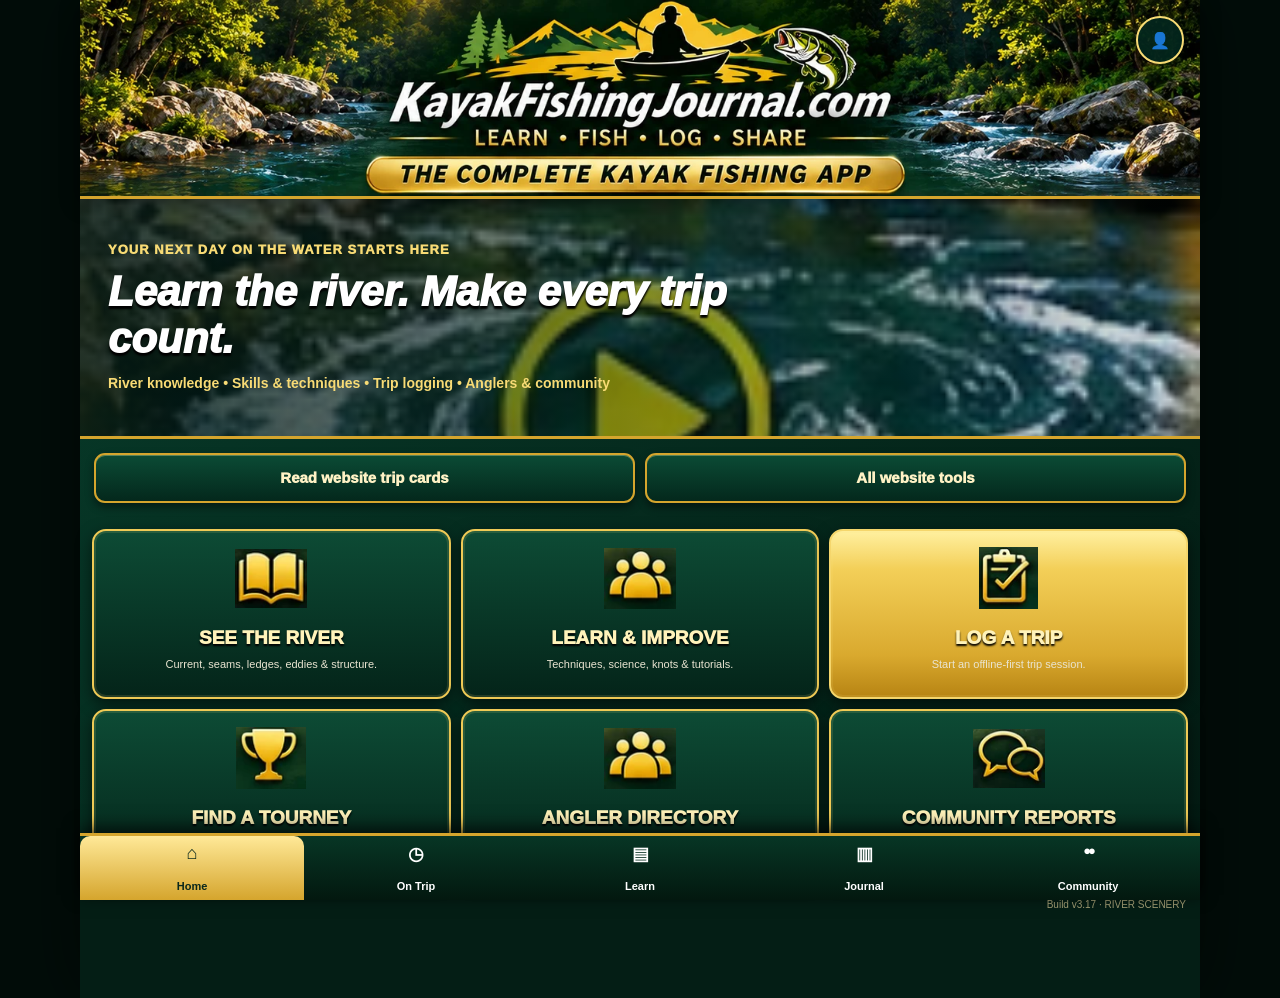
==== commit eb883a7c: "Restore verified river overview photography and handle background load failures" ====
--- a/index.html
+++ b/index.html
@@ -58,7 +58,7 @@
 </section>
 
 <section class="page" data-route="lesson">
-    <div class="river-view-tools"><label>Teaching view<select id="riverView"><option value="auto">Best view for this feature</option><option value="side">Side view · depth &amp; structure</option><option value="kayak">Kayak view · cast &amp; position</option><option value="overview">River overview · current &amp; seams</option></select></label><button id="riverReplay">↻ Replay all 4 steps</button></div><div class="lesson-hero river-motion-stage"><canvas id="lessonCanvas" width="1920" height="1080" aria-label="Four-step animated river lesson" role="img"></canvas></div><p id="riverStageGuide" class="river-stage-guide"></p><div class="river-motion-legend"><span>◀ Cyan: current</span><span>┄ Gold: cast &amp; feature</span><span>┄ Coral: bait path</span><span>○ Green: comparison pass</span></div><label class="river-scrub">Lesson progress<input id="riverScrub" type="range" min="0" max="31.99" step="0.05" value="0" aria-label="Scrub the four-step river lesson"></label><p id="riverPlaybackStatus" class="river-playback-status" role="status">Step 1 of 4 · Paused</p>
+    <div class="river-view-tools"><label>Teaching view<select id="riverView"><option value="auto">Best view for this feature</option><option value="side">Side view · depth &amp; structure</option><option value="kayak">Kayak view · cast &amp; position</option><option value="overview">River overview · current &amp; seams</option></select></label><button id="riverReplay">↻ Replay all 4 steps</button></div><div class="lesson-hero river-motion-stage"><canvas id="lessonCanvas" width="1920" height="1080" aria-label="Four-step animated river lesson" role="img"></canvas></div><p id="riverImageStatus" role="status" style="margin:0;color:#ffe184"></p><p id="riverStageGuide" class="river-stage-guide"></p><div class="river-motion-legend"><span>◀ Cyan: current</span><span>┄ Gold: cast &amp; feature</span><span>┄ Coral: bait path</span><span>○ Green: comparison pass</span></div><label class="river-scrub">Lesson progress<input id="riverScrub" type="range" min="0" max="31.99" step="0.05" value="0" aria-label="Scrub the four-step river lesson"></label><p id="riverPlaybackStatus" class="river-playback-status" role="status">Step 1 of 4 · Paused</p>
     <div class="section-head"><div><small>TUTORIAL</small><h2 id="lessonTitle">Eddies & Backwater</h2></div></div>
     <div class="steps" id="lessonSteps"></div>
     <div class="control-row"><button id="prevLesson">Previous</button><button id="playLesson" class="primary">▶ Play</button><button id="nextLesson">Next</button></div>
@@ -189,7 +189,7 @@
 </main>
 
 <nav class="bottom-nav"><a href="#/home">Home</a><a href="#/on-trip">On Trip</a><a href="#/learn-hub">Learn</a><a href="#/journal">Journal</a><a href="#/community">Community</a></nav>
-<div class="build">Build v3.16 · RIVER MOTION</div>
+<div class="build">Build v3.17 · RIVER SCENERY</div>
 <script src="learn-data.js" defer></script>
 <script src="db.js" defer></script>
 <script src="journal-bridge.js" defer></script>
@@ -201,7 +201,7 @@
 <script src="trip-locations-v311.js" defer></script>
 <script src="science-data-v311.js" defer></script>
 <script src="public-reports-v314.js"></script>
-<script src="river-motion-v316.js" defer></script>
+<script src="river-motion-v317.js" defer></script>
 <script src="app-v316.js" defer></script>
 </body>
 </html>
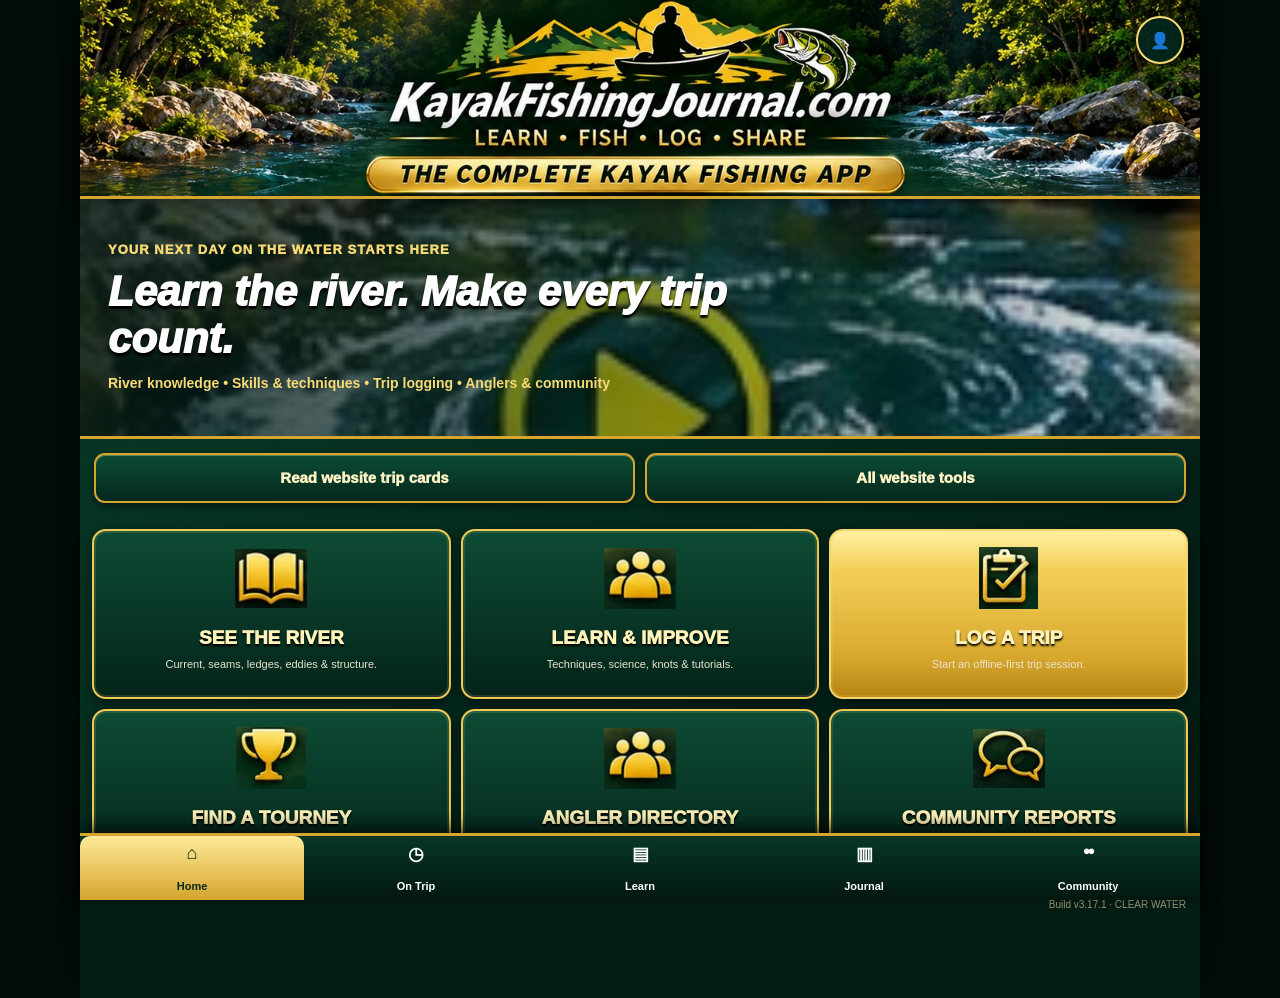
==== commit 80ea58ef: "Keep underwater photography visible in kayak teaching view" ====
--- a/index.html
+++ b/index.html
@@ -189,7 +189,7 @@
 </main>
 
 <nav class="bottom-nav"><a href="#/home">Home</a><a href="#/on-trip">On Trip</a><a href="#/learn-hub">Learn</a><a href="#/journal">Journal</a><a href="#/community">Community</a></nav>
-<div class="build">Build v3.17 · RIVER SCENERY</div>
+<div class="build">Build v3.17.1 · CLEAR WATER</div>
 <script src="learn-data.js" defer></script>
 <script src="db.js" defer></script>
 <script src="journal-bridge.js" defer></script>
@@ -201,7 +201,7 @@
 <script src="trip-locations-v311.js" defer></script>
 <script src="science-data-v311.js" defer></script>
 <script src="public-reports-v314.js"></script>
-<script src="river-motion-v317.js" defer></script>
+<script src="river-motion-v3171.js" defer></script>
 <script src="app-v316.js" defer></script>
 </body>
 </html>
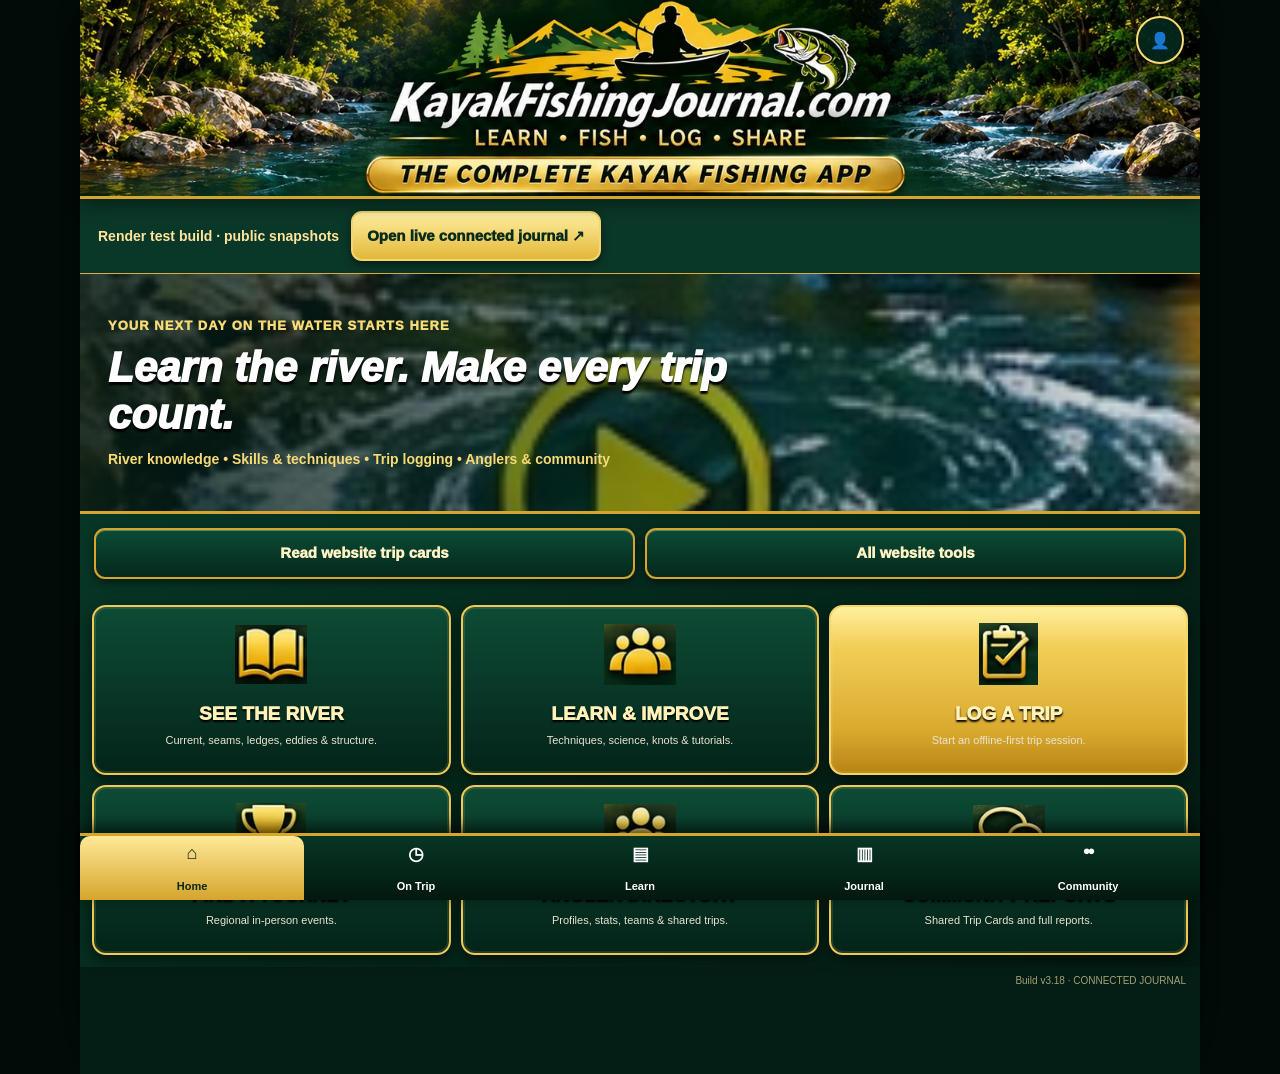
==== commit d6e6d6fe: "Connect test journal entry points to the authenticated website mobile app and retain device backup e" ====
--- a/index.html
+++ b/index.html
@@ -5,8 +5,8 @@
 <meta name="viewport" content="width=device-width,initial-scale=1,viewport-fit=cover">
 <meta name="theme-color" content="#062f22">
 <title>Kayak Fishing Journal</title>
-<link rel="manifest" href="manifest.json">
-<link rel="stylesheet" href="styles-v316.css">
+<link rel="manifest" href="manifest.json"><meta name="description" content="Your connected Kayak Fishing Journal: offline trip logging, photos, Best Five and website account sync.">
+<link rel="stylesheet" href="styles-v318.css">
 </head>
 <body>
 <header class="topbar">
@@ -14,7 +14,7 @@
   <a class="profile-link" href="#/profile" aria-label="My Profile">👤</a>
 </header>
 
-<main id="app">
+<main id="app"><section class="page" data-route="account-trip"><div class="section-head"><h2>MY TRIP CARD &amp; REPORT</h2></div><div id="accountTripDetail" class="stack"></div></section>
 <section class="page" data-route="reports"><div class="section-head"><div><small>One trip · Card · Story · Science</small><h2>TRIP CARD & REPORT</h2></div></div><div id="reportDetail" class="stack"></div></section>
   <section class="page" data-route="home">
     <div class="hero"><div class="hero-copy"><small>YOUR NEXT DAY ON THE WATER STARTS HERE</small><h1>Learn the river. Make every trip count.</h1><p>River knowledge • Skills & techniques • Trip logging • Anglers & community</p></div></div>
@@ -189,7 +189,7 @@
 </main>
 
 <nav class="bottom-nav"><a href="#/home">Home</a><a href="#/on-trip">On Trip</a><a href="#/learn-hub">Learn</a><a href="#/journal">Journal</a><a href="#/community">Community</a></nav>
-<div class="build">Build v3.17.1 · CLEAR WATER</div>
+<div class="build">Build v3.18 · CONNECTED JOURNAL</div>
 <script src="learn-data.js" defer></script>
 <script src="db.js" defer></script>
 <script src="journal-bridge.js" defer></script>
@@ -200,8 +200,8 @@
 <script src="science-v39.js" defer></script>
 <script src="trip-locations-v311.js" defer></script>
 <script src="science-data-v311.js" defer></script>
-<script src="public-reports-v314.js"></script>
+<script src="public-reports-v318.js"></script>
 <script src="river-motion-v3171.js" defer></script>
-<script src="app-v316.js" defer></script>
+<script src="app-v318.js" defer></script><script src="connected-v318.js" defer></script>
 </body>
 </html>
--- a/styles-v318.css
+++ b/styles-v318.css
@@ -0,0 +1,134 @@
+:root{--g:#062f22;--g2:#0b4935;--gold:#d9ae48;--gold2:#f3db97;--ivory:#f5f2e6;--ink:#17231d;--muted:#6c766f;--shadow:0 8px 24px rgba(0,0,0,.18)}*{box-sizing:border-box}html,body{margin:0;background:#0d1f18;color:var(--ink);font-family:-apple-system,BlinkMacSystemFont,"Segoe UI",sans-serif}body{padding-bottom:86px}.topbar{position:sticky;top:0;z-index:20;display:flex;align-items:center;justify-content:space-between;padding:12px 14px;background:linear-gradient(180deg,#0c4b37,#062f22);border-bottom:2px solid var(--gold);color:#fff}.brand{color:#fff;text-decoration:none;display:flex;flex-direction:column}.brand strong{font-size:18px}.brand span{font-size:11px;color:var(--gold2)}.profile-link{width:44px;height:44px;display:grid;place-items:center;border:2px solid var(--gold);border-radius:50%;text-decoration:none;background:#fff2}.page{display:none;min-height:calc(100vh - 150px);background:var(--ivory)}.page.active{display:block}.hero{min-height:265px;padding:28px 18px;display:flex;align-items:flex-end;color:white;background:linear-gradient(rgba(3,37,26,.2),rgba(3,37,26,.86)),url("https://npgallery.nps.gov/GetAsset/E1354DBB-155D-451F-67B7D2564D66FBDA/proxyhires.jpg") center/cover}.hero-copy small,.section-head small{color:var(--gold);font-weight:900;letter-spacing:.08em}.hero-copy h1{font-size:32px;line-height:1.02;margin:6px 0 8px}.hero-copy p{margin:0;color:#f7efd6}.tile-grid,.lesson-grid{display:grid;grid-template-columns:repeat(2,1fr);gap:10px;padding:12px}.tile,.lesson-card{display:flex;flex-direction:column;gap:5px;text-decoration:none;color:var(--ink);background:#fff;border:2px solid #d9c98d;border-radius:16px;padding:14px;box-shadow:var(--shadow);min-height:122px}.tile.accent{background:linear-gradient(#ffe985,#dfae34)}.tile b,.lesson-card b{font-size:17px;color:var(--g)}.tile span,.lesson-card span,.card span{color:var(--muted);font-size:13px}.section-head{display:flex;align-items:center;justify-content:space-between;padding:18px 14px 10px;background:linear-gradient(#0b4935,#062f22);color:#fff;border-bottom:2px solid var(--gold)}.section-head h2{margin:2px 0 0;font-size:25px}.small-btn{color:var(--g);background:var(--gold2);padding:9px 11px;border-radius:10px;text-decoration:none;font-weight:800}.lesson-card{padding:0;overflow:hidden}.lesson-card b,.lesson-card span{padding:0 10px}.lesson-card span{padding-bottom:10px}.lesson-img{height:105px;background:linear-gradient(rgba(3,33,24,.1),rgba(3,33,24,.45)),url("https://npgallery.nps.gov/GetAsset/E1354DBB-155D-451F-67B7D2564D66FBDA/proxyhires.jpg") center/cover}.link-list{padding:12px;display:grid;gap:8px}.link-list a,.button-link{display:flex;justify-content:space-between;align-items:center;background:#fff;border:2px solid #d9c98d;border-radius:13px;padding:14px;text-decoration:none;color:var(--g);font-weight:900}.lesson-hero{position:relative;height:275px;background:#133d2e;overflow:hidden}.lesson-photo{position:absolute;inset:0;background:linear-gradient(rgba(0,0,0,.04),rgba(0,0,0,.28)),url("https://npgallery.nps.gov/GetAsset/E1354DBB-155D-451F-67B7D2564D66FBDA/proxyhires.jpg") center/cover}.motion-overlay{position:absolute;inset:0}.flow{position:absolute;color:#6ee6ff;font-size:38px;text-shadow:0 2px 5px #000}.flow.a{right:12%;top:27%}.flow.b{right:30%;top:37%}.eddy-ring{position:absolute;left:34%;top:37%;width:122px;height:82px;border:7px dashed #ffd83d;border-radius:50%}.target{position:absolute;right:18%;bottom:25%;width:44px;height:44px;border:5px solid #ffe03e;border-radius:50%}.kayak{position:absolute;left:47%;bottom:8%;width:62px;height:24px;border-radius:60%;background:#d88329;border:3px solid #1e2a24}.motion-overlay.playing .flow{animation:flow 1.6s linear infinite}.motion-overlay.playing .eddy-ring{animation:spin 3s linear infinite}.motion-overlay.playing .target{animation:pulse 1.3s ease-in-out infinite}@keyframes flow{to{transform:translateX(-35px);opacity:.3}}@keyframes spin{to{transform:rotate(360deg)}}@keyframes pulse{50%{transform:scale(1.2)}}.steps{display:grid;grid-template-columns:repeat(4,1fr);gap:6px;padding:10px}.steps button{border:1px solid var(--gold);border-radius:999px;background:#fff;padding:10px 4px;font-size:11px;font-weight:800}.steps button.active{background:var(--gold);color:#13261d}.control-row{display:grid;grid-template-columns:1fr 1.2fr 1fr;gap:8px;padding:0 12px 12px}button,.button-link{min-height:48px;border-radius:12px;border:2px solid #caa648;background:#fff;color:var(--g);font-weight:900;font-size:15px}button.primary,.primary{background:linear-gradient(#ffe985,#dfae34)}.lesson-copy,.card,.trip-hud,.stats{margin:12px;background:#fff;border:2px solid #d9c98d;border-radius:15px;padding:14px;box-shadow:var(--shadow)}.lesson-copy h3{color:var(--g);margin-top:0}.stack{display:grid;gap:10px;padding:12px}.card{margin:0;display:flex;flex-direction:column;gap:8px}.link-card{text-decoration:none}.trip-hud{text-align:center}.trip-hud b{font-size:34px;color:var(--g)}.trip-hud span{display:block;color:var(--muted)}.stats{display:grid;grid-template-columns:repeat(3,1fr);gap:8px}.stats div{text-align:center}.stats b{display:block;font-size:22px;color:var(--g)}.action-grid{display:grid;grid-template-columns:repeat(2,1fr);gap:10px;padding:12px}.action-grid .button-link{justify-content:center}.profile-hero{text-align:center;padding:24px 12px;background:linear-gradient(#0b4935,#062f22);color:#fff}.profile-frame{width:118px;height:118px;margin:auto;border-radius:50%;overflow:hidden;border:5px solid var(--gold);box-shadow:0 0 0 4px var(--gold2);background:#285d47;position:relative;display:grid;place-items:center}.profile-frame img{position:absolute;inset:0;width:100%;height:100%;object-fit:cover}.profile-frame span{font-size:48px}.profile-hero h2{margin:14px 0 3px}.profile-hero>span{color:var(--gold2)}label{display:grid;gap:6px;font-weight:800;color:var(--g)}input,textarea,select{width:100%;font:inherit;padding:12px;border:1px solid #b8b7a8;border-radius:10px;background:#fff;color:#17231d}.password-row{display:grid;grid-template-columns:1fr auto;gap:8px}.password-row button{min-width:72px}.bottom-nav{position:fixed;left:0;right:0;bottom:0;z-index:30;display:grid;grid-template-columns:repeat(5,1fr);background:#062f22;border-top:2px solid var(--gold);padding-bottom:env(safe-area-inset-bottom)}.bottom-nav a{color:#fff;text-decoration:none;text-align:center;padding:12px 4px;font-size:11px;font-weight:800}.bottom-nav a.active{color:var(--gold2);background:#0b4935}.build{position:fixed;right:6px;bottom:74px;z-index:31;color:#fff8;font-size:9px;pointer-events:none}@media(min-width:700px){body{max-width:560px;margin:auto;background:#0b1511}.topbar,.bottom-nav{max-width:560px;margin:auto;left:50%;right:auto;transform:translateX(-50%);width:100%}}.scene-label{position:absolute;left:10px;right:10px;bottom:8px;z-index:8;background:#062f22d9;color:#fff;border:1px solid var(--gold);border-radius:9px;padding:7px 9px;font-weight:850;font-size:11px}.motion-overlay.step-0 .target,.motion-overlay.step-0 .kayak{opacity:.25}.motion-overlay.step-1 .kayak{opacity:.2}.motion-overlay.step-2 .target,.motion-overlay.step-2 .kayak{opacity:1}.motion-overlay.step-3 .target{box-shadow:0 0 0 12px #ffe03e30}.lane{position:absolute;top:0;bottom:0}.lane.fast{right:0;width:48%;background:linear-gradient(90deg,#7de8ff33,#2f9bb766)}.lane.slow{left:0;width:52%;background:linear-gradient(90deg,#214e3b22,#68a88933)}.seam-line{position:absolute;top:5%;bottom:5%;left:52%;width:5px;background:#fff7;border-radius:5px;box-shadow:0 0 0 2px #0003}.seam-target{left:49%;right:auto;bottom:36%}.seam-kayak{left:20%}.rock-shape{position:absolute;left:43%;top:33%;width:92px;height:72px;border-radius:48% 52% 45% 55%;background:radial-gradient(circle at 35% 30%,#a9a288,#5b594d 68%,#34352e);border:3px solid #2e312b;box-shadow:0 8px 10px #0006}.soft-pocket{position:absolute;left:43%;top:59%;width:110px;height:62px;border:5px dashed #ffe03e;border-radius:50%;transform:rotate(-8deg)}.boulder-target{left:59%;right:auto;bottom:20%}.ledge-shallow{position:absolute;left:0;top:0;width:50%;height:100%;background:#7f9f7838}.ledge-deep{position:absolute;right:0;top:0;width:50%;height:100%;background:#103a5d66}.ledge-edge{position:absolute;left:49%;top:0;bottom:0;width:10px;background:linear-gradient(#e8d89b,#7b693b);box-shadow:0 0 8px #0008}.ledge-target{left:56%;right:auto;bottom:42%}.riffle-rock{position:absolute;background:#6c6b60;border:3px solid #3b3c36;border-radius:50%;box-shadow:0 4px 8px #0006}.r1{left:26%;top:35%;width:54px;height:44px}.r2{left:49%;top:24%;width:64px;height:50px}.r3{left:67%;top:45%;width:48px;height:38px}.riffle-target{right:16%;bottom:18%}.tail-bank{position:absolute;top:0;bottom:0;width:24%;background:#2d4933aa}.tail-bank.left{left:0;clip-path:polygon(0 0,100% 18%,64% 100%,0 100%)}.tail-bank.right{right:0;clip-path:polygon(0 18%,100% 0,100% 100%,36% 100%)}.tail1{left:40%;top:22%;right:auto}.tail2{left:55%;top:38%;right:auto}.tail-target{left:47%;right:auto;bottom:18%}.motion-overlay.playing.scene-seam .seam-line{animation:seamGlow 1.4s ease-in-out infinite}.motion-overlay.playing.scene-boulder .soft-pocket{animation:pulse 1.5s ease-in-out infinite}.motion-overlay.playing.scene-ledge .ledge-edge{animation:ledgeGlow 1.3s ease-in-out infinite}.motion-overlay.playing.scene-riffle .riffle-rock{animation:rockPulse 1.8s ease-in-out infinite}.motion-overlay.playing.scene-tailout .tail1,.motion-overlay.playing.scene-tailout .tail2{animation:tailFlow 1.4s linear infinite}@keyframes seamGlow{50%{box-shadow:0 0 16px #ffe780}}@keyframes ledgeGlow{50%{filter:brightness(1.6)}}@keyframes rockPulse{50%{transform:translateY(3px)}}@keyframes tailFlow{to{transform:translateY(34px);opacity:.2}}#lessonCanvas{display:block;width:100%;height:100%;object-fit:cover;background:#214f5b}.knot-grid{display:grid;grid-template-columns:repeat(2,minmax(0,1fr));gap:10px;padding:12px}.knot-card{display:flex;flex-direction:column;align-items:stretch;text-align:left;gap:4px;min-height:175px;padding:10px;background:linear-gradient(180deg,#16221c,#0a1510);color:#fff;border:2px solid var(--gold);box-shadow:var(--shadow)}.knot-card.active{box-shadow:0 0 0 3px #f3db9755,0 8px 24px rgba(0,0,0,.25)}.knot-card b{font-size:18px;color:#fff}.knot-card span{font-size:13px;color:#f0ead6}.knot-card strong{margin-top:auto;color:var(--gold2);font-size:13px}.knot-mini{height:74px;border-radius:9px;background:#063e2e;overflow:hidden;border:1px solid #d9ae4877}.knot-mini svg{width:100%;height:100%}.knot-mini .hook{stroke:#ddd6c2;fill:none;stroke-width:6}.knot-guide{margin:12px;padding:14px;border:2px solid var(--gold);border-radius:18px;background:linear-gradient(#0d4a36,#073425);color:#fff;box-shadow:var(--shadow)}.knot-guide>small{font-weight:900;letter-spacing:.08em}.knot-guide h3{margin:8px 0 14px;color:var(--gold2);font-size:22px}.knot-stage{display:grid;grid-template-columns:1.05fr 1fr;gap:12px;align-items:center;border:1px solid var(--gold);border-radius:14px;padding:12px;background:#073526}#knotSvg{width:100%;min-height:210px;background:#063e2e;border-radius:12px}#knotSvg .hook{stroke:#ddd6c2;fill:none;stroke-width:7}#knotSvg.animate .knot-line{stroke-dasharray:700;stroke-dashoffset:700;animation:knotDraw .9s ease forwards}@keyframes knotDraw{to{stroke-dashoffset:0}}.knot-step-copy b{display:block;color:var(--gold2);font-size:17px}.knot-step-copy p{font-size:17px;line-height:1.35;color:#fff;margin-bottom:0}.knot-dots{display:flex;justify-content:center;gap:9px;padding:12px 0 2px}.knot-dot{width:16px;height:16px;min-height:16px;padding:0;border-radius:50%;border:2px solid var(--gold);background:transparent}.knot-dot.active{background:var(--gold)}.knot-controls{display:grid;grid-template-columns:1fr 1.2fr;gap:8px;margin-top:12px}.knot-controls button{min-height:52px}.directory-tools{display:grid;grid-template-columns:1fr auto;gap:8px;padding:12px;background:var(--ivory)}.directory-tools input{min-height:50px}.directory-tools button{padding:0 16px}.dir-count{margin:5px 0 0;color:var(--gold2);font-weight:800}.featured-angler{margin:12px;padding:14px;border:2px solid var(--gold);border-radius:18px;background:linear-gradient(180deg,#0c4a36,#062f22);color:#fff;box-shadow:var(--shadow);display:grid;grid-template-columns:auto 1fr;gap:12px;align-items:center}.featured-avatar{width:76px;height:76px;border-radius:16px;background:linear-gradient(#f3db97,#d9ae48);color:#062f22;border:3px solid #f7e8b7;display:grid;place-items:center;font-size:28px;font-weight:950}.featured-copy small{color:var(--gold2);font-weight:900}.featured-copy h3{margin:2px 0 2px;font-size:24px}.featured-copy p{margin:0;color:#eee5c9}.angler-stats{grid-column:1/-1;display:grid;grid-template-columns:repeat(4,1fr);background:#f7f1df;color:#111;border-radius:12px;overflow:hidden;border:1px solid var(--gold)}.angler-stats div{text-align:center;padding:9px 5px;border-right:1px solid #d8c48c}.angler-stats div:last-child{border-right:0}.angler-stats small{display:block;font-size:10px;text-transform:uppercase;font-weight:900}.angler-stats b{display:block;font-size:18px}.profile-pending{grid-column:1/-1;color:#efe5c9;border-top:1px solid #d9ae4866;padding-top:10px}.angler-grid{display:grid;grid-template-columns:repeat(2,minmax(0,1fr));gap:8px;padding:12px}.angler-row{min-height:64px;display:grid;grid-template-columns:auto 1fr auto;align-items:center;gap:9px;text-align:left;padding:8px;background:linear-gradient(#18251e,#0c1510);color:#fff;border:2px solid var(--gold);border-radius:12px}.angler-row span:nth-child(2){display:flex;flex-direction:column;min-width:0}.angler-row b{white-space:nowrap;overflow:hidden;text-overflow:ellipsis;font-size:14px}.angler-row small{color:#e9dfc2;font-size:10px}.angler-row strong{font-size:26px}.angler-avatar{width:42px;height:42px;border-radius:10px;background:linear-gradient(#f3db97,#d9ae48);color:#062f22;display:grid;place-items:center;font-weight:950}.community-directory-link{background:linear-gradient(#0b4935,#062f22);color:#fff}.community-directory-link b{color:var(--gold2)}.community-directory-link span{color:#eee5c9}.community-subhead{margin-top:4px}@media(max-width:390px){.knot-stage{grid-template-columns:1fr}.knot-controls{grid-template-columns:1fr 1fr}.angler-stats{grid-template-columns:repeat(2,1fr)}.angler-grid{grid-template-columns:1fr 1fr}.directory-tools{grid-template-columns:1fr}}.angler-row{grid-template-columns:auto 1fr auto;padding:7px 9px;min-height:60px}.angler-row span:nth-child(2){display:block}.angler-row b{font-size:15px;line-height:1.1}.angler-thumb{width:44px;height:44px;border-radius:10px;object-fit:cover;border:2px solid var(--gold2);background:#173f31}.featured-photo-wrap{width:92px;height:92px;border-radius:16px;overflow:hidden;border:3px solid var(--gold2);box-shadow:0 3px 10px #0005;background:#173f31}.featured-photo{width:100%;height:100%;object-fit:cover;display:block}.featured-avatar{display:none}@media(max-width:390px){.angler-grid{grid-template-columns:1fr 1fr}.angler-row{min-height:58px}.angler-thumb{width:40px;height:40px}.angler-row b{font-size:13px}.featured-photo-wrap{width:82px;height:82px}}[data-route="directory"]{overflow-x:hidden}[data-route="directory"] .directory-tools{display:grid!important;grid-template-columns:minmax(0,1fr) auto!important;gap:10px!important;padding:14px!important;align-items:center!important}[data-route="directory"] .directory-tools input{min-width:0!important;width:100%!important;height:52px!important}[data-route="directory"] .directory-tools button{width:auto!important;white-space:nowrap!important;height:52px!important;padding:0 18px!important}[data-route="directory"] .featured-angler{margin:12px 14px!important;padding:14px!important;display:grid!important;grid-template-columns:92px minmax(0,1fr)!important;gap:12px!important;align-items:center!important;background:linear-gradient(180deg,#0c4a36,#062f22)!important;border:2px solid var(--gold)!important;border-radius:18px!important;box-shadow:var(--shadow)!important;color:#fff!important;min-width:0!important}[data-route="directory"] .featured-photo-wrap{width:92px!important;height:92px!important;overflow:hidden!important;border-radius:14px!important;border:3px solid var(--gold2)!important;background:#173f31!important}[data-route="directory"] .featured-photo{width:100%!important;height:100%!important;display:block!important;object-fit:cover!important}[data-route="directory"] .featured-copy{min-width:0!important}[data-route="directory"] .featured-copy h3{margin:2px 0 4px!important;font-size:26px!important;line-height:1.05!important;color:#fff!important}[data-route="directory"] .featured-copy p{margin:0!important;color:#f1e7c7!important;font-size:15px!important}[data-route="directory"] .featured-copy small{color:var(--gold2)!important;font-size:11px!important;font-weight:900!important}[data-route="directory"] .angler-stats{grid-column:1/-1!important;display:grid!important;grid-template-columns:repeat(4,minmax(0,1fr))!important;width:100%!important;background:#f7f1df!important;color:#111!important;border:1px solid var(--gold)!important;border-radius:11px!important;overflow:hidden!important}[data-route="directory"] .angler-stats div{padding:9px 4px!important;text-align:center!important;border-right:1px solid #d7c58c!important;min-width:0!important}[data-route="directory"] .angler-stats div:last-child{border-right:0!important}[data-route="directory"] .angler-stats small{display:block!important;font-size:9px!important;line-height:1.05!important;text-transform:uppercase!important;font-weight:900!important;color:#262626!important}[data-route="directory"] .angler-stats b{display:block!important;margin-top:2px!important;font-size:18px!important;line-height:1!important;color:#111!important;white-space:nowrap!important}[data-route="directory"] .angler-grid{display:grid!important;grid-template-columns:repeat(2,minmax(0,1fr))!important;gap:9px!important;padding:12px 14px 18px!important;width:100%!important}[data-route="directory"] .angler-row{width:100%!important;min-width:0!important;min-height:60px!important;display:grid!important;grid-template-columns:46px minmax(0,1fr) 18px!important;gap:9px!important;align-items:center!important;padding:7px 9px!important;background:linear-gradient(180deg,#17241d,#0d1611)!important;color:#fff!important;border:2px solid var(--gold)!important;border-radius:12px!important;box-shadow:none!important;overflow:hidden!important}[data-route="directory"] .angler-thumb{width:46px!important;height:46px!important;border-radius:9px!important;object-fit:cover!important;border:2px solid var(--gold2)!important;background:#173f31!important}[data-route="directory"] .angler-row span:nth-child(2){min-width:0!important;display:block!important}[data-route="directory"] .angler-row b{display:block!important;font-size:15px!important;line-height:1.05!important;color:#fff!important;white-space:nowrap!important;overflow:hidden!important;text-overflow:ellipsis!important}[data-route="directory"] .angler-row strong{font-size:24px!important;line-height:1!important;color:#f4ecd0!important}@media(max-width:430px){[data-route="directory"] .directory-tools{grid-template-columns:1fr!important}[data-route="directory"] .directory-tools button{width:100%!important}[data-route="directory"] .featured-angler{grid-template-columns:78px minmax(0,1fr)!important}[data-route="directory"] .featured-photo-wrap{width:78px!important;height:78px!important}[data-route="directory"] .featured-copy h3{font-size:22px!important}[data-route="directory"] .angler-stats{grid-template-columns:repeat(2,minmax(0,1fr))!important}[data-route="directory"] .angler-stats div:nth-child(2){border-right:0!important}[data-route="directory"] .angler-stats div:nth-child(-n+2){border-bottom:1px solid #d7c58c!important}[data-route="directory"] .angler-grid{grid-template-columns:repeat(2,minmax(0,1fr))!important;gap:8px!important}[data-route="directory"] .angler-row{grid-template-columns:42px minmax(0,1fr) 16px!important;padding:6px 7px!important}[data-route="directory"] .angler-thumb{width:42px!important;height:42px!important}[data-route="directory"] .angler-row b{font-size:13px!important}}[data-route="directory"] .angler-grid{grid-template-columns:1fr!important;gap:8px!important}[data-route="directory"] .angler-row{grid-template-columns:52px minmax(0,1fr) 22px!important;min-height:64px!important;padding:8px 12px!important}[data-route="directory"] .angler-thumb{width:50px!important;height:50px!important;border-radius:10px!important}[data-route="directory"] .angler-row b{font-size:17px!important}@media(max-width:430px){[data-route="directory"] .angler-grid{grid-template-columns:1fr!important}[data-route="directory"] .angler-row{grid-template-columns:48px minmax(0,1fr) 20px!important}[data-route="directory"] .angler-thumb{width:46px!important;height:46px!important}[data-route="directory"] .angler-row b{font-size:16px!important}}.knot-guide-title{font-size:18px!important;margin:0 0 10px!important;color:var(--gold2)!important}.knot-stage{grid-template-columns:1fr!important;gap:10px!important}#knotSvg{min-height:290px!important}.knot-step-copy{text-align:center}.knot-step-copy b{font-size:14px!important;opacity:.8}.knot-step-copy p{font-size:18px!important;line-height:1.45!important;max-width:560px;margin:6px auto 0!important}.knot-line{transition:none!important}#knotSvg.slow-demo .guide-dot{filter:drop-shadow(0 0 5px #fff)}.knot-controls{grid-template-columns:1fr 1fr!important}:root{--kfj-green:#031f17;--kfj-green2:#063d2b;--kfj-green3:#0a5a3b;--kfj-black:#09100d;--kfj-gold:#d5a52d;--kfj-gold2:#f8db75;--kfj-gold3:#fff0a9;--kfj-ivory:#fff7df;--kfj-muted:#d5d0bd;--kfj-edge:#f4c74b;--kfj-shadow:0 8px 22px rgba(0,0,0,.42)}html,body{background:#020d09!important;color:#fff!important}body{background:radial-gradient(circle at 50% -15%,rgba(42,121,77,.36),transparent 34%),linear-gradient(180deg,#041b13,#021009 70%,#020b07)!important}.topbar{min-height:106px!important;padding:10px 58px 8px!important;display:grid!important;grid-template-columns:1fr!important;align-items:center!important;justify-items:center!important;background:linear-gradient(rgba(2,31,22,.88),rgba(2,31,22,.95)),url("https://npgallery.nps.gov/GetAsset/E1354DBB-155D-451F-67B7D2564D66FBDA/proxyhires.jpg") center/cover!important;border-bottom:3px solid var(--kfj-gold)!important;box-shadow:0 5px 18px rgba(0,0,0,.45)!important}.brand{position:relative!important;width:100%!important;max-width:420px!important;align-items:center!important;text-align:center!important;line-height:1!important;color:#fff!important;text-shadow:0 3px 2px #000,0 0 8px rgba(0,0,0,.8)!important}.brand:before{content:"";width:180px;height:30px;display:block;margin:0 auto -4px;background:linear-gradient(135deg,transparent 16%,#f5c937 17% 21%,transparent 22% 26%,#f5c937 27% 32%,transparent 33%) left 47%/65px 18px no-repeat,radial-gradient(circle at 50% 65%,#f7c936 0 24%,transparent 25%) center/40px 40px no-repeat;opacity:.95}.brand strong{font-style:italic!important;font-weight:950!important;font-size:clamp(23px,6vw,35px)!important;letter-spacing:-1.3px!important}.brand span{margin-top:5px!important;color:var(--kfj-gold2)!important;font-size:12px!important;font-weight:950!important;letter-spacing:.12em!important}.profile-link{position:absolute!important;right:14px!important;top:27px!important;width:48px!important;height:48px!important;border:2px solid var(--kfj-gold2)!important;background:linear-gradient(#0b5439,#063323)!important;color:white!important;box-shadow:0 3px 10px #0008!important}.page{background:linear-gradient(rgba(3,31,23,.97),rgba(2,20,14,.98)),url("https://npgallery.nps.gov/GetAsset/E1354DBB-155D-451F-67B7D2564D66FBDA/proxyhires.jpg") center top/cover fixed!important;color:#fff!important}.section-head{margin:0!important;padding:15px 16px 12px!important;background:linear-gradient(180deg,rgba(9,76,52,.94),rgba(2,41,29,.98))!important;border-top:1px solid #f4d66a55!important;border-bottom:3px solid var(--kfj-gold)!important;box-shadow:inset 0 -1px 0 #ffe99266,0 5px 12px #0005!important}.section-head small{display:block!important;color:#fff!important;font-size:12px!important;font-weight:800!important;letter-spacing:.04em!important;text-transform:none!important}.section-head h2{margin:2px 0 0!important;font-size:clamp(26px,8vw,42px)!important;line-height:.95!important;font-weight:1000!important;font-style:italic!important;letter-spacing:-.04em!important;text-transform:uppercase!important;text-shadow:0 3px 2px #000!important}.card,.lesson-copy,.trip-hud,.stats,.profile-hero,.knot-guide{background:linear-gradient(180deg,#102019,#080e0b)!important;color:#fff!important;border:2px solid var(--kfj-gold)!important;box-shadow:inset 0 0 0 1px #ffe58b33,var(--kfj-shadow)!important}.card b,.lesson-copy h3{color:#fff!important}.card span{color:#e7dec1!important}button,.button-link,.small-btn{border:2px solid var(--kfj-gold)!important;border-radius:11px!important;font-weight:950!important;box-shadow:inset 0 1px 0 #fff5a855,0 4px 8px #0007!important}button.primary,.primary,.small-btn,.tile.accent{color:#0b281c!important;background:linear-gradient(180deg,#fff0a0 0%,#f3cf58 23%,#d9a92e 75%,#b78413 100%)!important;border-color:#f5d66c!important}.button-link{background:linear-gradient(#0c5037,#062f22)!important;color:#fff!important}.tile-grid{padding:12px!important;gap:10px!important}.tile{position:relative!important;min-height:128px!important;padding:54px 12px 14px!important;display:flex!important;align-items:center!important;justify-content:center!important;text-align:center!important;background:linear-gradient(180deg,rgba(9,42,31,.92),rgba(5,20,15,.98))!important;color:#fff!important;border:2px solid var(--kfj-gold)!important;border-radius:14px!important;box-shadow:inset 0 0 0 1px #fff3a52b,var(--kfj-shadow)!important}.tile:before{position:absolute;top:10px;left:50%;transform:translateX(-50%);color:#ffd94c;font-size:34px;line-height:1;text-shadow:0 2px 2px #000}.tile[data-icon="book"]:before{content:"▤"}.tile[data-icon="learn"]:before{content:"✦"}.tile[data-icon="log"]:before{content:"✓"}.tile[data-icon="trophy"]:before{content:"♛"}.tile[data-icon="anglers"]:before{content:"●●●";font-size:23px;letter-spacing:-4px}.tile[data-icon="community"]:before{content:"◯◯";font-size:28px;letter-spacing:-7px}.tile b{color:#fff!important;font-size:18px!important;line-height:1.05!important;font-weight:1000!important;text-shadow:0 2px 2px #000!important}.tile span{display:block!important;color:#e4dbc2!important;font-size:11px!important;line-height:1.2!important;margin-top:5px!important}[data-route="home"] .hero{min-height:225px!important;padding:18px!important;align-items:flex-end!important;background:linear-gradient(rgba(0,25,18,.05),rgba(0,27,20,.85)),url("https://npgallery.nps.gov/GetAsset/E1354DBB-155D-451F-67B7D2564D66FBDA/proxyhires.jpg") center/cover!important;border-bottom:3px solid var(--kfj-gold)!important}[data-route="home"] .hero-copy{width:100%!important;text-align:center!important;padding:12px 10px!important;background:linear-gradient(90deg,transparent,#061e16dd 15%,#061e16ee 85%,transparent)!important}[data-route="home"] .hero-copy small{font-size:13px!important;color:var(--kfj-gold2)!important;font-weight:950!important}[data-route="home"] .hero-copy h1{margin:3px 0!important;font-size:28px!important;font-style:italic!important;font-weight:1000!important;color:#fff!important;text-shadow:0 3px 2px #000!important}[data-route="home"] .hero-copy p{color:var(--kfj-gold2)!important;font-weight:900!important}[data-route="see-water"] .lesson-grid{display:grid!important;grid-template-columns:repeat(3,minmax(0,1fr))!important;gap:8px!important;padding:10px!important}.lesson-card{min-height:150px!important;padding:0!important;overflow:hidden!important;background:#07130e!important;border:2px solid var(--kfj-gold)!important;border-radius:13px!important;box-shadow:inset 0 0 0 1px #fff29b22,0 5px 12px #0009!important}.lesson-img{height:105px!important;filter:saturate(1.18) contrast(1.05)!important;border-bottom:1px solid #f2cc59!important}.lesson-card b{color:#fff!important;font-size:13px!important;font-style:italic!important;font-weight:1000!important;line-height:1!important;text-transform:uppercase!important;text-shadow:0 2px 2px #000!important;padding:8px 6px 3px!important}.lesson-card span{color:#d8cfb5!important;font-size:9px!important;padding:0 6px 8px!important}.link-list a{background:linear-gradient(#0d5038,#082a20)!important;color:#fff!important;border:2px solid var(--kfj-gold)!important;box-shadow:var(--kfj-shadow)!important}[data-route="lesson"] .lesson-hero{margin:10px!important;height:auto!important;aspect-ratio:16/9!important;border:2px solid var(--kfj-gold)!important;border-radius:14px!important;overflow:hidden!important;box-shadow:var(--kfj-shadow)!important}#lessonCanvas{width:100%!important;height:100%!important}.steps{margin:0 8px!important;grid-template-columns:repeat(4,minmax(0,1fr))!important;gap:5px!important;padding:8px 0!important}.steps button{min-height:56px!important;padding:7px 3px!important;border:2px solid var(--kfj-gold)!important;background:linear-gradient(#0c4b35,#071b14)!important;color:#fff!important;font-size:11px!important}.steps button.active{background:linear-gradient(#ffe889,#d7a82c)!important;color:#08271c!important}.control-row{padding:0 10px 10px!important}.control-row button{background:linear-gradient(#0d4b35,#081b14)!important;color:#fff!important}.control-row button.primary{background:linear-gradient(#ffe889,#d7a82c)!important;color:#08271c!important}.lesson-copy{margin:0 10px 12px!important}[data-route="on-trip"] .trip-hud{margin:12px!important;min-height:165px!important;display:grid!important;place-items:center!important;background:linear-gradient(rgba(4,35,25,.42),rgba(4,25,18,.78)),url("https://npgallery.nps.gov/GetAsset/E1354DBB-155D-451F-67B7D2564D66FBDA/proxyhires.jpg") center/cover!important}[data-route="on-trip"] .trip-hud b{font-size:44px!important;color:#fff!important;text-shadow:0 3px 2px #000!important}[data-route="on-trip"] .trip-hud span{color:var(--kfj-gold2)!important;font-weight:900!important;text-transform:uppercase!important}[data-route="on-trip"] .stats{display:grid!important;grid-template-columns:repeat(3,1fr)!important;gap:7px!important;padding:8px!important;background:transparent!important;border:0!important;box-shadow:none!important}[data-route="on-trip"] .stats div{background:linear-gradient(#102119,#070e0b)!important;border:2px solid var(--kfj-gold)!important;border-radius:12px!important;padding:10px 4px!important}[data-route="on-trip"] .stats small{color:var(--kfj-gold2)!important;text-transform:uppercase!important;font-weight:900!important}[data-route="on-trip"] .stats b{color:#fff!important}.action-grid{gap:8px!important;padding:10px!important}.action-grid>*{min-height:58px!important;background:linear-gradient(#0d4d36,#071b14)!important;color:#fff!important}[data-route="on-trip"] #startTripBtn{background:linear-gradient(#ffe889,#d5a52d)!important;color:#08271c!important}[data-route="journal"] .stack,[data-route="tournaments"] .stack,[data-route="techniques"] .stack,[data-route="science"] .stack{padding:10px!important;gap:8px!important}[data-route="journal"] .card,[data-route="tournaments"] .card,[data-route="techniques"] .card,[data-route="science"] .card{min-height:72px!important;justify-content:center!important}[data-route="directory"] .directory-tools{background:transparent!important;padding:12px!important}[data-route="directory"] .directory-tools input{background:#062d21!important;border:2px solid var(--kfj-gold)!important;color:#fff!important;border-radius:12px!important}[data-route="directory"] .directory-tools input::placeholder{color:#d5ccb5!important}[data-route="directory"] .featured-angler{background:linear-gradient(180deg,#0b4b35,#061f17)!important;border:2px solid var(--kfj-gold)!important}[data-route="directory"] .angler-row{background:linear-gradient(180deg,#111c16,#060b08)!important;border:2px solid var(--kfj-gold)!important}[data-route="directory"] .angler-row b{font-size:17px!important}[data-route="community"] .community-directory-link{background:linear-gradient(#0b4e36,#061f17)!important;border:2px solid var(--kfj-gold)!important}.profile-hero{margin:0!important;border-radius:0!important;border-left:0!important;border-right:0!important;background:linear-gradient(#0a5138,#05251b)!important}.profile-frame{border-color:var(--kfj-gold)!important;box-shadow:0 0 0 4px #ffe98c55,0 5px 15px #000!important}label{color:#fff!important}input,textarea,select{background:#061c14!important;color:#fff!important;border:1px solid #b69539!important}.knot-grid{grid-template-columns:1fr!important;gap:8px!important;padding:10px!important}.knot-card{min-height:78px!important;display:grid!important;grid-template-columns:76px minmax(0,1fr) auto!important;grid-template-rows:auto auto!important;align-items:center!important;column-gap:10px!important;padding:8px!important;background:linear-gradient(#14231b,#070d0a)!important;border:2px solid var(--kfj-gold)!important}.knot-mini{grid-row:1/3;width:76px;height:58px!important}.knot-card b{font-size:17px!important}.knot-card span{font-size:11px!important}.knot-card strong{grid-column:3;grid-row:1/3;color:var(--kfj-gold2)!important;font-size:11px!important}.knot-guide{margin:10px!important;background:linear-gradient(#0b4b35,#052319)!important}#knotSvg{background:#052c20!important;border:1px solid #c59b2a!important}.bottom-nav{background:linear-gradient(180deg,#073625,#03180f)!important;border-top:3px solid var(--kfj-gold)!important;box-shadow:0 -5px 16px #000b!important}.bottom-nav a{position:relative!important;min-height:64px!important;display:flex!important;align-items:flex-end!important;justify-content:center!important;padding:28px 3px 8px!important;color:#fff!important;font-weight:900!important;font-size:11px!important}.bottom-nav a:before{position:absolute;top:7px;left:50%;transform:translateX(-50%);color:#fff;font-size:18px}.bottom-nav a[href="#/home"]:before{content:"⌂"}.bottom-nav a[href="#/on-trip"]:before{content:"◷"}.bottom-nav a[href="#/learn-hub"]:before{content:"▤"}.bottom-nav a[href="#/journal"]:before{content:"▥"}.bottom-nav a[href="#/community"]:before{content:"●●";font-size:13px;letter-spacing:-3px}.bottom-nav a.active{color:#09271c!important;background:linear-gradient(#ffe998,#d5a52d)!important;border-radius:10px 10px 0 0!important}.bottom-nav a.active:before{color:#09271c!important}.build{opacity:.35!important}@media(max-width:420px){.topbar{min-height:96px!important;padding-left:52px!important;padding-right:52px!important}.brand strong{font-size:22px!important}.brand span{font-size:10px!important}[data-route="see-water"] .lesson-grid{grid-template-columns:repeat(2,minmax(0,1fr))!important}.tile{min-height:118px!important}.section-head h2{font-size:30px!important}.bottom-nav a{font-size:10px!important}}.bait-intro{margin:10px;padding:12px 14px;border:2px solid var(--kfj-gold);border-radius:14px;background:linear-gradient(#0c4a35,#061f17);box-shadow:var(--kfj-shadow);display:flex;flex-direction:column;gap:3px}.bait-intro b{color:var(--kfj-gold2);font-size:18px}.bait-intro span{color:#eee4c8;font-size:12px}.bait-grid{display:grid;grid-template-columns:1fr;gap:8px;padding:10px}.bait-card{display:grid;grid-template-columns:92px minmax(0,1fr) 20px;gap:10px;align-items:center;min-height:94px;padding:8px 10px;text-decoration:none;background:linear-gradient(180deg,#14231b,#070d0a);border:2px solid var(--kfj-gold);border-radius:13px;box-shadow:var(--kfj-shadow);color:#fff}.bait-thumb{height:72px;display:grid;place-items:center;background:#073324;border:1px solid #d5a52d88;border-radius:10px;overflow:hidden}.bait-thumb svg{width:100%;height:100%}.bait-card-copy{min-width:0;display:flex;flex-direction:column;gap:4px}.bait-card-copy b{font-size:17px;color:#fff;line-height:1.05}.bait-card-copy small{font-size:11px;color:#dcd3b8;white-space:nowrap;overflow:hidden;text-overflow:ellipsis}.bait-card>strong{font-size:28px;color:#f3e6b5}.bait-stat-badge{align-self:flex-start;padding:3px 7px;border-radius:999px;background:linear-gradient(#f7db72,#c99a25);color:#08261b;font-size:10px;font-weight:950}.bait-stat-badge.secondary{background:#0b4d36;color:#f7e7a6;border:1px solid #d5a52d}.bait-hero{margin:10px;display:grid;grid-template-columns:1.15fr .85fr;gap:8px;min-height:150px}.bait-art,.bait-community-stat{border:2px solid var(--kfj-gold);border-radius:14px;background:linear-gradient(#0c4a35,#061f17);box-shadow:var(--kfj-shadow)}.bait-art{display:grid;place-items:center;padding:10px}.bait-art svg{width:100%;height:125px}.bait-community-stat{padding:12px;display:flex;flex-direction:column;justify-content:center;gap:6px}.bait-community-stat b{color:var(--kfj-gold2);font-size:18px}.bait-community-stat span{color:#fff;font-size:12px;line-height:1.3}.bait-tabs{display:grid;grid-template-columns:repeat(3,1fr);gap:6px;padding:0 10px 10px}.bait-tab{min-height:46px;background:linear-gradient(#0d5038,#071d15);color:#fff}.bait-tab.active{background:linear-gradient(#ffe995,#d5a52d);color:#06261b}.bait-animation{margin:0 10px 10px;border:2px solid var(--kfj-gold);border-radius:14px;overflow:hidden;background:#062b20;box-shadow:var(--kfj-shadow)}#baitMotion{display:block;width:100%;aspect-ratio:640/300;background:#123f4a}.bait-animation button{width:calc(100% - 20px);margin:10px;min-height:52px}.bait-lesson-content{margin:0 10px 10px}.bait-info-panel{padding:14px;border:2px solid var(--kfj-gold);border-radius:14px;background:linear-gradient(#102119,#070e0b);box-shadow:var(--kfj-shadow)}.bait-info-panel h3{margin:0 0 8px;color:var(--kfj-gold2);font-size:17px}.bait-info-panel h3:not(:first-child){margin-top:14px}.bait-info-panel p{margin:0;color:#fff;line-height:1.45}.bait-info-panel ul{margin:6px 0 0;padding-left:20px;color:#fff}.bait-chip-row{display:flex;flex-wrap:wrap;gap:6px;margin-top:12px}.bait-chip-row span{padding:5px 8px;border-radius:999px;background:#0b4d36;border:1px solid var(--kfj-gold);color:#fff;font-size:11px;font-weight:800}.bait-water-grid{display:grid;grid-template-columns:repeat(2,minmax(0,1fr));gap:6px}.bait-water-grid span{padding:8px;border:1px solid #c9a541;border-radius:9px;background:#092b1f;color:#fff;font-size:12px}.community-proof{display:flex;align-items:center;gap:12px;margin-bottom:14px;padding:10px;border-radius:11px;background:linear-gradient(#f5dc7b,#d3a42d);color:#08261b}.community-proof b{font-size:34px}.community-proof span{font-size:11px;font-weight:900;line-height:1.2}.bait-actions{display:grid;grid-template-columns:1fr;gap:7px;padding:0 10px 14px}@media(min-width:520px){.bait-grid{grid-template-columns:repeat(2,minmax(0,1fr))}}@media(max-width:390px){.bait-card{grid-template-columns:78px minmax(0,1fr) 18px}.bait-thumb{height:62px}.bait-hero{grid-template-columns:1fr}.bait-water-grid{grid-template-columns:1fr}}
+/* Recovered approved river photography */
+.lesson-card .lesson-img{position:relative;background:#062f22;overflow:hidden}.lesson-card .lesson-img img{display:block;width:100%;height:100%;object-fit:cover}.lesson-card .lesson-img::before,.lesson-card .lesson-img::after{display:none}.control-row button{min-height:52px;touch-action:manipulation}.control-row button:disabled{opacity:.45}.lesson-hero canvas{display:block;width:100%;height:auto}
+
+.bait-animation #baitMotion{width:100%;height:auto;display:block;background:#123e3a}.side-legend,.side-note,#sideStatus{display:block;padding:8px 12px;margin:0;line-height:1.5}.side-legend{color:#f5dc96}.side-controls{display:flex;gap:8px;padding:8px}.side-controls button{min-height:54px;flex:1;touch-action:manipulation}.side-controls #playBaitMotion{width:auto;margin:0;flex:2}.side-scrub{display:block;padding:8px 12px}.side-scrub input{width:100%;min-height:48px;accent-color:#efc94b}#sideZoom{margin:8px 12px;min-height:50px}.side-note{font-size:12px;color:#e3e8dc}.side-controls button:disabled{opacity:.45}@media(prefers-reduced-motion:reduce){.side-note{display:block}}
+
+.bait-example{margin:0;width:100%;display:flex;flex-direction:column;align-items:center;gap:12px}.bait-art .bait-example-photo{width:100%;height:180px;object-fit:contain;padding:14px;filter:drop-shadow(0 2px 1px #f4dc9655) drop-shadow(0 5px 4px #0008)}.bait-example figcaption{padding:10px 12px;width:100%;text-align:left;line-height:1.5;border-top:1px solid #d8b65080}.bait-example figcaption strong,.bait-example figcaption span{display:block}.bait-example figcaption strong{color:#ffe19a;font-size:12px;letter-spacing:.07em}.bait-example figcaption span{color:#fff;font-size:14px}.bait-thumb .bait-example-photo{width:100%;height:80px;object-fit:contain;filter:drop-shadow(0 3px 3px #0009)}.bait-community-stat small{display:block;color:#f0dca4;margin:5px 0}.bait-art{min-width:0}@media(max-width:600px){.bait-art .bait-example-photo{height:190px}.bait-example figcaption span{font-size:15px}}
+
+/* Full-width bait examples with original proportions. */
+.bait-hero{grid-template-columns:minmax(0,1fr);gap:10px}.bait-hero .bait-art{padding:0;overflow:hidden}.bait-art .bait-example-photo{display:block;width:100%;height:auto;max-height:none;object-fit:contain;padding:20px;box-sizing:border-box}.bait-example{gap:0}.bait-example figcaption{box-sizing:border-box;padding:14px 18px}.bait-community-stat{min-width:0}
+
+.science-topic{text-decoration:none;color:inherit;min-height:100px;touch-action:manipulation}.science-topic:hover,.science-topic:focus-visible{outline:3px solid #ffe184;background:#0c4935}.science-open{color:#ffe184;font-size:14px}.science-detail h3{margin:0 0 8px;color:#ffe184;font-size:21px}.science-detail p{margin:0;font-size:17px;line-height:1.65}.science-detail .button-link{margin-top:8px;min-height:52px}.science-paging{display:grid;gap:10px}.science-paging a{min-height:52px}.science-detail small{color:#f3db97}
+
+.bait-hero{grid-template-columns:minmax(0,1fr)}.bait-art .bait-example-photo{width:100%;height:auto;max-height:none}
+.location-panel{margin:10px}.location-panel summary,.journal-report summary{cursor:pointer;min-height:52px;padding:12px 0;color:#ffe184;font-weight:800;font-size:18px}.location-panel label{display:block;margin:12px 0}.location-panel input:not([type=checkbox]),.location-panel textarea,.location-panel select{display:block;width:100%;box-sizing:border-box;min-height:52px;padding:10px;font-size:16px;border:2px solid #c4a14a;border-radius:10px;background:#f8f3df;color:#102c22}.location-panel button{min-height:52px;margin:6px 0;touch-action:manipulation}.location-check{display:flex!important;align-items:center;gap:12px;min-height:48px}.location-check input{width:26px;height:26px;accent-color:#f1ce61}.location-panel fieldset{margin:14px 0;border:1px solid #c4a14a;border-radius:10px}.location-panel legend{color:#ffe184}.location-coordinates{display:grid;grid-template-columns:1fr 1fr;gap:12px}.trip-location{border-top:1px solid #c4a14a88;padding:12px 0;margin-top:8px}.trip-location b,.trip-location span,.trip-location small{display:block;line-height:1.6}.trip-location p{white-space:pre-wrap;overflow-wrap:anywhere}.journal-report{border-top:1px solid #c4a14a88;margin-top:12px}.location-panel p{line-height:1.6}.loc-remove{font-size:14px}#locStatus{color:#ffe184;white-space:pre-wrap}.location-panel label,.trip-location{overflow-wrap:anywhere}
+
+.trip-science{margin:12px 0;padding:12px;border:1px solid #bca155;border-radius:12px;background:#073b2c}.trip-science h4{margin:0 0 8px;color:#ffe184}.science-snapshot-grid{display:grid;grid-template-columns:repeat(2,minmax(0,1fr));gap:8px}.science-snapshot-grid>div{padding:10px;background:#052b21;border-radius:8px;overflow-wrap:anywhere}.science-snapshot-grid small,.science-snapshot-grid b{display:block;line-height:1.5}.science-snapshot-grid small{color:#f3db97}.science-reference,.science-source{font-size:13px;line-height:1.6;color:#e9e5d6}.trip-science p,.trip-science li{line-height:1.65}.trip-science summary,#scienceDataPanel summary{cursor:pointer;min-height:48px;color:#ffe184;padding:10px 0}#scienceDataPanel{margin-top:18px;border-top:2px solid #bca155;padding-top:14px}#scienceDataPanel h3{color:#ffe184}#scStatus{color:#ffe184;line-height:1.6}#scienceDataPanel button:disabled{opacity:.5}
+
+.location-panel [hidden]{display:none!important}
+
+/* v3.12: one centered shell; original artwork with real HTML controls. */
+html{background:#03140e}body{max-width:1120px!important;margin:0 auto!important;background:#041e15!important;padding-bottom:88px;box-shadow:0 0 70px #0008;min-width:0}
+.topbar{position:relative!important;top:auto!important;left:auto!important;right:auto!important;transform:none!important;max-width:none!important;width:100%!important;margin:0!important;padding:0!important;min-height:0!important;display:block!important;overflow:hidden;background:#05251a!important}
+.topbar .brand{display:block!important;max-width:none!important;width:100%!important;margin:0!important;line-height:0!important}.brand:before{display:none!important}.brand-art{display:block;width:100%;height:auto}.profile-link{position:absolute!important;right:16px!important;top:16px!important;width:44px;height:44px;background:#03261de8!important;box-shadow:0 2px 8px #0008}
+#app{width:100%;min-width:0}.page{min-height:calc(100vh - 280px);background:linear-gradient(135deg,#073a29,#031a12)!important}.bottom-nav{max-width:1120px!important;width:100%!important;left:50%!important;right:auto!important;transform:translateX(-50%)!important;margin:0!important}.build{position:static!important;display:block;text-align:right;padding:8px 14px 0;color:#e8d7a0!important;opacity:.7!important;font-size:10px}
+[data-route="home"] .hero{min-height:240px!important;background:linear-gradient(90deg,#031c16d9,#031c1620),url("assets/river/eddy.webp") center 48%/cover!important;padding:28px!important;align-items:center!important}.hero-copy{max-width:700px}[data-route="home"] .hero-copy{background:none!important;text-align:left!important;padding:0!important}[data-route="home"] .hero-copy h1{font-size:clamp(25px,3.5vw,42px)!important;line-height:1.12!important;margin:10px 0!important}[data-route="home"] .hero-copy p{font-size:14px;line-height:1.6}
+.tile-grid,.lesson-grid{gap:16px;padding:20px}.tile{position:relative!important;min-height:170px!important;padding:90px 16px 20px!important;border:2px solid #efca56!important;box-shadow:inset 0 0 0 2px #f5db7920,0 5px 15px #0008!important;background:linear-gradient(#0d4b35,#042419)!important;transition:transform .18s,box-shadow .18s}.tile:hover{transform:translateY(-3px);box-shadow:0 0 18px #e9c14455!important}.tile:before{content:""!important;width:72px;height:62px;top:16px!important;background:url("assets/brand/book-v312.webp") center/contain no-repeat!important}.tile[data-icon="learn"]:before{background-image:url("assets/brand/anglers-v312.webp")!important}.tile[data-icon="log"]:before{background-image:url("assets/brand/log-v312.webp")!important}.tile[data-icon="trophy"]:before{background-image:url("assets/brand/trophy-v312.webp")!important}.tile[data-icon="anglers"]:before{background-image:url("assets/brand/anglers-v312.webp")!important}.tile[data-icon="community"]:before{background-image:url("assets/brand/community-v312.webp")!important}.tile b{color:#fff3ba!important;font-size:19px!important}.tile span{line-height:1.5;color:#e9e4d1!important}
+.section-head{justify-content:flex-start!important;gap:16px;padding:22px 20px!important;background:linear-gradient(100deg,#0a4b34,#04261c)!important}.section-emblem{flex:none;width:68px;height:60px;object-fit:contain;border-radius:10px}.section-head h2{font-size:clamp(24px,3.5vw,38px)!important;line-height:1.12}.section-head .small-btn{margin-left:auto}.lesson-img{height:180px!important}.lesson-card{transition:transform .18s}.lesson-card:hover{transform:translateY(-3px)}.lesson-card b{font-size:19px!important}.lesson-card span{line-height:1.5}.stack{padding:20px;gap:16px}.card,.location-panel,.trip-hud,.stats{border-color:#dbb43e!important;box-shadow:inset 0 0 0 1px #ffdf7730,0 5px 16px #0007!important}.science-topic{padding:24px!important}.science-topic b{font-size:20px}.science-topic span{line-height:1.6}.trip-hud{padding:25px;background:linear-gradient(#042117aa,#042117ef),url("assets/brand/river-banner-v312.webp") center/cover!important}.trip-hud b{color:#ffe49a!important;font-size:48px}.trip-hud span{color:#eee2b9!important}.lesson-hero{height:auto;aspect-ratio:16/9}.lesson-hero canvas{height:auto!important}a:focus-visible,button:focus-visible,summary:focus-visible{outline:3px solid #fff2a6;outline-offset:4px}
+@media(min-width:800px){.tile-grid,.lesson-grid{grid-template-columns:repeat(3,minmax(0,1fr))!important}.bait-grid{grid-template-columns:repeat(3,minmax(0,1fr))!important}.section-head{min-height:112px}.location-panel{margin:20px}.science-snapshot-grid{grid-template-columns:repeat(3,minmax(0,1fr))}.action-grid{grid-template-columns:repeat(3,minmax(0,1fr))}.lesson-copy{padding:24px}.lesson-hero{max-height:560px}.section-head p{margin-bottom:0}}
+@media(max-width:599px){.brand-art{width:150%;max-width:none;margin-left:-25%;}.profile-link{right:8px!important;top:8px!important;width:36px!important;height:36px!important}.tile-grid,.lesson-grid{gap:10px;padding:12px}.tile{min-height:158px!important;padding:82px 10px 14px!important}.tile b{font-size:16px!important}.tile span{font-size:12px}.section-head{gap:10px;padding:16px 12px!important}.section-emblem{width:48px;height:44px}.section-head small{font-size:10px}.stack{padding:12px}.lesson-img{height:125px!important}[data-route="home"] .hero{min-height:200px!important;padding:20px!important}.science-snapshot-grid{grid-template-columns:repeat(2,minmax(0,1fr))}}
+@media(prefers-reduced-motion:reduce){.tile,.lesson-card{transition:none}.tile:hover,.lesson-card:hover{transform:none}}
+
+/* v3.13: one public collection reused by cards, reports and author displays. */
+.report-gallery{display:grid;grid-template-columns:repeat(2,minmax(0,1fr));gap:20px}.migrated-card{min-width:0;border:2px solid #d9ae48;border-radius:18px;overflow:hidden;background:linear-gradient(#0a4934,#031c14);box-shadow:0 7px 20px #0008;color:#f5f2e6}.migrated-card-photo{position:relative;height:250px;background:#082e21}.migrated-card-photo img{width:100%;height:100%;object-fit:contain}.migrated-card-photo>span{position:absolute;bottom:0;left:0;right:0;background:#031d16e8;color:#ffe18b;padding:10px 14px;font-size:11px;font-weight:900;letter-spacing:.1em}.migrated-card-copy{padding:18px}.migrated-card-copy h3{font-size:25px;line-height:1.15;margin:8px 0 12px;color:#fff0b4}.migrated-card-copy>a:not(.button-link){color:#ffe49e;font-weight:800;display:inline-block;min-height:44px;line-height:1.6}.migrated-stats{display:grid;grid-template-columns:repeat(2,minmax(0,1fr));gap:8px}.migrated-stats>div{background:#031d16;border:1px solid #d9ae4870;border-radius:10px;padding:12px;text-align:center}.migrated-stats small,.migrated-stats b{display:block}.migrated-stats small{color:#d8cfb2;font-size:11px}.migrated-stats b{color:#ffe09a;font-size:23px;margin-top:5px}.migrated-card-copy p{color:#ede3c6;line-height:1.6}.collection-note{line-height:1.6;color:#e6d9b4}.collection-tabs,.report-actions{display:flex;flex-wrap:wrap;gap:10px;padding:14px}.collection-tabs>a,.report-actions>*{flex:1;min-width:180px;justify-content:center;text-align:center}.report-search{padding:14px 20px}.report-search label{color:#ffe49e;gap:8px}.report-search input{font-size:16px;min-height:52px}.full-report,.report-science{padding:24px;border:1px solid #bd9c41;border-radius:14px;background:#052b1f;line-height:1.8;overflow-wrap:anywhere}.full-report h3,.report-science h3,.angler-reports h3{color:#ffe49e}.full-report p{font-size:17px;color:#f4efde}.report-photos{display:grid;grid-template-columns:repeat(3,minmax(0,1fr));gap:10px}.report-photos img{width:100%;height:210px;object-fit:contain;background:#031a12;border-radius:10px}.report-actions{padding:0}.profile-affiliations{display:flex;flex-wrap:wrap;gap:8px;padding:16px}.profile-affiliations span{padding:7px 10px;border:1px solid #b9953e;border-radius:8px;color:#f3db97}.angler-reports{padding:18px;grid-column:1/-1}.angler-reports .report-gallery{grid-template-columns:1fr}.angler-reports .migrated-card-photo{height:230px}.featured-angler{overflow:hidden!important}.featured-copy p{line-height:1.65!important}.featured-photo{object-fit:contain!important}.best-five-summary{color:#ffe49e!important;font-weight:900}#reportDetail>.migrated-card{max-width:650px;width:100%;margin:auto}#reportShareStatus{overflow-wrap:anywhere}
+@media(max-width:699px){.report-gallery{grid-template-columns:1fr}.migrated-card-photo{height:280px}.report-photos{grid-template-columns:repeat(2,minmax(0,1fr))}.report-photos img{height:190px}.full-report,.report-science{padding:16px}.collection-tabs{padding:12px}.collection-tabs>a{min-width:130px;font-size:13px}.migrated-card-copy h3{font-size:24px}}
+
+.profile-affiliations{grid-column:1/-1}.collection-note{grid-column:1/-1}.report-search label{display:grid}
+
+/* Approved Trip Card template: original scenic artwork, ivory panels and gold shields. */
+.template-trip-card{background:#f6efd9!important;color:#10291c!important;border:3px solid #d9b94c!important;border-radius:15px!important;box-shadow:0 8px 24px #0008!important;container-type:inline-size}.trip-card-scenic{display:flex;gap:16px;padding:20px 16px 30px;min-height:190px;align-items:center;background:linear-gradient(90deg,#001d1399,#001d1360),url('assets/cards/river-v314.webp') center/cover;color:white;border-top:6px solid #f3d87a}.trip-card-portrait{width:25%;aspect-ratio:1/1.12;object-fit:cover;object-position:50% 30%;border:3px solid #f5d66d;border-radius:15px;box-shadow:0 3px 8px #0009}.portrait-empty{display:grid;place-items:center;font-size:48px;background:#083f2b}.trip-card-identity{flex:1;min-width:0;text-shadow:0 2px 3px #000}.trip-card-identity h3{color:#fff!important;font-size:clamp(24px,5cqw,38px);margin:0 0 10px;font-weight:950}.trip-card-identity p{margin:5px 0;color:#fff;font-size:clamp(14px,3.5cqw,21px);font-weight:800;line-height:1.2}.trip-card-identity a{color:#ffe59b;display:inline-block;padding:8px 0;min-height:44px;font-weight:800}.trip-card-shields{display:grid;grid-template-columns:repeat(4,minmax(0,1fr));gap:7px;padding:0 10px;margin-top:-17px;position:relative;filter:drop-shadow(0 4px 3px #0007)}.trip-shield{min-height:106px;background:linear-gradient(140deg,#fff2a7,#f9ce43 55%,#d9a910);clip-path:polygon(8% 0,92% 0,100% 9%,100% 83%,50% 100%,0 83%,0 9%);padding:10px 3px 22px;text-align:center;border-top:2px solid #fff8c3;color:#061e13}.trip-shield small{display:block;font-weight:900;line-height:1.05;font-size:clamp(11px,3cqw,18px);min-height:36px}.trip-shield b{display:block;font-family:'Arial Narrow','Roboto Condensed',Impact,sans-serif;font-stretch:condensed;font-size:clamp(23px,6.7cqw,43px);line-height:1.15;letter-spacing:-1px}.trip-card-panels{padding:12px;display:grid;gap:14px}.trip-card-band{margin:0!important;background:linear-gradient(#004124,#002814),url('assets/cards/contour-v314.webp');border-radius:10px 10px 6px 6px;padding:10px 12px;color:#fff!important;font-weight:950;font-size:clamp(18px,4.5cqw,28px);line-height:1.15;display:flex;align-items:center;gap:9px}.trip-card-band>span{font-size:26px;flex:none}.trip-card-band small{font-size:.6em;color:#fff;font-weight:700}.trip-card-ivory{border-radius:8px 8px 14px 14px;background:linear-gradient(105deg,#fffdf2,#f5e8c8);padding:12px;box-shadow:0 3px 6px #52401d45}.trip-conditions{border-collapse:collapse;width:100%;font-size:clamp(12px,3.1cqw,18px);line-height:1.4;color:#111f17}.trip-conditions th,.trip-conditions td{text-align:left;border-bottom:1px solid #b8a47399;padding:8px 5px;vertical-align:middle}.trip-conditions tr:last-child>*{border-bottom:0}.trip-conditions th{width:42%;font-weight:900}.trip-conditions th span{display:inline-block;width:26px;color:#075233;font-size:22px;vertical-align:middle}.trip-conditions td{font-weight:700;border-left:1px solid #b8a47388}.worked-baits{display:flex;justify-content:center;gap:0;flex-wrap:wrap}.worked-bait{margin:0;padding:4px 8px;flex:1 1 28%;min-width:0;text-align:center;border-right:1px solid #b59b62}.worked-bait:last-child{border:0}.worked-bait img{display:block;width:100%;height:86px;object-fit:contain;filter:drop-shadow(0 3px 2px #0004)}.worked-bait figcaption{font-size:clamp(12px,3.1cqw,18px);font-weight:900;line-height:1.2;margin-top:8px}.bait-example-note{margin:7px 2px 0;font-size:10px;color:#4c503e;line-height:1.4}.trip-best-five{display:grid;grid-template-columns:repeat(5,minmax(0,1fr));gap:6px;padding-top:10px}.best-five-fish{min-width:0;margin:0;border:2px solid #ceaa36;border-radius:12px;overflow:hidden;background:#e9dfbf}.best-five-fish img{display:block;width:100%;height:clamp(100px,27cqw,170px);object-fit:contain;background:#073722}.best-five-fish figcaption{text-align:center;padding:5px 0;font-size:12px;font-weight:900;color:#0a2b1c}.fish-no-photo{height:clamp(100px,27cqw,170px);display:flex;flex-direction:column;align-items:center;justify-content:center;background:url('assets/cards/forest-v314.webp') center/cover;font-size:12px;font-weight:900}.fish-no-photo span{font-size:10px;font-weight:400}.trip-card-forest{min-height:110px;background:url('assets/cards/forest-v314.webp') center/cover;display:grid;place-items:center;text-align:center;color:#173e29}.trip-best-total{font-size:13px;font-weight:900;text-align:center;margin:6px 0 0;color:#17452d}.trip-card-footer{text-align:center;color:#f1d27b;background:#00351f;padding:12px 8px;font-size:12px;letter-spacing:.12em;border-radius:6px}.template-trip-card .button-link{color:#0a2c1c!important}#reportDetail>.template-trip-card{max-width:780px}.report-gallery{align-items:start}.angler-reports .report-gallery{grid-template-columns:1fr}
+@media(max-width:380px){.trip-card-panels{padding:8px;gap:10px}.trip-card-shields{gap:4px;padding:0 7px}.trip-shield{min-height:92px}.trip-shield small{min-height:30px}.trip-card-scenic{padding:16px 10px 28px;gap:10px}.trip-card-band{padding:10px 8px}.trip-conditions th span{width:20px;font-size:18px}}
+
+.local-trip-wrapper{min-width:0}.local-trip-wrapper>.journal-report{padding:16px;background:#062f22;border:1px solid #d9ae48;border-radius:12px}.local-trip-wrapper .template-trip-card{max-width:780px;margin:auto}
+
+/* v3.15: compact cards, centered controls and explicit accessible text colors. */
+body .button-link,body button,body .small-btn,body .bait-tab{display:flex;align-items:center;justify-content:center;text-align:center;line-height:1.25;min-height:48px}
+body .button-link,body button,body .small-btn{color:#fff2c5!important;background:linear-gradient(#0b4b35,#04281c)!important}
+body .button-link.primary,body button.primary,body .small-btn,body .bait-tab.active,body .steps button.active,body .tabs button.active{color:#092c1d!important;background:linear-gradient(#fff0a0,#e2b739)!important;text-shadow:none!important}
+body .template-trip-card .button-link.primary{color:#092c1d!important;background:linear-gradient(#fff0a0,#e2b739)!important;justify-content:center!important;text-align:center!important}
+body .bait-tabs button,body .steps button,body .control-row button,body .side-controls button,body .collection-tabs a,body .action-grid .button-link,body .action-grid button{justify-content:center!important;text-align:center!important}
+body .bottom-nav a{justify-content:center!important;text-align:center!important}
+.template-trip-card .trip-card-scenic{min-height:142px;padding:12px 14px 24px;gap:12px}.template-trip-card .trip-card-portrait{width:22%;max-height:112px;object-fit:cover}.template-trip-card .trip-card-identity h3{font-size:clamp(22px,4.8cqw,32px);margin:0 0 6px}.template-trip-card .trip-card-identity p{font-size:clamp(13px,3cqw,18px);margin:3px 0}.template-trip-card .trip-card-identity a{padding:8px 0;min-height:44px}
+.template-trip-card .trip-card-shields{gap:6px;margin-top:-15px}.template-trip-card .trip-shield{min-height:86px;padding:8px 3px 16px}.template-trip-card .trip-shield small{min-height:28px;font-size:clamp(10px,2.7cqw,16px)}.template-trip-card .trip-shield b{font-size:clamp(23px,6cqw,36px)}
+.template-trip-card .trip-card-panels{padding:10px;gap:10px}.template-trip-card .trip-card-band{padding:8px 10px;font-size:clamp(17px,4cqw,24px);min-height:38px}.template-trip-card .trip-card-band>span{font-size:22px}.template-trip-card .trip-card-ivory{padding:7px 10px}.template-trip-card .trip-conditions{font-size:clamp(12px,2.8cqw,16px);line-height:1.3}.template-trip-card .trip-conditions th,.template-trip-card .trip-conditions td{padding:5px 4px;color:#112b1e!important}.template-trip-card .trip-conditions th span{font-size:19px;width:24px}.template-trip-card .worked-bait{padding:2px 7px}.template-trip-card .worked-bait img{height:64px}.template-trip-card .worked-bait figcaption{font-size:clamp(12px,2.7cqw,16px);margin-top:4px}.template-trip-card .bait-example-note{font-size:10px;line-height:1.3;margin:5px 1px 0;color:#3d452f!important}
+.template-trip-card .trip-best-five{padding-top:7px;gap:5px}.template-trip-card .best-five-fish img,.template-trip-card .fish-no-photo{height:clamp(78px,22cqw,112px)}.template-trip-card .best-five-fish figcaption{padding:4px 0;font-size:11px}.template-trip-card .trip-best-total{margin-top:4px;font-size:12px}.template-trip-card .trip-card-forest{min-height:66px}.template-trip-card .trip-card-forest p{margin:8px;color:#173e29!important}.template-trip-card .trip-card-footer{padding:8px 6px;font-size:11px}.template-trip-card .button-link{min-height:48px;padding:10px!important}.template-trip-card .trip-card-band small{white-space:normal}
+@media(max-width:380px){.template-trip-card .trip-card-panels{padding:7px;gap:8px}.template-trip-card .trip-card-scenic{padding:10px 9px 22px;gap:9px;min-height:132px}.template-trip-card .trip-card-portrait{width:23%}.template-trip-card .trip-card-band{padding:8px;font-size:17px}.template-trip-card .trip-conditions th span{width:18px;font-size:17px}.template-trip-card .trip-shield{min-height:80px}.template-trip-card .trip-shield small{font-size:10px}.template-trip-card .worked-bait img{height:54px}}
+
+body [hidden]{display:none!important}body button.active{color:#092c1d!important;background:linear-gradient(#fff0a0,#e2b739)!important}
+
+/* High-resolution river teaching stage and playback controls. */
+.river-view-tools{padding:14px;display:flex;gap:12px;align-items:end;flex-wrap:wrap}.river-view-tools label{flex:1;min-width:190px;color:#ffe49e;display:grid;gap:8px}.river-view-tools select{font-size:16px;min-height:50px;background:#f8f1d8;color:#102e20}.river-view-tools button{padding:10px 16px}.river-motion-stage{width:100%;max-height:none!important;aspect-ratio:16/9;overflow:hidden;position:relative;background:#042f28}.river-motion-stage canvas{display:block;width:100%;height:100%!important;aspect-ratio:16/9}.river-stage-guide{margin:0!important;background:#083d2b;padding:14px 18px;color:#fff1c4;font-weight:800;font-size:17px;line-height:1.5;min-height:70px}.river-motion-legend{display:flex;gap:10px 18px;flex-wrap:wrap;padding:12px 18px;background:#05291f;color:#d5e9e0;font-size:13px}.river-motion-legend span:first-child{color:#9beeff}.river-motion-legend span:nth-child(2){color:#ffe184}.river-motion-legend span:nth-child(3){color:#ffb195}.river-motion-legend span:last-child{color:#c9ffb1}.river-scrub{padding:12px 18px;color:#ffe49e!important;display:grid;gap:4px}.river-scrub input{width:100%;min-height:48px;accent-color:#efc84a;padding:0}.river-playback-status{margin:0;padding:0 18px 12px;color:#e8dec0;font-size:13px}[data-route="lesson"] .steps button{padding:10px 5px;font-size:clamp(10px,1.7vw,15px);min-height:52px}[data-route="lesson"] .lesson-copy{line-height:1.7}[data-route="lesson"] .control-row button{min-height:52px}.river-motion-stage canvas:focus-visible{outline:3px solid #ffe184}
+@media(max-width:480px){.river-view-tools{padding:10px;gap:8px}.river-view-tools label{min-width:160px}.river-view-tools button{font-size:12px;max-width:125px}.river-stage-guide{font-size:15px;padding:12px;min-height:76px}.river-motion-legend{font-size:11px;padding:10px 12px;gap:8px 12px}.river-scrub{padding:8px 12px}}
+
+/* Connected account journal. */
+.mobile-account-bar{background:#0a3828;border-bottom:1px solid #d9ae48;padding:12px 18px;color:#ffe49e;display:flex;align-items:center;gap:12px;flex-wrap:wrap}.mobile-account-bar strong{font-size:14px}.mobile-account-bar p{flex:1;font-size:12px;margin:0;min-width:160px}.mobile-account-bar button{padding:10px 16px}.connected-journal-form{padding:16px;display:grid;gap:14px}.connected-journal-form>details,.full-report details,.journal-owner-profile>details{border:1px solid #c6a142;border-radius:12px;background:#073725;padding:14px}.connected-journal-form summary,.full-report summary,.journal-owner-profile summary{font-weight:900;color:#ffe49e;cursor:pointer;min-height:48px;display:flex;align-items:center}.connected-journal-form label,.full-report label,.journal-owner-profile label{display:grid;color:#fff2cb;gap:7px;margin:12px 0;line-height:1.4}.connected-journal-form input,.connected-journal-form select,.connected-journal-form textarea,.full-report input,.full-report select,.full-report textarea{font-size:16px;min-height:50px;background:#fcf6e5;color:#122d20;padding:12px;border:1px solid #c2a45f;border-radius:8px}.connected-journal-form input[type=checkbox],.full-report input[type=checkbox],.journal-owner-profile input[type=checkbox]{width:26px;min-height:26px;height:26px;accent-color:#e8c54b}.connected-journal-form .location-check{display:flex}.connected-journal-form fieldset,.full-report fieldset{border:1px solid #c6a142;border-radius:10px;margin:12px 0;padding:14px}.connected-journal-form legend,.full-report legend{color:#ffe49e;font-weight:800}.connected-journal-form button,.full-report button,.journal-owner-profile button{width:100%;padding:12px;min-height:50px;margin:8px 0}.connected-journal-form textarea{min-height:110px}.draft-photo,.connected-journal-form .journal-best-five img{max-width:100%;max-height:250px;object-fit:contain}.connected-journal-form .best-five-fields{display:grid;grid-template-columns:repeat(2,minmax(0,1fr));gap:12px}.connected-journal-form .best-five-fields>fieldset{min-width:0}.connected-journal-form [role=status]{line-height:1.6;color:#ffe49e}.trip-save-state{padding:10px 0;color:#ffe49e;font-size:12px;margin:0}.connected-trip{min-width:0}.full-report p{white-space:pre-wrap}.connected-gate{margin:20px;line-height:1.7}.journal-owner-profile{padding:16px}.journal-owner-heading img{max-width:100px}.profile-stat-grid{display:grid;grid-template-columns:repeat(2,minmax(0,1fr));gap:8px}.profile-stat-grid article{background:#082a20;padding:14px}.profile-stat-grid strong,.profile-stat-grid span{display:block}.policy-dialog{max-width:560px;background:#073725;color:#fff0c4;border:2px solid #d9ae48;border-radius:14px;padding:24px}.policy-dialog a{color:#ffe49e}.policy-dialog label{display:flex;gap:12px;align-items:center}.policy-dialog input{width:28px}.policy-dialog button{padding:12px;margin:8px}.policy-dialog::backdrop{background:#000b}.full-report .journal-entry,.full-report .journal-question-help{color:#efe7d0}.full-report .community-report-preview{overflow:auto}.full-report .community-report-card{max-width:100%}.mobile-account-bar a{color:#ffe49e}.connected-journal-form .catch-timeline-grid{display:grid;grid-template-columns:repeat(2,minmax(0,1fr));gap:10px}.connected-journal-form .catch-timeline-grid label{min-width:0}#accountTripDetail>.connected-trip{max-width:780px;width:100%;margin:auto}
+@media(max-width:600px){.connected-journal-form .best-five-fields{grid-template-columns:1fr}.connected-journal-form{padding:12px}.mobile-account-bar{padding:10px 12px}.full-report fieldset{padding:10px}.connected-journal-form .catch-timeline-grid{grid-template-columns:1fr}}
+
+/* Existing website angler template */
+body .full-angler-profile{width:100%;max-width:820px;margin:0 auto;box-sizing:border-box;overflow:hidden;padding:clamp(8px,1.8vw,18px);border:6px double #d9ae48;outline:1px solid #003c29;outline-offset:-8px;border-radius:22px 8px 22px 8px;background:radial-gradient(ellipse at top,#16553d,#062f22 65%);box-shadow:0 8px 24px #001b14a0,inset 0 0 0 2px #f3db9733;color:#f5f2e6;isolation:isolate}
+body .full-profile-brand{position:relative;width:100%;aspect-ratio:360/85;overflow:hidden;background:#062f22}
+body .full-profile-brand>img{position:absolute;inset:0 auto auto 0;width:100%!important;height:auto!important;max-height:none!important;margin:0;border:0!important;border-radius:0!important;pointer-events:none}
+body .full-profile-hero{aspect-ratio:2/1;min-height:130px;background:#f5f2e6;overflow:hidden;border:2px solid #d9ae48;border-bottom:0;border-radius:14px 14px 0 0}
+body .full-profile-hero .full-profile-photo{display:block;width:100%!important;height:100%!important;max-height:none!important;object-fit:cover;object-position:center 30%;margin:0;border:0!important;border-radius:0!important}
+body .full-profile-hero img[src*="angler-shadow"]{object-position:center 47%}
+body .full-profile-identity{position:relative;padding:16px 12px 12px;text-align:center;border:3px double #d9ae48;background:linear-gradient(110deg,#003c29,#062f22,#0c4933);box-shadow:inset 0 0 24px #001b14}
+body [data-route="profile"] .full-profile-identity h2{margin:0!important;padding:0!important;font:700 clamp(25px,4.5vw,48px)/1.1 'River Display',Rockwell,Georgia,serif!important;text-transform:uppercase;color:#f5f2e6!important;letter-spacing:.025em;text-shadow:1px 2px #a77c23,0 3px 8px #000;overflow-wrap:anywhere}
+body [data-route="profile"] .full-profile-identity p{margin:9px 0 0!important;font:400 clamp(15px,2.4vw,23px)/1.2 'Journal Narrow','Arial Narrow',Arial,sans-serif!important;color:#f3db97!important}
+body .full-angler-profile>section{margin:0;border:0;padding:0;background:none}
+body [data-route="profile"] .full-angler-profile>section>h3{position:relative;display:flex;align-items:center;justify-content:center;gap:16px;margin:0!important;padding:10px 8px!important;background:linear-gradient(90deg,#003c29,#062f22,#003c29);border:2px solid #d9ae48;border-top:0;color:#f3db97!important;font:700 clamp(15px,2.5vw,22px)/1.1 'Journal Narrow',Arial,sans-serif!important;text-transform:uppercase;letter-spacing:.08em;text-align:center}
+body .full-angler-profile>section>h3::before,body .full-angler-profile>section>h3::after{content:'';height:1px;flex:1;max-width:120px;background:linear-gradient(90deg,transparent,#d9ae48)}
+body .full-angler-profile>section>h3::after{transform:rotate(180deg)}
+body .full-profile-well{padding:clamp(12px,2.3vw,24px);border:2px solid #d9ae48;border-top:0;background:linear-gradient(155deg,#f5f2e6,#fff9e8 52%,#e3dec8);color:#062f22;box-sizing:border-box}
+body [data-route="profile"] .full-profile-well>p{color:#062f22!important;margin:0!important;font:400 clamp(16px,2.3vw,20px)/1.6 'Journal Narrow','Arial Narrow',Arial,sans-serif!important;white-space:pre-line;overflow-wrap:anywhere}
+body .full-profile-about .full-profile-well{min-height:160px;background:radial-gradient(ellipse at 15% 100%,#52736433,transparent 55%),radial-gradient(ellipse at 85% 100%,#52736444,transparent 52%),repeating-radial-gradient(ellipse at 70% 30%,transparent 0 27px,#d9ae4817 28px 29px,transparent 30px 60px),#f5f2e6}
+body .full-profile-social-icons{display:grid;grid-template-columns:repeat(8,minmax(0,1fr));gap:clamp(5px,1vw,10px);align-items:center}
+body [data-route="profile"] .full-profile-social-icon{display:grid;place-items:center;min-width:0;min-height:44px;aspect-ratio:1;max-height:82px;width:100%;box-sizing:border-box;margin:0;padding:clamp(8px,1.3vw,15px)!important;border:4px double #d9ae48!important;border-radius:22%;background:linear-gradient(145deg,#18583d,#062f22 65%)!important;color:#f5f2e6!important;box-shadow:inset 0 2px 2px #f3db9766,inset 0 -3px 5px #001b14,0 2px 3px #062f2244;text-decoration:none;cursor:pointer;clip-path:none}
+body [data-route="profile"] .full-profile-social-icon svg{display:block;width:100%;height:100%;max-height:48px;fill:currentColor;color:#f5f2e6}
+body [data-route="profile"] .full-profile-social-icon.is-empty{opacity:.45;cursor:default}
+body [data-route="profile"] :is(a,button).full-profile-social-icon:hover{filter:brightness(1.15);transform:translateY(-1px)}
+body [data-route="profile"] .full-profile-social-icon:focus-visible,body .full-profile-logo:focus-visible{outline:3px solid #062f22;outline-offset:3px}
+body .full-profile-logo-row{display:flex;flex-wrap:wrap;align-items:center;justify-content:center;gap:20px;min-height:64px}
+body .full-profile-logo{display:flex;align-items:center;justify-content:center;min-width:60px;min-height:54px;max-width:180px;text-align:center;text-decoration:none;overflow-wrap:anywhere;color:#062f22!important}
+body .full-profile-logo img{display:block;max-width:160px!important;width:auto!important;height:70px!important;object-fit:contain;max-height:90px;margin:0;border:0!important;border-radius:0!important}
+body [data-route="profile"] .full-profile-logo strong{color:#062f22!important;font:700 17px/1.2 'Journal Narrow',Arial,sans-serif!important}
+body .full-profile-footer{display:grid;grid-template-columns:1fr 1fr;gap:12px;padding:clamp(14px,2.5vw,26px);background:linear-gradient(0deg,#003c29,#164e37);border:2px solid #d9ae48;border-top:0;position:relative}
+body [data-route="profile"] .full-profile-footer button{display:flex;align-items:center;justify-content:center;gap:9px;min-height:54px;margin:0;padding:10px 12px!important;border:4px double #d9ae48!important;border-radius:4px;background:#062f22!important;box-shadow:0 2px 8px #001b14;color:#f5f2e6!important;cursor:pointer;clip-path:polygon(7% 0,93% 0,100% 18%,100% 82%,93% 100%,7% 100%,0 82%,0 18%)}
+body [data-route="profile"] .full-profile-footer button::before{display:none}
+body [data-route="profile"] .full-profile-footer button strong{font:700 clamp(13px,2vw,19px)/1.15 'Journal Narrow',Arial,sans-serif!important;text-transform:uppercase;color:#f5f2e6!important;letter-spacing:.02em}
+body [data-route="profile"] .full-profile-footer button span{font-size:26px;color:#f3db97!important}
+body [data-route="profile"] .full-profile-brandline{text-align:center;color:#f3db97!important;font:400 12px/1.4 'Journal Narrow',Arial,sans-serif!important;letter-spacing:.14em;margin:12px 0 0!important;padding:0!important}
+@media(max-width:600px){body .full-angler-profile{padding:7px;border-width:4px;border-radius:14px 5px 14px 5px}body .full-profile-about .full-profile-well{min-height:110px}body .full-profile-social-icons{grid-template-columns:repeat(4,minmax(0,1fr));gap:9px}body [data-route="profile"] .full-profile-social-icon{max-height:68px;max-width:68px;justify-self:center}body .full-profile-logo img{max-width:112px!important;height:54px!important}body .full-profile-footer{padding:12px 8px;gap:8px}body [data-route="profile"] .full-profile-footer button{padding:9px 6px!important;gap:5px;min-height:52px}body [data-route="profile"] .full-profile-footer button span{font-size:20px}body #journal-pane-profile .profile-controls{grid-template-columns:1fr}}
+body .full-profile-about .full-profile-well{position:relative;overflow:hidden;padding-bottom:48px}
+body .full-profile-scenery{position:absolute;inset:auto 0 0;height:110px;pointer-events:none;z-index:0}
+body .full-profile-scenery svg{width:100%;height:100%;display:block}
+body .full-profile-about .full-profile-well>p{position:relative;z-index:1}
+body [data-route="profile"] .full-profile-footer button{width:100%;max-width:none;justify-self:stretch}
+body .full-profile-visual{position:relative;aspect-ratio:360/235;isolation:isolate;background:#062f22}
+body .full-profile-visual>.full-profile-hero{position:absolute;left:3.5%;top:35.4%;width:93%;height:66%;min-height:0;aspect-ratio:auto;border:0;border-radius:0;background:transparent;overflow:hidden;z-index:1}
+body .full-profile-visual>.full-profile-hero .full-profile-photo{position:static;inset:auto;width:100%!important;height:100%!important;object-fit:cover;object-position:center 30%;border:0!important;border-radius:0!important}
+body .full-profile-visual>img{position:absolute;left:0;top:0;width:100%!important;height:auto!important;max-height:none!important;z-index:2;pointer-events:none;background:transparent!important}
+body .full-profile-about .full-profile-scenery{display:none}
+body .full-profile-about .full-profile-well{background:linear-gradient(#f5f2e6e8,#f5f2e698),url('/assets/angler-lake-background-v1.webp') center 68%/cover;min-height:170px}
+body .full-profile-empty-well{min-height:125px;background:url('/assets/angler-lake-background-v1.webp') center 70%/cover}
+body .full-profile-empty-well .full-profile-logo-row{min-height:72px}
+body .full-profile-social-icons{display:flex;flex-wrap:wrap;align-items:center;justify-content:space-evenly;gap:12px;min-height:64px}
+body [data-route="profile"] .full-profile-social-icons .full-profile-social-icon{flex:0 0 64px;width:64px;max-width:74px;height:64px;min-height:44px;max-height:74px}
+body .full-profile-footer{grid-template-columns:repeat(2,minmax(0,1fr));align-items:center;justify-items:stretch;gap:16px;background:linear-gradient(#003c29c9,#003c29c9),url('/assets/angler-lake-background-v1.webp') center 76%/cover}
+body [data-route="profile"] .full-profile-footer button{display:flex;align-items:center;justify-content:center;width:100%!important;max-width:none!important;min-width:0!important;height:62px;min-height:62px;justify-self:stretch;margin:0!important;box-sizing:border-box}
+body [data-route="profile"] .full-profile-footer button strong{display:block;text-align:center;flex:0 1 auto}
+@media(max-width:600px){body .full-profile-social-icons{gap:10px;min-height:54px}body [data-route="profile"] .full-profile-social-icons .full-profile-social-icon{flex-basis:48px;width:48px;height:48px;padding:9px!important}body .full-profile-footer{gap:10px;padding:12px 10px}body [data-route="profile"] .full-profile-footer button{height:58px;min-height:58px}body .full-profile-empty-well{min-height:100px}}
+body .full-angler-profile>.full-profile-identity,
+body .full-angler-profile>section,
+body .full-angler-profile>.full-profile-footer{width:93%;max-width:93%;margin-inline:auto;box-sizing:border-box;min-width:0}
+body [data-route="profile"] .full-angler-profile>section>h3,
+body .full-angler-profile .full-profile-well{width:100%;max-width:100%;box-sizing:border-box}
+body .full-angler-profile>.full-profile-identity{margin-top:0}
+body .full-angler-profile{padding:0;border:0;outline:0;border-radius:0;background:transparent;box-shadow:none}
+body .full-profile-brand.full-profile-visual{background:transparent}
+body .full-angler-profile>.full-profile-identity,
+body .full-angler-profile>section,
+body .full-angler-profile>.full-profile-footer{width:95.7%;max-width:95.7%}
+body .full-angler-profile>.full-profile-identity{border:2px solid #d9ae48;border-top:0;box-shadow:none}
+body .full-profile-brand.full-profile-visual{clip-path:polygon(4% 1.4%,96% 1.4%,97.85% 4.4%,97.85% 100%,2.15% 100%,2.15% 4.4%)}
+.journal-owner-profile img{max-width:100%}.journal-owner-affiliations img,.relationship-editor img{max-width:110px;max-height:70px;object-fit:contain}.journal-owner-profile .full-profile-logo-row img{max-height:80px;object-fit:contain}.full-report .community-trip-card .journal-trip-card-art{max-width:100%}
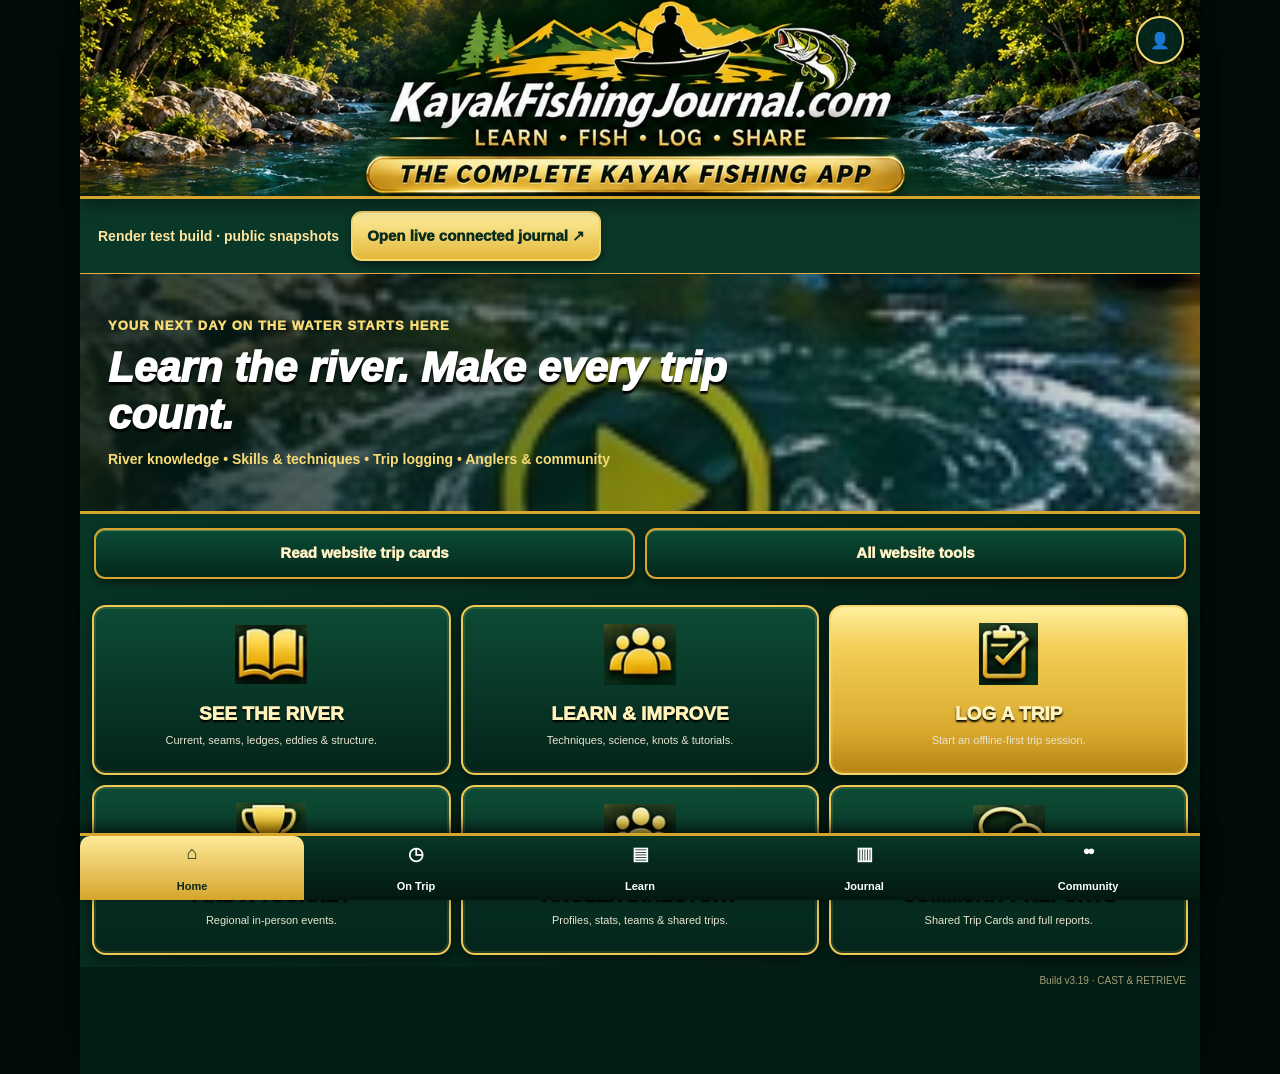
==== commit 97070009: "Animate visible bait through cast, sink and full retrieve in river lessons" ====
--- a/index.html
+++ b/index.html
@@ -189,7 +189,7 @@
 </main>
 
 <nav class="bottom-nav"><a href="#/home">Home</a><a href="#/on-trip">On Trip</a><a href="#/learn-hub">Learn</a><a href="#/journal">Journal</a><a href="#/community">Community</a></nav>
-<div class="build">Build v3.18 · CONNECTED JOURNAL</div>
+<div class="build">Build v3.19 · CAST & RETRIEVE</div>
 <script src="learn-data.js" defer></script>
 <script src="db.js" defer></script>
 <script src="journal-bridge.js" defer></script>
@@ -201,7 +201,7 @@
 <script src="trip-locations-v311.js" defer></script>
 <script src="science-data-v311.js" defer></script>
 <script src="public-reports-v318.js"></script>
-<script src="river-motion-v3171.js" defer></script>
+<script src="river-motion-v319.js" defer></script>
 <script src="app-v318.js" defer></script><script src="connected-v318.js" defer></script>
 </body>
 </html>
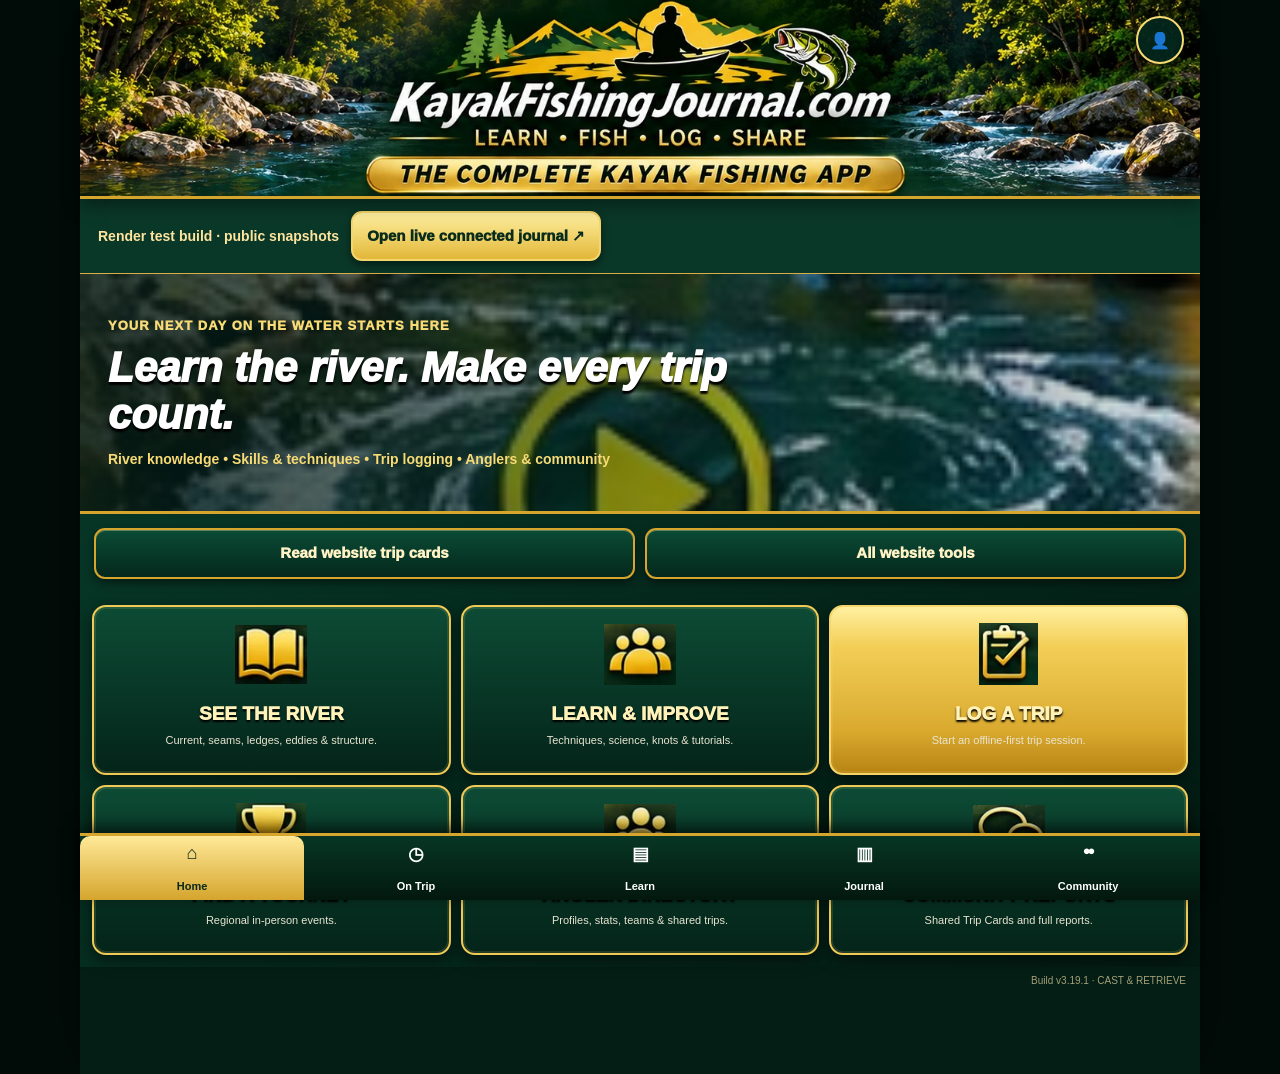
==== commit 573d8bca: "Keep casting lure below scene caption and show splashdown ripples" ====
--- a/index.html
+++ b/index.html
@@ -189,7 +189,7 @@
 </main>
 
 <nav class="bottom-nav"><a href="#/home">Home</a><a href="#/on-trip">On Trip</a><a href="#/learn-hub">Learn</a><a href="#/journal">Journal</a><a href="#/community">Community</a></nav>
-<div class="build">Build v3.19 · CAST & RETRIEVE</div>
+<div class="build">Build v3.19.1 · CAST & RETRIEVE</div>
 <script src="learn-data.js" defer></script>
 <script src="db.js" defer></script>
 <script src="journal-bridge.js" defer></script>
@@ -201,7 +201,7 @@
 <script src="trip-locations-v311.js" defer></script>
 <script src="science-data-v311.js" defer></script>
 <script src="public-reports-v318.js"></script>
-<script src="river-motion-v319.js" defer></script>
+<script src="river-motion-v3191.js" defer></script>
 <script src="app-v318.js" defer></script><script src="connected-v318.js" defer></script>
 </body>
 </html>
